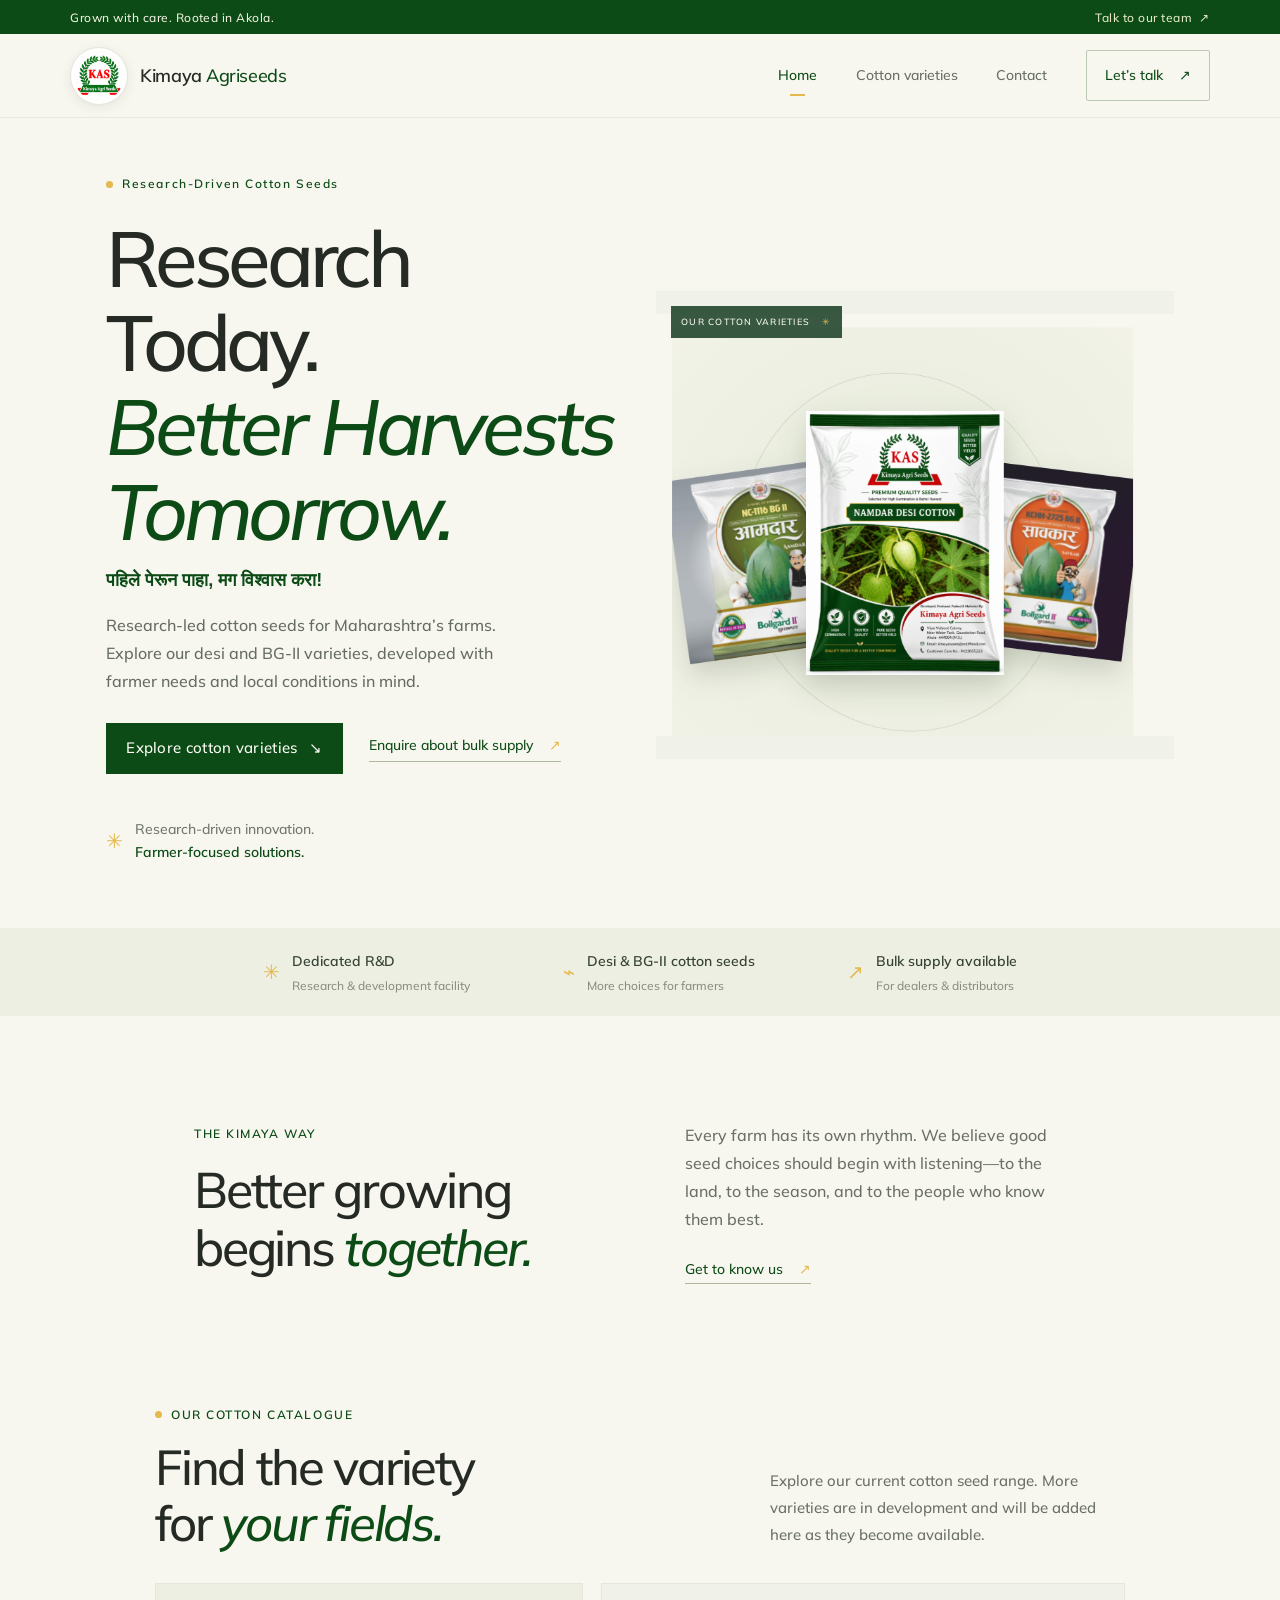
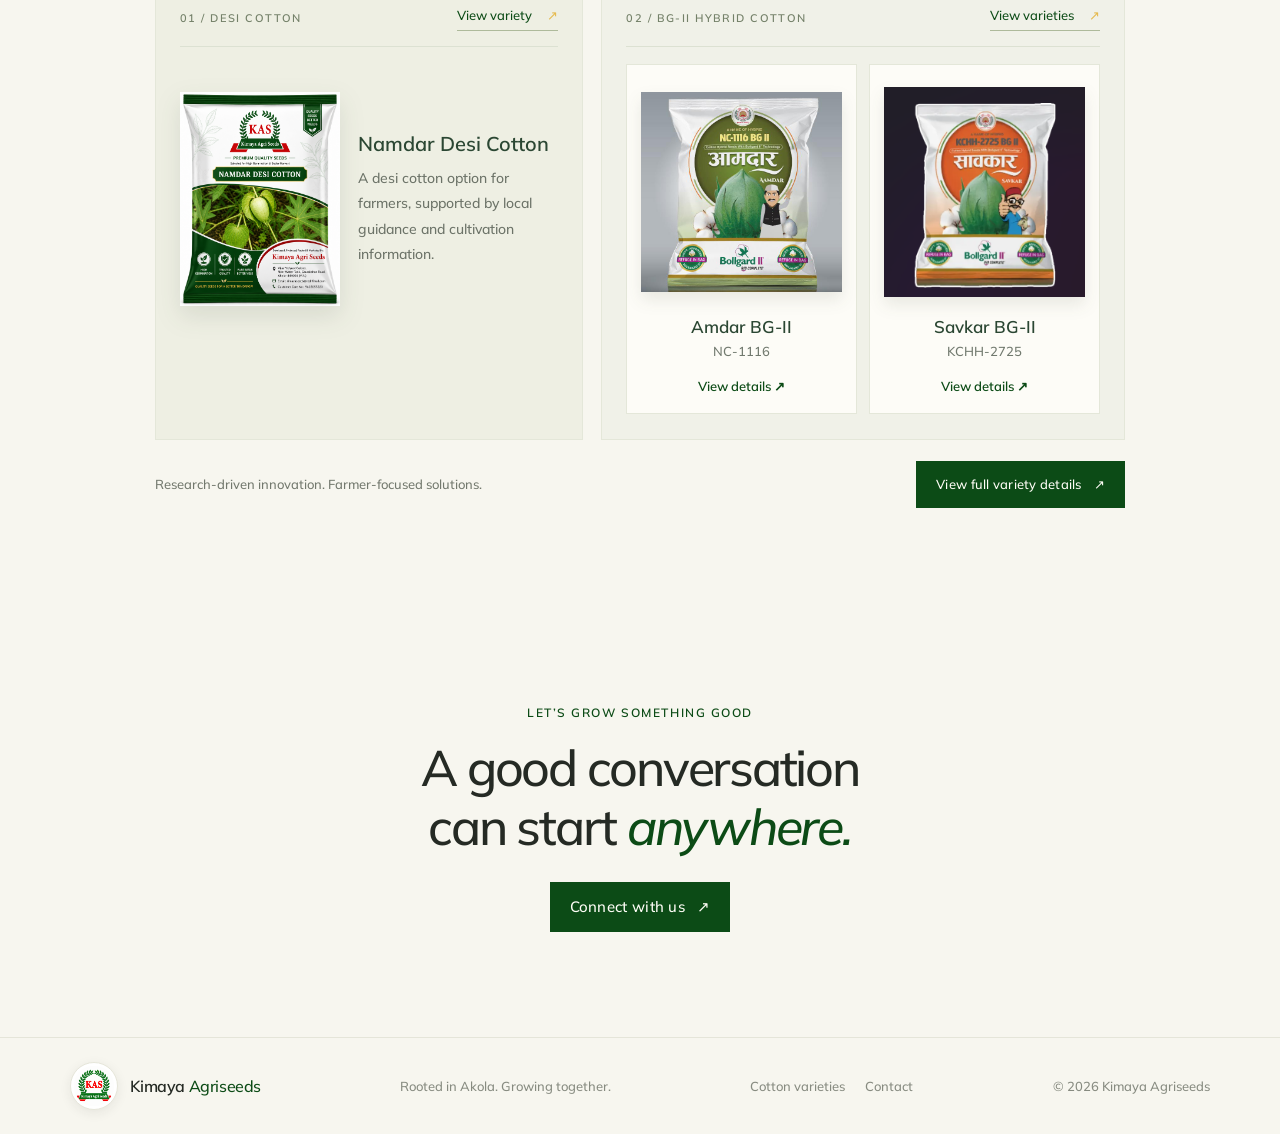
==== index.html @ 0ce2cb68 "Install Vercel Speed Insights Implemented Vercel Speed Insights for vanilla HTML/CSS/JS project  ## " ====
<!doctype html>
<html lang="en">
<head>
  <meta charset="utf-8"><meta name="viewport" content="width=device-width, initial-scale=1">
  <meta name="theme-color" content="#f7f7ef"><meta name="description" content="Kimaya Agriseeds — thoughtful seed solutions, rooted in Akola. Discover our cotton seed varieties and bulk supply enquiries.">
  <title>Kimaya Agriseeds — Rooted in possibility</title><link rel="icon" href="kimaya-emblem.png"><link rel="stylesheet" href="styles.css">
</head>
<body>
<div class="topline"><span>Grown with care. Rooted in Akola.</span><a href="tel:+917498053639">Talk to our team&nbsp; ↗</a></div>
<header class="header"><a class="brand" href="index.html"><img src="kimaya-emblem.png" alt="Kimaya Agri Seeds emblem"><span>Kimaya <b>Agriseeds</b></span></a><button class="menu-toggle" aria-label="Open navigation" aria-expanded="false">☰</button><nav class="nav"><a class="active" href="index.html">Home</a><a href="products.html">Cotton varieties</a><a href="contact.html">Contact</a><a class="nav-cta" href="contact.html">Let’s talk <span>↗</span></a></nav></header>
<main>
<section class="hero"><div class="hero-copy"><p class="eyebrow"><i></i> Research-Driven Cotton Seeds</p><h1>Research Today.<br><em>Better Harvests<br>Tomorrow.</em></h1><p class="marathi-tagline">पहिले पेरून पाहा, मग विश्वास करा!</p><p class="hero-intro">Research-led cotton seeds for Maharashtra’s farms. Explore our desi and BG-II varieties, developed with farmer needs and local conditions in mind.</p><div class="hero-actions"><a class="button button-dark" href="#home-catalogue">Explore cotton varieties <span>↘</span></a><a class="text-link" href="contact.html#bulk-supply">Enquire about bulk supply <span>↗</span></a></div><div class="hero-note"><span class="note-mark">✳</span><span>Research-driven innovation.<br><b>Farmer-focused solutions.</b></span></div></div><div class="hero-field-visual hero-product-visual"><img src="cotton-varieties-hero.png" alt="Kimaya Agriseeds seed packets for Namdar Desi Cotton, Amdar BG-II and Savkar BG-II"><span class="field-visual-tag">OUR COTTON VARIETIES <i>✳</i></span></div></section>
<section class="trust-strip"><div><span class="strip-icon">✳</span><span><b>Dedicated R&amp;D</b><small>Research &amp; development facility</small></span></div><div><span class="strip-icon">⌁</span><span><b>Desi &amp; BG-II cotton seeds</b><small>More choices for farmers</small></span></div><div><span class="strip-icon">↗</span><span><b>Bulk supply available</b><small>For dealers &amp; distributors</small></span></div></section>
<section class="intro section-wrap"><div><p class="eyebrow">THE KIMAYA WAY</p><h2>Better growing<br>begins <em>together.</em></h2></div><div class="intro-copy"><p>Every farm has its own rhythm. We believe good seed choices should begin with listening—to the land, to the season, and to the people who know them best.</p><a class="text-link" href="contact.html">Get to know us <span>↗</span></a></div></section>
<section class="home-catalogue section-wrap" id="home-catalogue"><div class="home-catalogue-heading"><div><p class="eyebrow"><i></i> OUR COTTON CATALOGUE</p><h2>Find the variety<br>for <em>your fields.</em></h2></div><p>Explore our current cotton seed range. More varieties are in development and will be added here as they become available.</p></div><div class="home-catalogue-grid"><article class="home-category-card home-category-desi"><div class="home-category-top"><span class="home-category-kicker">01 / DESI COTTON</span><a class="text-link" href="products.html#namdar-proof">View variety <span>↗</span></a></div><div class="home-category-product"><img src="namdar-desi-cotton-packet.png" alt="Namdar Desi Cotton seed packet"><div><h3>Namdar Desi Cotton</h3><p>A desi cotton option for farmers, supported by local guidance and cultivation information.</p></div></div></article><article class="home-category-card home-category-hybrid"><div class="home-category-top"><span class="home-category-kicker">02 / BG-II HYBRID COTTON</span><a class="text-link" href="products.html#amdar-proof">View varieties <span>↗</span></a></div><div class="home-hybrid-products"><a class="home-hybrid-product" href="products.html#amdar-proof"><img src="amdar-bg2.jpeg" alt="Amdar BG-II NC-1116 seed packet"><h3>Amdar BG-II</h3><span>NC-1116</span><b>View details ↗</b></a><a class="home-hybrid-product" href="products.html#savkar-proof"><img src="savkar-bg2.png" alt="Savkar BG-II KCHH-2725 seed packet"><h3>Savkar BG-II</h3><span>KCHH-2725</span><b>View details ↗</b></a></div></article></div><div class="home-catalogue-foot"><span>Research-driven innovation. Farmer-focused solutions.</span><a class="button button-dark" href="products.html">View full variety details <span>↗</span></a></div></section>
<section class="closing section-wrap"><p class="eyebrow">LET’S GROW SOMETHING GOOD</p><h2>A good conversation<br>can start <em>anywhere.</em></h2><a class="button button-dark" href="contact.html">Connect with us <span>↗</span></a></section>
</main><footer class="footer"><a class="brand footer-brand" href="index.html"><img src="kimaya-emblem.png" alt=""><span>Kimaya <b>Agriseeds</b></span></a><span>Rooted in Akola. Growing together.</span><div><a href="products.html">Cotton varieties</a><a href="contact.html">Contact</a></div><small>© 2026 Kimaya Agriseeds</small></footer><script src="script.js"></script><script>
  window.si = window.si || function () { (window.siq = window.siq || []).push(arguments); };
</script>
<script defer src="/_vercel/speed-insights/script.js"></script></body></html>
---- styles.css ----
@import url('https://fonts.googleapis.com/css2?family=Mulish:wght@400;500;600;700;800&display=swap');
:root{--paper:#F7F6EF;--white:#FDFCF7;--ink:#252A24;--forest:#0C4B16;--moss:#66805E;--lime:#EAF0DF;--rust:#E5B94D;--line:#e5e5d9;--muted:#73796e;--sans:'Mulish',Arial,sans-serif;--serif:var(--sans)}*{box-sizing:border-box}html{scroll-behavior:smooth}body{margin:0;background:var(--paper);color:var(--ink);font-family:var(--sans);-webkit-font-smoothing:antialiased}a{color:inherit;text-decoration:none}.topline{height:34px;padding:0 max(calc((100% - 1160px)/2),5.5%);display:flex;align-items:center;justify-content:space-between;background:var(--forest);color:#f0f1df;font-size:10px;letter-spacing:.08em}.topline a{color:#e4e9c2}.header{height:84px;padding:0 max(calc((100% - 1160px)/2),5.5%);display:flex;align-items:center;justify-content:space-between;border-bottom:1px solid #e9e9df;background:var(--paper);position:relative;z-index:5}.brand{display:inline-flex;align-items:center;gap:10px;font-family:var(--sans);font-size:17px;letter-spacing:-.04em}.brand img{width:47px;height:47px;object-fit:contain;border-radius:50%;mix-blend-mode:multiply}.brand b{font-weight:500;color:var(--forest)}.nav{display:flex;align-items:center;gap:39px;font-size:12px}.nav>a:not(.nav-cta){color:#676e64;transition:color .2s}.nav>a:hover,.nav .active{color:var(--forest)!important}.nav .active:after{content:"";height:2px;width:15px;background:var(--rust);display:block;margin:6px auto -8px}.nav-cta{padding:12px 18px;border:1px solid #bcc8b4;border-radius:2px;color:var(--forest);font-size:11px}.nav-cta span,.button span,.text-link span{margin-left:12px}.menu-toggle{display:none;background:none;border:0;font-size:23px;color:var(--forest)}.hero{min-height:570px;display:grid;grid-template-columns:1fr 1fr;gap:3%;padding:57px max(calc((100% - 1080px)/2),8.3%) 52px;align-items:center;overflow:hidden}.hero-copy{padding-bottom:12px}.eyebrow{font-size:9px;letter-spacing:.17em;font-weight:600;color:var(--forest);margin:0 0 23px;display:flex;align-items:center;gap:9px}.eyebrow i{width:7px;height:7px;background:var(--rust);display:inline-block;border-radius:50%}h1,h2,p{margin-top:0}.hero h1,.page-hero h1,.contact-hero h1{font:500 clamp(53px,6.3vw,78px)/1.08 var(--serif);letter-spacing:-.055em;margin:0 0 23px}.hero h1 em,.page-hero h1 em,.contact-hero h1 em,.intro h2 em,.product-copy h2 em,.closing h2 em,.feature-copy h2 em,.next-season h2 em{font-weight:500;color:var(--forest)}.hero-intro{color:#656c61;max-width:410px;font-size:13px;line-height:1.9;margin:0 0 28px}.hero-actions{display:flex;align-items:center;gap:26px}.button{display:inline-flex;align-items:center;justify-content:center;padding:15px 20px;font-size:11px;letter-spacing:.02em;transition:transform .2s,background .2s}.button:hover{transform:translateY(-2px)}.button-dark{background:var(--forest);color:#fffef7}.button-dark:hover{background:#163c28}.text-link{font-size:11px;color:var(--forest);padding-bottom:5px;border-bottom:1px solid #aeba9b}.text-link span{color:var(--rust)}.hero-note{display:flex;gap:12px;align-items:center;margin-top:44px;color:#72776e;font-size:10px;line-height:1.7}.hero-note b{color:var(--forest);font-weight:600}.note-mark{font-size:20px;color:var(--rust)}.hero-art{height:468px;position:relative;background:radial-gradient(ellipse at 52% 54%,#e4e7cf,#edf0e2 47%,#f3f3e8 75%);overflow:hidden}.hero-art:before{content:"";position:absolute;bottom:-70px;left:-16%;height:155px;width:132%;border-radius:50% 50% 0 0;background:#c9d0ad;transform:rotate(-4deg)}.hero-art:after{content:"";position:absolute;bottom:5px;left:-8%;height:100px;width:120%;border-radius:50% 50% 0 0;background:#dce1c7;transform:rotate(3deg)}.art-sun{position:absolute;top:40px;right:59px;width:91px;height:91px;background:#E5B94D;border-radius:50%;opacity:.7}.plant{position:absolute;bottom:-9px;left:50%;transform:translateX(-50%);height:93%;width:auto;z-index:2}.art-label{position:absolute;top:28px;left:31px;font-size:8px;letter-spacing:.15em;color:#777d64;line-height:1.8;z-index:2}.art-label b{font-size:11px;color:var(--forest);letter-spacing:.22em}.art-caption{position:absolute;right:22px;bottom:27px;font-family:var(--sans);font-size:12px;font-style:italic;color:#506b48;display:flex;align-items:center;gap:8px;z-index:3}.caption-line{width:24px;height:1px;background:var(--rust)}.trust-strip{height:88px;background:#eeefe3;display:flex;justify-content:center;align-items:center;gap:8%;padding:0 5%}.trust-strip>div{display:flex;align-items:center;gap:12px}.strip-icon{font-size:20px;color:var(--rust)}.trust-strip b,.trust-strip small{display:block}.trust-strip b{font-size:10px;font-weight:600;color:#364436}.trust-strip small{font-size:9px;color:#8a8e81;margin-top:4px}.section-wrap{max-width:1020px;margin:0 auto}.intro{display:grid;grid-template-columns:1fr 1fr;align-items:center;padding:105px 5% 112px}.intro .eyebrow{margin-bottom:18px}.intro h2,.closing h2{font:500 clamp(35px,4.2vw,50px)/1.17 var(--serif);letter-spacing:-.045em;margin:0}.intro-copy{padding-left:45px}.intro-copy p{max-width:385px;color:#6a7065;font-size:12px;line-height:1.95;margin:0 0 21px}.product-teaser{display:grid;grid-template-columns:1fr 1fr;min-height:388px;background:#e9ecdd}.seed-visual{background:radial-gradient(ellipse at 49% 52%,#e6ebd4,#dce3ce 60%,#d5ddc7);min-height:388px;display:grid;place-items:center;position:relative;overflow:hidden}.seed-visual:before,.seed-visual:after{content:"";position:absolute;width:175%;height:160px;border:1px solid rgba(64,91,58,.11);border-radius:50%;transform:rotate(-28deg)}.seed-visual:after{transform:rotate(28deg)}.seed-ring{width:207px;height:207px;border:1px solid rgba(48,80,48,.27);border-radius:50%;display:grid;place-items:center;position:relative}.seed-ring:before,.seed-ring:after{content:"";position:absolute;border:1px solid rgba(48,80,48,.17);border-radius:50%;width:250px;height:250px}.seed-ring:after{width:292px;height:292px}.seed-shape{width:62px;height:98px;border-radius:75% 12% 75% 25%;background:linear-gradient(145deg,#a28d5a,#d5c794 48%,#718358);transform:rotate(42deg);box-shadow:14px 16px 28px #44533030}.visual-note{position:absolute;bottom:25px;left:30px;font-size:8px;letter-spacing:.13em;line-height:1.8;color:#68775a}.product-copy{align-self:center;padding:55px 14% 50px}.product-copy .eyebrow{margin-bottom:18px}.product-copy h2,.feature-copy h2,.next-season h2{font:500 clamp(35px,4vw,48px)/1.19 var(--serif);letter-spacing:-.045em;margin:0 0 16px}.product-copy>p:not(.eyebrow):not(.coming-tag),.feature-copy>p:not(.eyebrow){max-width:360px;color:#6d7469;font-size:11px;line-height:1.95;margin:0 0 23px}.button-light{background:#fffef7;color:var(--forest)}.coming-tag{font-size:8px;letter-spacing:.12em;color:#77826c;margin:23px 0 0}.coming-tag span{margin-left:5px;color:var(--rust)}.closing{text-align:center;padding:92px 20px 105px}.closing .eyebrow{justify-content:center;margin-bottom:17px}.closing h2{margin-bottom:26px}.footer{min-height:97px;padding:20px max(calc((100% - 1160px)/2),5.5%);border-top:1px solid var(--line);display:flex;align-items:center;justify-content:space-between;gap:20px}.footer-brand{font-size:14px}.footer-brand img{width:37px;height:37px}.footer>span,.footer small,.footer>div{font-size:9px;color:#878b80}.footer>div{display:flex;gap:20px}.footer>div a:hover{color:var(--forest)}.page-hero{text-align:center;padding:78px 20px 65px;background:#eff0e5}.page-hero .eyebrow{justify-content:center}.page-hero h1{font-size:clamp(48px,6vw,70px);margin-bottom:19px}.page-hero>p:last-child{color:#6f766a;font-size:12px;line-height:1.8;max-width:450px;margin:0 auto}.product-feature{max-width:990px;margin:0 auto;padding:78px 25px 85px;display:grid;grid-template-columns:1fr 1fr;gap:9%;align-items:center}.feature-visual{min-height:375px}.feature-copy{padding:15px 0}.product-index{display:block;color:#B38B2E;letter-spacing:.14em;font-size:8px;margin-bottom:18px}.feature-copy .feature-points{display:flex;flex-direction:column;gap:10px;margin-bottom:25px;color:#58634f;font-size:10px}.feature-points i{color:var(--rust);font-style:normal;margin-right:9px}.next-season{background:#eeefe3;padding:58px max(calc((100% - 920px)/2),8%);display:grid;grid-template-columns:50px 1fr auto;align-items:center;gap:25px}.next-icon{width:40px;height:40px;border-radius:50%;display:grid;place-items:center;background:#dce4ce;color:var(--rust);font-size:20px}.next-season .eyebrow{margin-bottom:10px}.next-season h2{font-size:34px;margin-bottom:12px}.next-season>div>p:last-child{color:#73796e;font-size:11px;line-height:1.8;margin:0;max-width:380px}.next-season>.text-link{align-self:end;margin-bottom:8px}.contact-hero{padding:78px max(calc((100% - 1030px)/2),8%) 70px;display:grid;grid-template-columns:1fr .8fr;align-items:center;min-height:350px;background:#eff0e5}.contact-hero h1{font-size:clamp(56px,6vw,75px);margin-bottom:18px}.contact-hero>div:first-child>p:last-child{max-width:370px;color:#6f766a;font-size:12px;line-height:1.9;margin:0}.contact-orbit{height:230px;position:relative;display:grid;place-items:center}.orbit{position:absolute;border:1px solid #cbd2b8;border-radius:50%;transform:rotate(-25deg)}.orbit-one{height:172px;width:270px}.orbit-two{height:220px;width:325px;transform:rotate(35deg);border-color:#d4dac4}.orbit-center{width:92px;height:92px;border-radius:50%;background:var(--forest);color:#e2e8cc;display:flex;flex-direction:column;align-items:center;justify-content:center;font-size:24px;box-shadow:0 9px 25px #263b2428}.orbit-center span{font-family:var(--sans);font-size:7px;letter-spacing:.17em;line-height:1.8;text-align:center;margin-top:5px}.contact-grid{max-width:1000px;margin:0 auto;padding:70px 25px 80px;display:grid;grid-template-columns:1fr .86fr;gap:9%;align-items:start}.contact-details>.eyebrow{margin-bottom:13px}.contact-card,.address-card{display:flex;gap:15px;align-items:center;padding:21px 0;border-bottom:1px solid var(--line)}.contact-icon{flex:none;width:37px;height:37px;background:#e9edde;color:var(--forest);display:grid;place-items:center;border-radius:50%;font-size:16px}.contact-card>span:nth-child(2),.address-card>span:nth-child(2){display:flex;flex-direction:column;gap:6px;min-width:0}.contact-card small,.address-card small{color:#909384;letter-spacing:.14em;font-size:8px}.contact-card b,.address-card b{font-size:12px;font-weight:500;overflow-wrap:anywhere}.contact-card .card-arrow{margin-left:auto;color:var(--rust)}.address-text{font-size:10px;line-height:1.7;color:#767d72}.visit-card{padding:20px;background:#eeefe5}.visit-top{display:flex;justify-content:space-between;align-items:center}.visit-top .eyebrow{font-size:8px;margin:0}.map-pin{font-size:19px;color:var(--rust)}.map-graphic{height:195px;background:#e4e9d8;position:relative;overflow:hidden;margin-top:14px}.map-grid{position:absolute;inset:0;background-image:linear-gradient(28deg,transparent 48%,#cbd5bd 49%,#cbd5bd 50%,transparent 51%),linear-gradient(130deg,transparent 45%,#cbd5bd 46%,#cbd5bd 47%,transparent 48%),linear-gradient(90deg,transparent 48%,#d5ddca 49%,#d5ddca 50%,transparent 51%);background-size:94px 78px,107px 95px,51px 100%}.map-road{position:absolute;height:8px;background:#f8f7ed;border:1px solid #d5dacb;transform-origin:left center;border-radius:10px}.road-a{width:130%;top:25%;left:-14%;transform:rotate(24deg)}.road-b{width:122%;top:84%;left:-6%;transform:rotate(-24deg)}.road-c{width:100%;top:59%;left:20%;transform:rotate(-73deg);height:6px}.map-pulse{position:absolute;top:43%;left:54%;width:28px;height:28px;border-radius:50%;background:#E5B94D33;display:grid;place-items:center}.map-pulse i{width:11px;height:11px;background:var(--rust);border:2px solid white;border-radius:50%;box-shadow:0 2px 5px #3333}.map-label{position:absolute;top:32%;left:59%;background:#fffef7;padding:5px 7px;font-size:7px;letter-spacing:.12em;color:var(--forest);box-shadow:0 2px 8px #29302012}.map-town{position:absolute;bottom:16px;left:17px;font-size:8px;letter-spacing:.19em;color:#77856d}.visit-card>p{font-size:9px;color:#73796e;line-height:1.7;margin:15px 0 12px}.visit-card>.text-link{font-size:10px}.contact-bottom{border-top:1px solid var(--line);padding:30px max(calc((100% - 950px)/2),7%);display:flex;align-items:center;gap:17px}.contact-bottom>span{color:var(--rust);font-size:20px}.contact-bottom p{font:500 21px var(--serif);margin:0;flex:1}.contact-bottom p em{color:var(--forest)}.contact-bottom .text-link{white-space:nowrap;font-size:10px}
@media(min-width:1400px){.hero{padding-top:68px;padding-bottom:66px}.hero-art{height:505px}}
@media(max-width:760px){.topline{height:31px;padding:0 5%;font-size:8px}.header{height:70px;padding:0 5%}.brand{font-size:15px}.brand img{width:39px;height:39px}.menu-toggle{display:block;cursor:pointer}.nav{display:none;position:absolute;top:69px;left:0;right:0;padding:18px 6% 23px;background:var(--paper);border-bottom:1px solid var(--line);flex-direction:column;align-items:flex-start;gap:22px}.nav.open{display:flex}.nav .active:after{display:none}.nav-cta{margin-top:0}.hero{grid-template-columns:1fr;padding:48px 7% 38px;gap:34px}.hero h1{font-size:clamp(54px,12vw,70px)}.hero-art{height:min(440px,105vw);grid-row:2}.hero-note{margin-top:30px}.trust-strip{height:auto;padding:22px 7%;display:grid;grid-template-columns:1fr;gap:17px;justify-content:stretch}.trust-strip>div{gap:14px}.trust-strip b{font-size:10px}.intro{grid-template-columns:1fr;gap:24px;padding:70px 8%}.intro-copy{padding-left:0}.product-teaser{grid-template-columns:1fr}.seed-visual{min-height:320px}.product-copy{padding:45px 8%}.closing{padding:68px 7% 76px}.footer{padding:20px 6%;display:grid;grid-template-columns:1fr 1fr;gap:14px}.footer>span{display:none}.footer>div{justify-content:flex-end;gap:13px}.footer small{grid-column:1/-1}.page-hero{padding:62px 8% 52px}.page-hero h1{font-size:clamp(47px,11vw,62px)}.product-feature{grid-template-columns:1fr;gap:35px;padding:45px 7% 55px}.feature-visual{min-height:300px}.feature-copy{padding:0}.next-season{padding:42px 7%;grid-template-columns:40px 1fr;gap:17px}.next-season>.text-link{grid-column:2;justify-self:start;margin-top:3px}.contact-hero{padding:60px 8% 45px;grid-template-columns:1fr;gap:5px}.contact-orbit{height:195px}.contact-grid{grid-template-columns:1fr;gap:35px;padding:44px 7% 55px}.contact-bottom{padding:25px 7%;gap:10px;flex-wrap:wrap}.contact-bottom p{font-size:17px}.contact-bottom .text-link{margin-left:36px}}
@media(max-width:380px){.hero-actions{gap:15px}.button{padding:14px 15px}.hero-art{height:350px}.contact-bottom{align-items:flex-start}.contact-bottom p{flex-basis:75%}.contact-bottom .text-link{margin-left:35px}}
.product-gallery{padding:78px max(calc((100% - 990px)/2),6.5%) 74px;background:#f1f1e8}.gallery-heading{display:flex;align-items:end;justify-content:space-between;gap:30px;margin-bottom:28px}.gallery-heading .eyebrow{margin-bottom:14px}.gallery-heading h2{font:500 clamp(34px,4vw,45px)/1.16 var(--serif);letter-spacing:-.045em;margin:0}.gallery-heading h2 em{color:var(--forest);font-weight:500}.gallery-heading>p{font-size:11px;line-height:1.85;color:#72786c;max-width:320px;margin:0 0 4px}.gallery-grid{display:grid;grid-template-columns:1.3fr 1fr 1fr;gap:14px}.gallery-card{margin:0;min-width:0;background:#FDFCF7;box-shadow:0 4px 18px #27372308;transition:transform .25s,box-shadow .25s}.gallery-card:hover{transform:translateY(-4px);box-shadow:0 12px 28px #27372312}.gallery-art{height:clamp(155px,21vw,235px);overflow:hidden;background:#e4e9d8}.gallery-card-large .gallery-art{height:clamp(190px,25vw,278px)}.gallery-art img{display:block;width:100%;height:100%;object-fit:cover;transition:transform .5s}.gallery-card:hover .gallery-art img{transform:scale(1.035)}.gallery-card figcaption{min-height:69px;padding:13px 14px;display:flex;align-items:center;gap:11px}.gallery-card figcaption>span{font:500 17px var(--serif);color:#bc7252}.gallery-card figcaption b,.gallery-card figcaption small{display:block}.gallery-card figcaption b{font:500 14px var(--serif);color:#314430}.gallery-card figcaption small{font-size:9px;color:#858a7c;margin-top:4px}.gallery-note{display:flex;align-items:center;gap:8px;margin:18px 0 0;font-size:9px;line-height:1.65;color:#85897d}.gallery-note span{color:var(--rust);font-size:14px}
@media(max-width:760px){.product-gallery{padding:55px 7% 52px}.gallery-heading{display:block;margin-bottom:21px}.gallery-heading>p{margin-top:15px;max-width:460px}.gallery-grid{grid-template-columns:1fr 1fr;gap:11px}.gallery-card-large{grid-column:1/-1}.gallery-card-large .gallery-art{height:clamp(190px,52vw,290px)}.gallery-art{height:clamp(145px,37vw,210px)}.gallery-card figcaption{padding:11px 10px;gap:8px;min-height:63px}.gallery-card figcaption b{font-size:12px}.gallery-card figcaption small{font-size:8px}.gallery-note{align-items:flex-start}}
@media(max-width:420px){.gallery-grid{grid-template-columns:1fr}.gallery-card-large{grid-column:auto}.gallery-art,.gallery-card-large .gallery-art{height:clamp(185px,62vw,245px)}.gallery-card figcaption b{font-size:14px}.gallery-card figcaption small{font-size:9px}.gallery-card figcaption{padding:13px 14px}}
.feature-visual.has-photo{display:block;position:relative;width:100%;height:auto;min-height:0;aspect-ratio:4/5;background:#e2e8da;box-shadow:0 16px 40px #263b2412}.feature-visual.has-photo:before,.feature-visual.has-photo:after{display:none}.feature-visual.has-photo .product-photo{display:block;width:100%;height:100%;object-fit:contain;object-position:center}.feature-copy h2{font-size:clamp(38px,4.3vw,51px)}
.product-marathi{font-family:'Noto Sans Devanagari','Nirmala UI','Mangal',sans-serif;color:var(--forest);font-size:13px;line-height:1.9}.product-marathi-heading{font-size:14px;font-weight:600;margin:-3px 0 17px}.feature-copy .product-marathi:not(.product-marathi-heading){margin-top:-9px}.home-product-photo{background:#e6eadb}.home-product-photo:before,.home-product-photo:after{display:none}.home-product-photo img{position:absolute;inset:0;width:100%;height:100%;padding:16px;object-fit:contain;z-index:1}
.marathi-tagline{font-family:'Noto Sans Devanagari','Nirmala UI','Mangal',sans-serif;color:var(--forest);font-weight:600;font-size:17px;margin:-11px 0 15px}.hero-product-stack{height:500px;min-height:0;background:radial-gradient(ellipse at 50% 50%,#e5ead9 0,#edf0e2 60%,#f3f3e8 100%)}.hero-product-stack:before,.hero-product-stack:after{display:none}.hero-stack-glow{position:absolute;left:15%;right:15%;top:10%;bottom:8%;border:1px solid #b9c4ad88;border-radius:50%;transform:rotate(-14deg)}.hero-pack{position:absolute;margin:0;filter:drop-shadow(0 15px 15px #2936232e)}.hero-pack img{display:block;width:100%;height:100%;object-fit:contain}.pack-amdar{z-index:1;left:1%;top:17%;width:40%;height:72%;transform:rotate(-8deg)}.pack-savkar{z-index:1;right:0;top:17%;width:38%;height:72%;transform:rotate(7deg)}.pack-namdar{z-index:2;left:29%;top:5%;width:43%;height:88%}.hero-caption{position:absolute;z-index:3;bottom:20px;left:50%;transform:translateX(-50%);font-size:8px;letter-spacing:.15em;color:#59704e;white-space:nowrap}.hero-caption span{color:var(--rust);margin-left:7px}.hybrid-range{max-width:990px;margin:0 auto;padding:67px 25px 65px;display:grid;grid-template-columns:.75fr 1.25fr;gap:7%;align-items:center}.range-heading .eyebrow{margin-bottom:14px}.range-heading h2,.bulk-banner h2,.bulk-contact h2{font:500 clamp(32px,3.8vw,43px)/1.18 var(--serif);letter-spacing:-.04em;margin:0 0 12px}.range-heading h2 em,.bulk-banner h2 em,.bulk-contact h2 em{color:var(--forest);font-weight:500}.range-heading>p:last-child,.bulk-banner>div>p:last-child,.bulk-contact>div>p:last-child{font-size:11px;line-height:1.85;color:#73796e;max-width:360px;margin:0}.hybrid-grid{display:grid;grid-template-columns:1fr 1fr;gap:15px}.hybrid-card{background:#FDFCF7;box-shadow:0 5px 20px #263b2410;min-width:0}.hybrid-image{height:235px;background:#e9ecdd;display:grid;place-items:center;padding:13px}.hybrid-image img{display:block;height:100%;width:100%;object-fit:contain}.hybrid-info{padding:17px 17px 19px}.hybrid-info>span{font-size:8px;letter-spacing:.13em;color:#B38B2E}.hybrid-info h3{font:500 23px var(--serif);margin:8px 0 13px;color:#30442e}.hybrid-info .text-link{font-size:10px}.bulk-banner{background:#eeefe3;padding:46px max(calc((100% - 940px)/2),8%);display:flex;align-items:center;justify-content:space-between;gap:28px}.bulk-banner .eyebrow{margin-bottom:12px}.bulk-banner h2{font-size:35px;margin-bottom:10px}.bulk-banner .button{white-space:nowrap}.bulk-contact{scroll-margin-top:25px;background:#eeefe3;padding:48px max(calc((100% - 940px)/2),8%);display:flex;align-items:center;justify-content:space-between;gap:28px}.bulk-contact .eyebrow{margin-bottom:12px}.bulk-contact h2{font-size:35px;margin-bottom:10px}.bulk-contact .button{white-space:nowrap}
@media(max-width:760px){.hero{min-height:0}.hero-copy{max-width:600px}.hero h1{font-size:clamp(46px,10.3vw,66px);line-height:1.07}.marathi-tagline{font-size:15px}.hero-product-stack{height:min(445px,105vw);min-height:320px}.pack-amdar{left:0;width:43%;height:70%;top:15%}.pack-savkar{right:0;width:41%;height:70%;top:15%}.pack-namdar{left:29%;width:43%;height:87%;top:4%}.hybrid-range{grid-template-columns:1fr;gap:25px;padding:47px 7%}.hybrid-grid{gap:11px}.hybrid-image{height:clamp(160px,46vw,235px)}.hybrid-info{padding:14px 12px}.hybrid-info h3{font-size:21px}.bulk-banner,.bulk-contact{padding:40px 7%;align-items:flex-start;flex-direction:column;gap:20px}.bulk-banner h2,.bulk-contact h2{font-size:32px}}
@media(max-width:420px){.hero-product-stack{height:370px;min-height:0}.hero-pack{filter:drop-shadow(0 9px 10px #29362324)}.pack-amdar{left:-3%;width:45%}.pack-savkar{right:-3%;width:44%}.pack-namdar{left:28%;width:46%}.hybrid-grid{grid-template-columns:1fr}.hybrid-image{height:225px}.hybrid-info h3{font-size:23px}}
/* Readable everyday type sizes across desktop and mobile. */
body{font-size:16px;line-height:1.65}
.topline{font-size:12px}
.nav{font-size:14px}
.nav-cta{font-size:13px}
.button{font-size:14px}
.text-link{font-size:13px}
.eyebrow{font-size:11px}
.hero-intro,.intro-copy p{font-size:15px}
.hero-note{font-size:13px}
.trust-strip b{font-size:13px}
.trust-strip small{font-size:12px}
.product-copy>p:not(.eyebrow):not(.coming-tag),.feature-copy>p:not(.eyebrow){font-size:14px}
.coming-tag{font-size:10px}
.footer>span,.footer small,.footer>div{font-size:12px}
.page-hero>p:last-child{font-size:15px}
.product-index{font-size:10px}
.gallery-heading>p,.range-heading>p:last-child,.bulk-banner>div>p:last-child,.bulk-contact>div>p:last-child{font-size:14px}
.gallery-card figcaption b{font-size:16px}
.gallery-card figcaption small{font-size:12px}
.gallery-note{font-size:12px}
.hybrid-info>span{font-size:10px}
.hybrid-info .text-link{font-size:13px}
.contact-hero>div:first-child>p:last-child{font-size:15px}
.contact-card small,.address-card small{font-size:10px}
.contact-card b,.address-card b{font-size:15px}
.address-text{font-size:13px}
.visit-top .eyebrow{font-size:10px}
.map-label{font-size:9px}
.map-town{font-size:10px}
.visit-card>p{font-size:12px}
.visit-card>.text-link{font-size:13px}
.contact-bottom .text-link{font-size:13px}
@media(max-width:760px){.hero-actions{flex-wrap:wrap;gap:14px 22px}.topline{font-size:10px}.footer>div{font-size:11px}}
.variety-proof{background:#f0f1e7;padding:72px max(calc((100% - 990px)/2),6.5%)}.proof-intro{display:grid;grid-template-columns:1fr 1fr;column-gap:35px;align-items:end;margin-bottom:27px}.proof-intro .eyebrow{grid-column:1/-1;margin-bottom:12px}.proof-intro h2{font:500 clamp(34px,4vw,44px)/1.15 var(--serif);letter-spacing:-.04em;margin:0}.proof-intro h2 em{font-weight:500;color:var(--forest)}.proof-intro>p:last-child{font-size:14px;line-height:1.8;color:#73796e;max-width:375px;margin:0}.proof-groups{display:grid;gap:13px}.proof-group{display:grid;grid-template-columns:.75fr 1.25fr;gap:23px;align-items:center;padding:20px;background:#FDFCF7;border:1px solid #e6e8db}.proof-group-heading{display:flex;align-items:center;gap:13px}.proof-number{font:500 22px var(--serif);color:#E5B94D}.proof-group-heading h3{font:500 20px var(--serif);color:#30442e;margin:0 0 4px}.proof-group-heading p{font-size:12px;color:#818779;margin:0}.proof-slots{display:grid;grid-template-columns:1fr 1fr;gap:11px}.proof-slot{margin:0;min-width:0;border:1px solid #e7e8df;background:#fff}.proof-art{height:123px;position:relative;overflow:hidden;background:radial-gradient(ellipse at 50% 100%,#d5dec8 0,#e6eadc 52%,#eef0e6 100%);display:flex;flex-direction:column;align-items:center;justify-content:center;color:#718263}.proof-art:before,.proof-art:after{content:"";position:absolute;width:135%;height:70px;border:1px solid #87977530;border-radius:50%;transform:rotate(-17deg);bottom:-36px}.proof-art:after{transform:rotate(17deg);bottom:-47px}.proof-art-alt{background:radial-gradient(ellipse at 50% 100%,#dedac2 0,#e8e8d7 54%,#f0efe5 100%)}.proof-art>span{position:absolute;top:10px;left:11px;font-size:9px;letter-spacing:.14em;color:#64755a}.proof-icon{font-size:27px;line-height:1;color:#7d926c;z-index:1}.proof-art small{z-index:1;font-size:11px;margin-top:6px;color:#526747}.proof-slot figcaption{padding:9px 11px}.proof-slot figcaption b,.proof-slot figcaption small{display:block}.proof-slot figcaption b{font-size:13px;color:#354733}.proof-slot figcaption small{font-size:11px;color:#85897c;margin-top:3px}.proof-note{font-size:12px;color:#787e72;margin:18px 0 0;line-height:1.7}
@media(max-width:760px){.variety-proof{padding:52px 7%}.proof-intro{grid-template-columns:1fr;gap:12px}.proof-intro .eyebrow{grid-column:auto}.proof-group{grid-template-columns:1fr;gap:14px;padding:16px}.proof-slots{gap:9px}.proof-art{height:112px}}
@media(max-width:420px){.proof-slots{grid-template-columns:1fr}.proof-art{height:145px}.proof-group-heading h3{font-size:19px}}
.three-photo-slots{grid-template-columns:repeat(3,minmax(0,1fr))}.proof-photo-art{padding:7px;text-decoration:none}.proof-photo-art:before,.proof-photo-art:after{display:none}.proof-photo-art img{display:block;width:100%;height:100%;object-fit:contain}.proof-photo-art{background:#e9ede3}
@media(max-width:760px){#namdar-proof .proof-slots,#amdar-proof .proof-slots,#savkar-proof .proof-slots{grid-template-columns:repeat(2,minmax(0,1fr))}}
@media(max-width:420px){#namdar-proof .proof-slots,#amdar-proof .proof-slots,#savkar-proof .proof-slots{grid-template-columns:1fr}}
.hero-pack{animation:packet-drift 5.6s ease-in-out infinite}.pack-amdar{animation-delay:-1.9s}.pack-savkar{animation-delay:-3.8s}.pack-namdar{animation-delay:-.5s}@keyframes packet-drift{0%,100%{translate:0 0}50%{translate:0 -8px}}.orbit-one{animation:orbit-breathe 8s ease-in-out infinite alternate}.orbit-two{animation:orbit-breathe 9s ease-in-out infinite alternate-reverse}@keyframes orbit-breathe{from{scale:1}to{scale:1.045}}.proof-photo-art img{transition:transform .35s ease}.proof-photo-art:hover img{transform:scale(1.035)}.motion-ready .reveal{opacity:0;translate:0 18px;transition:opacity .65s ease,translate .65s cubic-bezier(.2,.7,.2,1);transition-delay:var(--reveal-delay,0ms)}.motion-ready .reveal.is-visible{opacity:1;translate:0 0}
@media(prefers-reduced-motion:reduce){html{scroll-behavior:auto}*,*::before,*::after{animation-duration:.01ms!important;animation-iteration-count:1!important;transition-duration:.01ms!important;scroll-behavior:auto!important}.motion-ready .reveal{opacity:1;translate:none}}
.contact-hero-actions{display:flex;align-items:center;flex-wrap:wrap;gap:18px 23px;margin-top:25px}.contact-hero-actions .button{min-height:48px}.contact-card{margin:0 -12px;padding:20px 12px;border-radius:3px;transition:background .2s ease,box-shadow .2s ease,transform .2s ease}.contact-card:hover{background:#FDFCF7;box-shadow:0 7px 20px #263b240b;transform:translateX(3px)}.contact-card:hover .card-arrow{transform:translate(2px,-2px)}.contact-card .card-arrow{transition:transform .2s ease}.contact-card:focus-visible,.contact-hero-actions a:focus-visible,.visit-card a:focus-visible,.bulk-contact a:focus-visible,.bulk-banner a:focus-visible{outline:3px solid #bc7252;outline-offset:4px}.visit-card{box-shadow:0 8px 28px #263b2408}.contact-icon{transition:transform .22s ease,background .22s ease}.contact-card:hover .contact-icon{transform:scale(1.06);background:#dce5ce}
@media(max-width:760px){.contact-hero-actions{gap:14px 18px;margin-top:21px}.contact-hero-actions .button{min-height:46px}.contact-card{margin:0 -8px;padding-inline:8px}}
.contact-form-section{max-width:1000px;margin:0 auto;padding:58px 28px 64px;display:grid;grid-template-columns:.78fr 1.22fr;gap:8%;align-items:start;background:#FDFCF7}.form-intro .eyebrow{margin-bottom:15px}.form-intro h2{font:500 clamp(34px,4vw,46px)/1.15 var(--serif);letter-spacing:-.04em;margin:0 0 14px}.form-intro h2 em{color:var(--forest);font-weight:500}.form-intro>p:not(.eyebrow){font-size:14px;line-height:1.8;color:#73796e;margin:0;max-width:330px}.form-direct{display:flex;flex-direction:column;gap:7px;margin-top:23px}.form-direct span{font-size:11px;color:#898d81}.form-direct a{font-size:13px;color:var(--forest);width:fit-content;border-bottom:1px solid #b9c8af;padding-bottom:3px}.form-direct a b{color:var(--rust);margin-left:8px}.contact-form{display:grid;gap:15px}.form-row{display:grid;grid-template-columns:1fr 1fr;gap:14px}.contact-form label{display:flex;flex-direction:column;gap:7px;font-size:13px;font-weight:600;color:#394a37}.contact-form label>span{font-size:11px;font-weight:400;color:#858a7e}.contact-form input,.contact-form select,.contact-form textarea{width:100%;border:1px solid #dfe3d7;border-radius:2px;background:#fcfcf8;padding:12px 13px;font:400 15px/1.5 var(--sans);color:var(--ink);transition:border-color .2s,box-shadow .2s}.contact-form input,.contact-form select{min-height:48px}.contact-form textarea{min-height:130px;resize:vertical}.contact-form input::placeholder,.contact-form textarea::placeholder{color:#a0a395}.contact-form input:focus,.contact-form select:focus,.contact-form textarea:focus{outline:none;border-color:#6c8963;box-shadow:0 0 0 3px #6c896320}.form-submit-row{display:flex;align-items:center;flex-wrap:wrap;gap:13px 17px}.form-submit-row button{border:0;cursor:pointer;min-height:48px}.form-note{font-size:12px;line-height:1.5;color:#777e71;margin:0;max-width:290px}
@media(max-width:760px){.contact-form-section{margin:0 7%;padding:35px 0 42px;grid-template-columns:1fr;gap:26px}.form-intro>p:not(.eyebrow){max-width:480px}.form-direct{margin-top:15px}}
@media(max-width:480px){.form-row{grid-template-columns:1fr;gap:15px}.contact-form input,.contact-form select,.contact-form textarea{font-size:16px}.form-submit-row{align-items:flex-start;flex-direction:column}}
.hp-field{position:absolute!important;left:-10000px!important;top:auto!important;width:1px!important;height:1px!important;overflow:hidden!important}.form-status{padding:13px 15px;border:1px solid #cdddc3;background:#f0f5e9;color:#315a36;font-size:14px;line-height:1.6}.form-status.is-error{border-color:#e5c6b8;background:#fbf1eb;color:#0C4B16}.contact-form button:disabled{opacity:.68;cursor:wait;transform:none}


.savkar-proof-art{height:180px;padding:0}.savkar-proof-art img{object-fit:cover}
@media(max-width:760px){.savkar-proof-art{height:150px}}
@media(max-width:420px){.savkar-proof-art{height:190px}}

.standing-photo{display:block}.standing-photo img{object-fit:cover}

/* Shared, readable type scale across the home, varieties, and contact pages. */
body{font-family:var(--sans);font-size:16px;line-height:1.65}
main p{font-size:16px;line-height:1.75}
.topline{font-size:12px;letter-spacing:.04em}
.nav{font-size:14px;gap:clamp(18px,3vw,39px)}
.nav-cta{font-size:14px}
.button{font-size:15px;line-height:1.35}
.text-link{font-size:14px;line-height:1.5}
.eyebrow{font:600 12px/1.5 var(--sans);letter-spacing:.13em}
.hero-intro,.intro-copy p,.product-copy>p:not(.eyebrow):not(.coming-tag),.feature-copy>p:not(.eyebrow),.page-hero>p:last-child,.contact-hero>div:first-child>p:last-child,.range-heading>p:last-child,.bulk-banner>div>p:last-child,.bulk-contact>div>p:last-child,.next-season>div>p:last-child,.form-intro>p:not(.eyebrow){font-size:16px;line-height:1.75}
.product-marathi{font-size:16px;line-height:1.8}
.marathi-tagline{font-size:18px;line-height:1.75}
.product-index{font-size:11px;line-height:1.5}
.feature-copy .feature-points{font-size:14px;line-height:1.65}
.hero-note{font-size:14px;line-height:1.65}
.trust-strip b{font-size:14px}
.trust-strip small,.coming-tag,.product-copy .coming-tag{font-size:12px;line-height:1.5}
.footer>span,.footer small,.footer>div{font-size:13px;line-height:1.5}
.gallery-heading>p,.proof-intro>p:last-child{font-size:15px;line-height:1.75}
.gallery-card figcaption b{font-size:16px;line-height:1.4}
.gallery-card figcaption small{font-size:13px;line-height:1.45}
.gallery-note,.proof-note{font-size:13px;line-height:1.65}
.hybrid-info>span{font-size:12px;line-height:1.5}
.hybrid-info h3{font-size:25px;line-height:1.25}
.hybrid-info .text-link{font-size:14px}
.proof-group-heading h3{font-size:22px;line-height:1.3}
.proof-group-heading p{font-size:14px;line-height:1.5}
.proof-slot figcaption b{font-size:15px;line-height:1.4}
.proof-slot figcaption small,.proof-art small{font-size:13px;line-height:1.45}
.contact-card small,.address-card small{font-size:12px;line-height:1.45;letter-spacing:.1em}
.contact-card b,.address-card b{font-size:16px;line-height:1.45}
.address-text{font-size:14px;line-height:1.7}
.visit-top .eyebrow{font-size:11px}
.visit-card>p{font-size:14px;line-height:1.7}
.visit-card>.text-link,.contact-bottom .text-link{font-size:14px}
.map-label,.map-town{font-size:11px;line-height:1.4}
.form-direct span{font-size:13px}
.form-direct a{font-size:15px}
.contact-form label{font-size:15px;line-height:1.5}
.contact-form label>span{font-size:13px}
.contact-form input,.contact-form select,.contact-form textarea{font-size:16px;line-height:1.55}
.form-note{font-size:13px;line-height:1.6}
.form-status{font-size:15px;line-height:1.6}
@media(max-width:760px){.topline{font-size:11px}.nav{font-size:16px}.nav-cta{font-size:15px}.button{font-size:15px}.text-link{font-size:14px}.trust-strip small{font-size:13px}.gallery-heading>p{font-size:15px}.gallery-card figcaption b{font-size:15px}.gallery-card figcaption small{font-size:12px}.proof-group-heading h3{font-size:21px}.contact-bottom p{font-size:19px}}
@media(max-width:420px){body{font-size:15px}main p,.hero-intro,.page-hero>p:last-child,.contact-hero>div:first-child>p:last-child{font-size:15px}.gallery-card figcaption b{font-size:15px}.gallery-card figcaption small{font-size:13px}.nav{gap:18px}}

/* Scroll polish: persistent navigation, reading progress, and a quiet return-to-top control. */
.header{position:sticky;top:0;transition:box-shadow .25s ease,background-color .25s ease,backdrop-filter .25s ease}
.header.is-scrolled{background:rgba(247,247,239,.94);backdrop-filter:blur(12px);box-shadow:0 8px 24px #1d342010}
.scroll-progress{position:fixed;inset:0 0 auto;height:3px;z-index:1001;pointer-events:none;background:linear-gradient(90deg,var(--rust),#D4A93F 48%,var(--forest));transform:scaleX(0);transform-origin:left center;will-change:transform}
.back-to-top{position:fixed;right:24px;bottom:24px;z-index:20;width:48px;height:48px;border:1px solid #cbd4c1;border-radius:50%;display:grid;place-items:center;background:rgba(255,254,249,.96);color:var(--forest);box-shadow:0 8px 24px #1d342018;font:500 23px/1 var(--sans);opacity:0;visibility:hidden;translate:0 10px;pointer-events:none;transition:opacity .22s ease,translate .22s ease,visibility .22s ease,background-color .22s ease,box-shadow .22s ease}
.back-to-top.is-visible{opacity:1;visibility:visible;translate:0 0;pointer-events:auto}
.back-to-top:hover{background:#fff;box-shadow:0 12px 28px #1d342024}
.back-to-top:focus-visible{outline:3px solid #E5B94D80;outline-offset:3px}
section[id]{scroll-margin-top:104px}
.motion-ready .reveal{opacity:0;translate:0 22px;filter:blur(4px);transition:opacity .7s ease,translate .7s cubic-bezier(.2,.7,.2,1),filter .7s ease;transition-delay:var(--reveal-delay,0ms)}
.motion-ready .reveal.is-visible{opacity:1;translate:0 0;filter:blur(0)}
@media(max-width:760px){.back-to-top{right:16px;bottom:16px;width:45px;height:45px}.header.is-scrolled{box-shadow:0 6px 18px #1d342012}}
@media(prefers-reduced-motion:reduce){.motion-ready .reveal{opacity:1;translate:none;filter:none}.scroll-progress{transition:none}.header,.back-to-top{transition:none}}

/* Put every current variety in view at a glance on the home hero. */
.hero-product-stack.hero-catalogue{height:500px;min-height:0;padding:53px 16px 49px;display:flex;flex-direction:column;justify-content:center;gap:13px}
.hero-catalogue .hero-stack-glow{left:8%;right:8%;top:11%;bottom:11%}
.hero-catalogue-label{position:relative;z-index:1;margin:0;text-align:center;color:#59704e;font-size:11px;font-weight:600;letter-spacing:.17em}
.hero-catalogue-grid{position:relative;z-index:1;display:grid;grid-template-columns:repeat(3,minmax(0,1fr));align-items:stretch;gap:8px;width:100%}
.hero-catalogue-card{min-width:0;min-height:0;padding:12px 7px 14px;display:flex;flex-direction:column;align-items:center;justify-content:flex-end;text-align:center;background:rgba(255,254,249,.78);border:1px solid #dfe5d4;border-radius:3px;box-shadow:0 8px 24px #263b2410;transition:transform .25s ease,background-color .25s ease,box-shadow .25s ease}
.hero-catalogue-card:hover{transform:translateY(-5px);background:#FDFCF7;box-shadow:0 14px 30px #263b241c}
.hero-catalogue-card:focus-visible{outline:3px solid #bc7252;outline-offset:3px}
.hero-catalogue-card img{display:block;width:100%;height:235px;object-fit:contain;filter:drop-shadow(0 7px 7px #25342322)}
.hero-catalogue-card strong{display:block;margin-top:7px;color:#2d4732;font:600 14px/1.3 var(--sans)}
.hero-catalogue-card small{display:block;margin-top:3px;color:#73796e;font:500 12px/1.4 var(--sans)}
.hero-catalogue .hero-caption{bottom:16px;font-size:10px;letter-spacing:.14em}
@media(max-width:760px){.hero-product-stack.hero-catalogue{height:min(445px,105vw);min-height:320px;padding:48px 12px 42px;gap:10px}.hero-catalogue-grid{gap:6px}.hero-catalogue-card{padding:10px 5px 12px}.hero-catalogue-card img{height:clamp(145px,34vw,195px)}.hero-catalogue-card strong{font-size:clamp(11px,2.8vw,13px)}.hero-catalogue-card small{font-size:11px}.hero-catalogue .hero-caption{bottom:13px;font-size:9px}}
@media(max-width:420px){.hero-product-stack.hero-catalogue{height:370px;min-height:0;padding:44px 9px 39px;gap:8px}.hero-catalogue-grid{gap:5px}.hero-catalogue-card{padding:8px 3px 10px}.hero-catalogue-card img{height:156px}.hero-catalogue-card strong{font-size:11px}.hero-catalogue-card small{font-size:10px}.hero-catalogue-label{font-size:10px}.hero-catalogue .hero-caption{font-size:8px;letter-spacing:.1em}}
.hero-product-stack.hero-catalogue{gap:11px;padding:51px 16px 48px}
.hero-category-grid{position:relative;z-index:1;flex:1;min-height:0;width:100%;display:grid;grid-template-columns:.88fr 1.12fr;gap:10px}
.hero-category-card{min-width:0;display:flex;flex-direction:column;align-items:center;justify-content:flex-end;padding:13px 9px 15px;text-align:center;background:rgba(255,254,249,.82);border:1px solid #dfe5d4;border-radius:3px;box-shadow:0 8px 24px #263b2410}
a.hero-category-card,.hero-bg-product{transition:transform .24s ease,background-color .24s ease,box-shadow .24s ease}
a.hero-category-card:hover,.hero-bg-product:hover{transform:translateY(-4px);background:#FDFCF7;box-shadow:0 12px 26px #263b241a}
a.hero-category-card:focus-visible,.hero-bg-product:focus-visible{outline:3px solid #bc7252;outline-offset:3px}
.hero-category-label{display:block;margin:0 0 7px;color:#617653;font:600 10px/1.35 var(--sans);letter-spacing:.12em}
.hero-category-namdar img{display:block;width:100%;height:clamp(165px,20vw,225px);object-fit:contain;filter:drop-shadow(0 7px 7px #25342322)}
.hero-category-card strong,.hero-bg-product strong{display:block;color:#2d4732;font:600 13px/1.3 var(--sans)}
.hero-category-card>small,.hero-bg-product small{display:block;margin-top:3px;color:#73796e;font:500 11px/1.35 var(--sans)}
.hero-category-bg{justify-content:flex-start;padding:13px 8px 11px}
.hero-bg-products{display:grid;grid-template-columns:1fr 1fr;align-items:stretch;gap:5px;width:100%;flex:1}
.hero-bg-product{min-width:0;display:flex;flex-direction:column;align-items:center;justify-content:flex-end;padding:6px 3px 8px;border:1px solid #e8eadf;border-radius:2px;background:#FDFCF7}
.hero-bg-product img{display:block;width:100%;height:clamp(145px,17vw,195px);object-fit:contain;filter:drop-shadow(0 6px 6px #25342320)}
.hero-bg-product strong{font-size:11px;overflow-wrap:anywhere}
.hero-bg-product small{font-size:10px}
.hero-catalogue .hero-caption{font-size:9px}
@media(max-width:760px){.hero-product-stack.hero-catalogue{gap:8px;padding:45px 11px 41px}.hero-category-grid{gap:7px}.hero-category-namdar img{height:clamp(155px,32vw,195px)}.hero-bg-product img{height:clamp(132px,29vw,175px)}.hero-category-card{padding:10px 6px 11px}.hero-category-label{font-size:9px}.hero-category-card strong{font-size:12px}.hero-category-card>small{font-size:10px}.hero-category-bg{padding:10px 5px 8px}.hero-bg-products{gap:4px}.hero-bg-product{padding:5px 2px 7px}.hero-bg-product strong{font-size:10px}.hero-bg-product small{font-size:9px}}
@media(max-width:420px){.hero-product-stack.hero-catalogue{height:370px;min-height:0;padding:42px 8px 37px}.hero-category-grid{grid-template-columns:.86fr 1.14fr;gap:5px}.hero-category-namdar img{height:148px}.hero-bg-product img{height:138px}.hero-category-card{padding:8px 4px 9px}.hero-category-label{font-size:8px;letter-spacing:.09em}.hero-category-card strong{font-size:11px}.hero-category-bg{padding:8px 4px 7px}.hero-bg-product strong{font-size:9px}.hero-bg-product small{font-size:9px}.hero-catalogue .hero-caption{font-size:8px;letter-spacing:.08em}}

/* Homepage: field-led hero and the catalogue below the introduction. */
.hero-field-visual{height:468px;min-width:0;position:relative;overflow:hidden;background:#dce5d1;box-shadow:0 22px 55px #223b2414}
.hero-field-visual:after{content:"";position:absolute;inset:30% 0 0;background:linear-gradient(180deg,transparent 4%,rgba(14,39,21,.68) 100%)}
.hero-field-visual img{width:100%;height:100%;display:block;object-fit:cover;object-position:center 57%;transition:transform .8s cubic-bezier(.2,.7,.2,1)}
.hero-field-visual:hover img{transform:scale(1.035)}
.field-visual-tag,.field-visual-caption{position:absolute;z-index:1;color:#fffef7}
.field-visual-tag{top:23px;left:24px;padding:9px 12px;background:rgba(30,67,43,.88);font-size:10px;letter-spacing:.14em}
.field-visual-tag i{margin-left:9px;color:#E5B94D;font-style:normal}
.field-visual-caption{left:28px;bottom:25px;font:500 clamp(21px,2.4vw,29px)/1.25 var(--serif);letter-spacing:-.02em}
.hero-product-visual{background:#f0f1e8;box-shadow:none}
.hero-product-visual:after{display:none}
.hero-product-visual img{object-fit:contain;object-position:center;transition:transform .7s ease}
.hero-product-visual:hover img{transform:scale(1.015)}
.hero-product-visual .field-visual-tag{top:15px;left:15px;font-size:9px;padding:8px 10px}
.home-catalogue{padding:12px 25px 104px;scroll-margin-top:105px}
.home-catalogue-heading{display:flex;justify-content:space-between;align-items:end;gap:40px;margin-bottom:31px}
.home-catalogue-heading .eyebrow{margin-bottom:15px}
.home-catalogue-heading h2{font:500 clamp(35px,4.1vw,49px)/1.15 var(--serif);letter-spacing:-.045em;margin:0}
.home-catalogue-heading h2 em{font-weight:500;color:var(--forest)}
.home-catalogue-heading>p{max-width:355px;color:#6a7065;font-size:15px;line-height:1.8;margin:0 0 4px}
.home-catalogue-grid{display:grid;grid-template-columns:.9fr 1.1fr;gap:18px}
.home-category-card{padding:22px 24px 25px;background:#eeefe3;border:1px solid #e4e7d9;min-width:0}
.home-category-hybrid{background:#f0f1e8}
.home-category-top{display:flex;justify-content:space-between;align-items:center;gap:10px;padding-bottom:15px;border-bottom:1px solid #dce1d2}
.home-category-kicker{color:#748169;font-size:11px;font-weight:600;letter-spacing:.13em}
.home-category-top .text-link{font-size:13px;white-space:nowrap}
.home-category-product{display:grid;grid-template-columns:minmax(140px,.8fr) 1fr;align-items:center;gap:18px;padding-top:17px}
.home-category-product img{width:100%;height:270px;object-fit:contain;filter:drop-shadow(0 10px 12px #2634231c)}
.home-category-product h3,.home-hybrid-product h3{font:600 20px/1.3 var(--sans);color:#2b4733;margin:0 0 9px}
.home-category-product p{font-size:14px;line-height:1.8;color:#6c7368;margin:0}
.home-hybrid-products{display:grid;grid-template-columns:1fr 1fr;gap:12px;padding-top:17px}
.home-hybrid-product{min-width:0;padding:13px 14px 15px;display:flex;flex-direction:column;align-items:center;text-align:center;background:#FDFCF7;border:1px solid #e4e7d9;transition:transform .24s ease,box-shadow .24s ease}
.home-hybrid-product:hover{transform:translateY(-4px);box-shadow:0 12px 28px #223b2412}
.home-hybrid-product:focus-visible{outline:3px solid #bc7252;outline-offset:3px}
.home-hybrid-product img{height:228px;width:100%;object-fit:contain;filter:drop-shadow(0 8px 8px #26342318)}
.home-hybrid-product h3{font-size:17px;margin:10px 0 2px}
.home-hybrid-product>span{font-size:13px;color:#71796e}
.home-hybrid-product>b{margin-top:12px;color:var(--forest);font-size:13px;font-weight:600}
.home-catalogue-foot{display:flex;justify-content:space-between;align-items:center;padding-top:21px;color:#73796e;font-size:13px}
.home-catalogue-foot .button{font-size:13px}
@media(max-width:760px){.hero-field-visual{height:clamp(320px,78vw,440px)}.hero-field-visual img{object-position:center 52%}.home-catalogue{padding:0 20px 75px}.home-catalogue-heading{display:block;margin-bottom:22px}.home-catalogue-heading>p{margin-top:15px;max-width:520px}.home-catalogue-grid{grid-template-columns:1fr}.home-category-card{padding:18px}.home-category-product img{height:245px}.home-hybrid-product img{height:210px}.home-catalogue-foot{gap:15px;align-items:flex-start;flex-direction:column}}
@media(max-width:420px){.field-visual-tag{top:15px;left:15px;font-size:9px}.field-visual-caption{left:18px;bottom:18px}.home-category-product{grid-template-columns:.78fr 1fr;gap:10px}.home-category-product img{height:205px}.home-category-product h3{font-size:17px}.home-category-product p{font-size:13px}.home-hybrid-products{gap:7px}.home-hybrid-product{padding:9px 6px 12px}.home-hybrid-product img{height:165px}.home-hybrid-product h3{font-size:15px}.home-category-kicker{font-size:9px}.home-category-top .text-link{font-size:12px}}


/* Mulish type scale tuned to the site layouts. */
body{font-family:var(--sans);font-size:16px;font-weight:500;line-height:1.75}

/* Keep the company emblem crisp and recognizable in every page header and footer. */
.brand{gap:12px;font-size:18px;font-weight:600;letter-spacing:-.025em}
.brand img{width:58px;height:58px;padding:3px;background:#fff;border:1px solid #e5e5d9;border-radius:50%;mix-blend-mode:normal;box-shadow:0 3px 12px #252A2414}
.footer-brand{font-size:16px}
.footer-brand img{width:48px;height:48px}
@media(max-width:760px){.brand{gap:10px;font-size:16px}.brand img{width:49px;height:49px;padding:2px}.footer-brand{font-size:15px}.footer-brand img{width:43px;height:43px}}

/* Refined hover motion: soft lift, responsive feedback, and gentle image focus. */
:root{--motion-ease:cubic-bezier(.2,.75,.25,1)}
.nav>a:not(.nav-cta){transition:color .25s var(--motion-ease),transform .25s var(--motion-ease)}
.nav>a:not(.nav-cta):hover{transform:translateY(-2px)}
.nav-cta{transition:color .25s var(--motion-ease),background-color .25s var(--motion-ease),border-color .25s var(--motion-ease),transform .25s var(--motion-ease),box-shadow .25s var(--motion-ease)}
.nav-cta:hover{background:var(--forest);border-color:var(--forest);color:var(--white);transform:translateY(-2px);box-shadow:0 7px 16px #0C4B161f}
.brand img{transition:transform .45s var(--motion-ease),box-shadow .3s var(--motion-ease)}
.brand:hover img{transform:rotate(-4deg) scale(1.045);box-shadow:0 7px 18px #252A2420}
.button{position:relative;overflow:hidden;transition:transform .28s var(--motion-ease),background-color .28s var(--motion-ease),box-shadow .28s var(--motion-ease)}
.button span{display:inline-block;transition:transform .28s var(--motion-ease)}
.button:hover{transform:translateY(-3px);box-shadow:0 9px 20px #0C4B161c}
.button:hover span{transform:translate(3px,-1px)}
.text-link{transition:color .25s var(--motion-ease),border-color .25s var(--motion-ease)}
.text-link span{display:inline-block;transition:transform .25s var(--motion-ease),color .25s var(--motion-ease)}
.text-link:hover{color:#08360f;border-color:var(--rust)}
.text-link:hover span{transform:translate(3px,-1px);color:#a77c1f}
.hybrid-card,.proof-slot,.visit-card{transition:transform .35s var(--motion-ease),box-shadow .35s var(--motion-ease),border-color .35s var(--motion-ease)}
.hybrid-card:hover,.proof-slot:hover,.visit-card:hover{transform:translateY(-5px);box-shadow:0 14px 32px #252A2418;border-color:#d6c17b}
.gallery-card{transition:transform .38s var(--motion-ease),box-shadow .38s var(--motion-ease)}
.gallery-card img,.proof-photo-art img,.hybrid-image img{transition:transform .65s var(--motion-ease),filter .45s var(--motion-ease)}
.gallery-card:hover img,.proof-slot:hover .proof-photo-art img,.hybrid-card:hover .hybrid-image img{transform:scale(1.045)}
.home-category-card{transition:transform .35s var(--motion-ease),box-shadow .35s var(--motion-ease),border-color .35s var(--motion-ease)}
.home-category-card:hover{transform:translateY(-4px);box-shadow:0 14px 30px #252A2414;border-color:#d6c17b}
.home-category-product img,.home-hybrid-product img{transition:transform .55s var(--motion-ease),filter .45s var(--motion-ease)}
.home-category-card:hover .home-category-product img,.home-hybrid-product:hover img{transform:scale(1.035);filter:drop-shadow(0 12px 11px #252A2428)}
.contact-card,.address-card{transition:color .25s var(--motion-ease),background-color .3s var(--motion-ease),box-shadow .3s var(--motion-ease),transform .3s var(--motion-ease)}
.address-card:hover{background:#FDFCF7;box-shadow:0 7px 20px #252A2410;transform:translateX(3px)}
.back-to-top{transition:opacity .25s ease,translate .3s var(--motion-ease),visibility .25s ease,background-color .25s ease,box-shadow .25s ease,transform .25s var(--motion-ease)}
@media(hover:hover){.proof-art:hover img{transform:scale(1.045)}}
@media(prefers-reduced-motion:reduce){.nav>a:not(.nav-cta),.nav-cta,.brand img,.button,.button span,.text-link,.text-link span,.hybrid-card,.proof-slot,.visit-card,.gallery-card,.gallery-card img,.proof-photo-art img,.hybrid-image img,.home-category-card,.home-category-product img,.home-hybrid-product img,.contact-card,.address-card{transition:none!important}.nav>a:not(.nav-cta):hover,.nav-cta:hover,.brand:hover img,.button:hover,.hybrid-card:hover,.proof-slot:hover,.visit-card:hover,.home-category-card:hover,.address-card:hover{transform:none}.gallery-card:hover img,.proof-slot:hover .proof-photo-art img,.hybrid-card:hover .hybrid-image img,.home-category-card:hover .home-category-product img,.home-hybrid-product:hover img{transform:none}}

/* Make the Akola location badge and its label legible in the contact hero. */
.orbit-center{width:132px;height:132px;font-size:34px;line-height:1;color:var(--rust);background:var(--forest);box-shadow:0 14px 34px #0C4B162e}
.orbit-center span{font-size:11px;font-weight:700;line-height:1.65;letter-spacing:.14em;color:var(--white);margin-top:9px}
@media(max-width:760px){.orbit-center{width:122px;height:122px;font-size:31px}.orbit-center span{font-size:10px}}
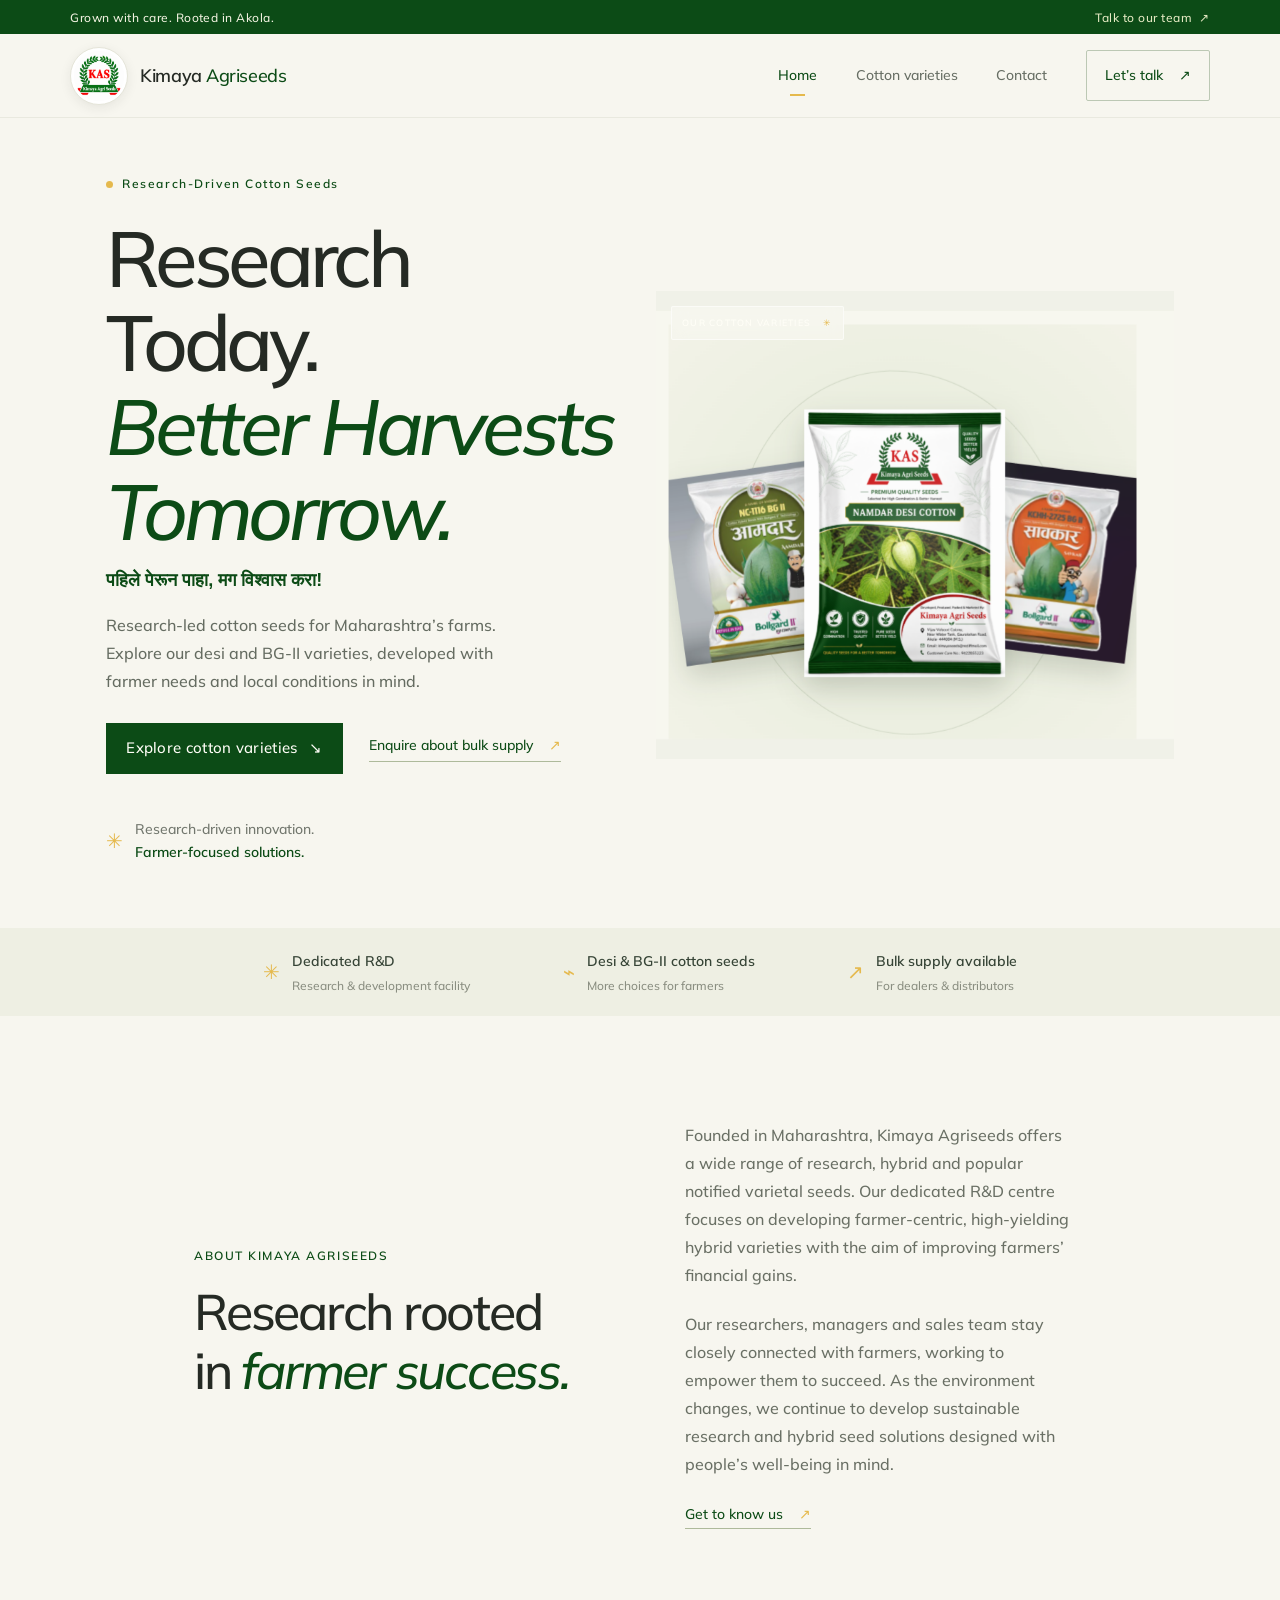
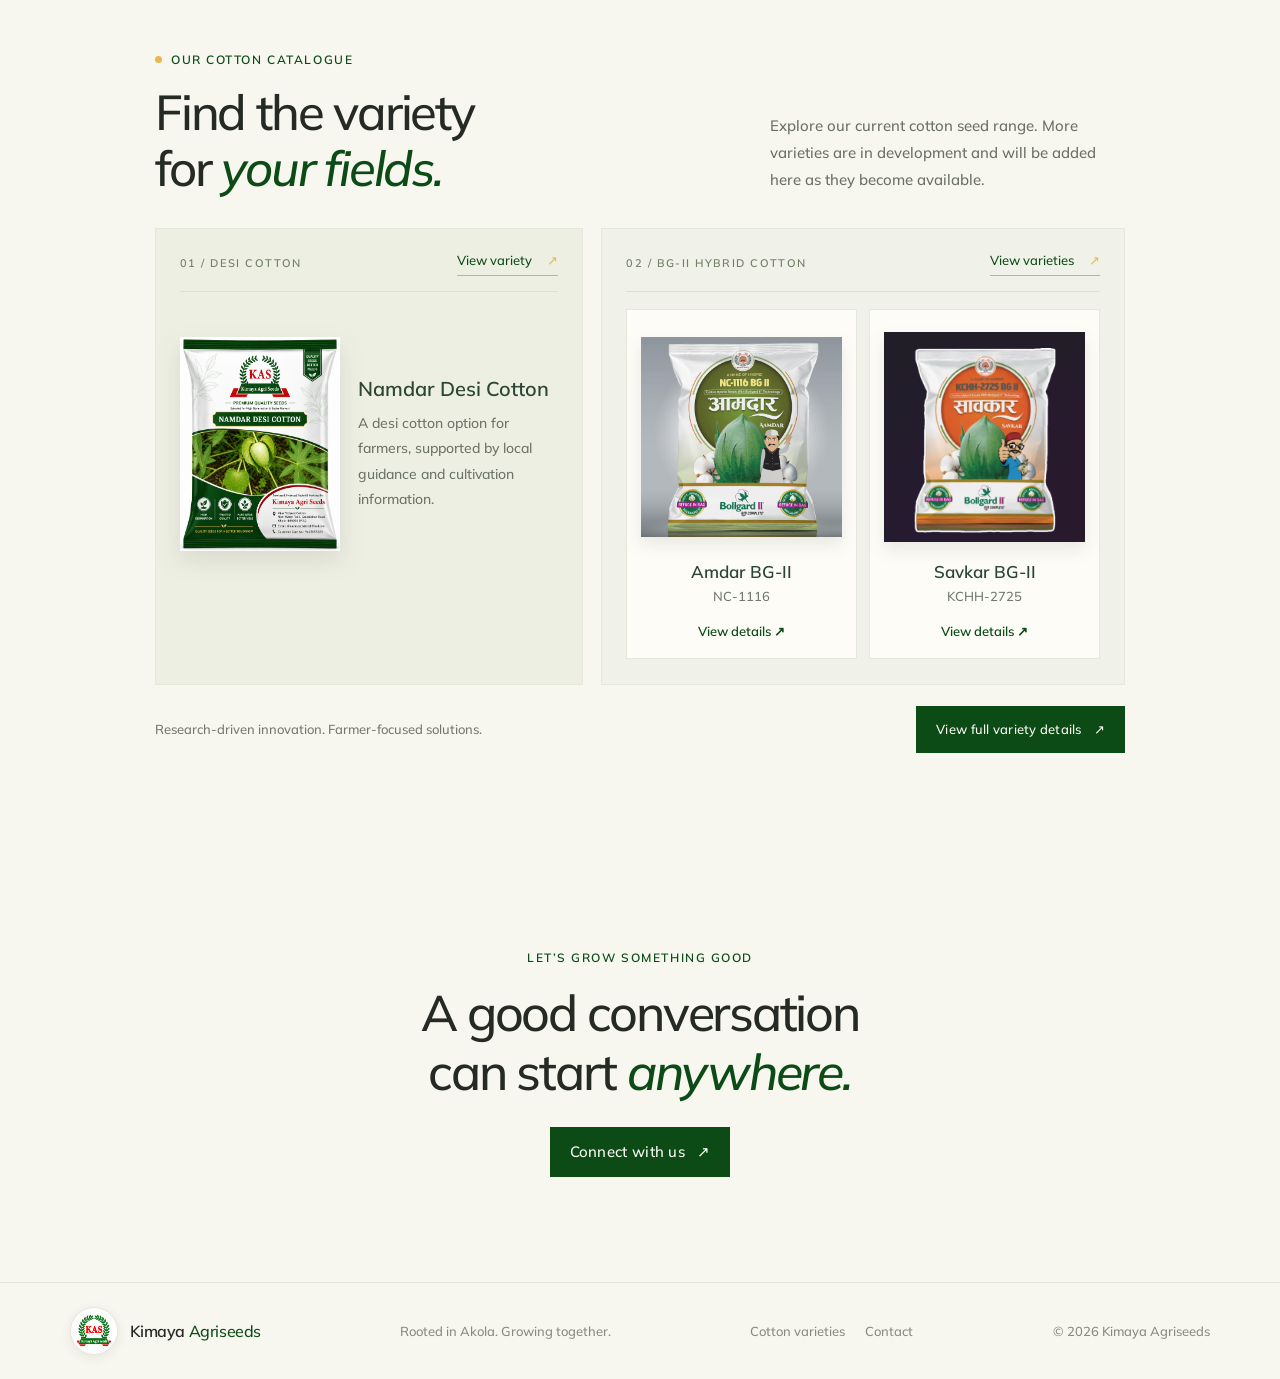
==== commit fd53fbc9: "Add company background to About section" ====
--- a/index.html
+++ b/index.html
@@ -11,7 +11,7 @@
 <main>
 <section class="hero"><div class="hero-copy"><p class="eyebrow"><i></i> Research-Driven Cotton Seeds</p><h1>Research Today.<br><em>Better Harvests<br>Tomorrow.</em></h1><p class="marathi-tagline">पहिले पेरून पाहा, मग विश्वास करा!</p><p class="hero-intro">Research-led cotton seeds for Maharashtra’s farms. Explore our desi and BG-II varieties, developed with farmer needs and local conditions in mind.</p><div class="hero-actions"><a class="button button-dark" href="#home-catalogue">Explore cotton varieties <span>↘</span></a><a class="text-link" href="contact.html#bulk-supply">Enquire about bulk supply <span>↗</span></a></div><div class="hero-note"><span class="note-mark">✳</span><span>Research-driven innovation.<br><b>Farmer-focused solutions.</b></span></div></div><div class="hero-field-visual hero-product-visual"><img src="cotton-varieties-hero.png" alt="Kimaya Agriseeds seed packets for Namdar Desi Cotton, Amdar BG-II and Savkar BG-II"><span class="field-visual-tag">OUR COTTON VARIETIES <i>✳</i></span></div></section>
 <section class="trust-strip"><div><span class="strip-icon">✳</span><span><b>Dedicated R&amp;D</b><small>Research &amp; development facility</small></span></div><div><span class="strip-icon">⌁</span><span><b>Desi &amp; BG-II cotton seeds</b><small>More choices for farmers</small></span></div><div><span class="strip-icon">↗</span><span><b>Bulk supply available</b><small>For dealers &amp; distributors</small></span></div></section>
-<section class="intro section-wrap"><div><p class="eyebrow">THE KIMAYA WAY</p><h2>Better growing<br>begins <em>together.</em></h2></div><div class="intro-copy"><p>Every farm has its own rhythm. We believe good seed choices should begin with listening—to the land, to the season, and to the people who know them best.</p><a class="text-link" href="contact.html">Get to know us <span>↗</span></a></div></section>
+<section class="intro section-wrap" id="about-us"><div><p class="eyebrow">ABOUT KIMAYA AGRISEEDS</p><h2>Research rooted<br>in <em>farmer success.</em></h2></div><div class="intro-copy"><p>Founded in Maharashtra, Kimaya Agriseeds offers a wide range of research, hybrid and popular notified varietal seeds. Our dedicated R&amp;D centre focuses on developing farmer-centric, high-yielding hybrid varieties with the aim of improving farmers’ financial gains.</p><p>Our researchers, managers and sales team stay closely connected with farmers, working to empower them to succeed. As the environment changes, we continue to develop sustainable research and hybrid seed solutions designed with people’s well-being in mind.</p><a class="text-link" href="contact.html">Get to know us <span>↗</span></a></div></section>
 <section class="home-catalogue section-wrap" id="home-catalogue"><div class="home-catalogue-heading"><div><p class="eyebrow"><i></i> OUR COTTON CATALOGUE</p><h2>Find the variety<br>for <em>your fields.</em></h2></div><p>Explore our current cotton seed range. More varieties are in development and will be added here as they become available.</p></div><div class="home-catalogue-grid"><article class="home-category-card home-category-desi"><div class="home-category-top"><span class="home-category-kicker">01 / DESI COTTON</span><a class="text-link" href="products.html#namdar-proof">View variety <span>↗</span></a></div><div class="home-category-product"><img src="namdar-desi-cotton-packet.png" alt="Namdar Desi Cotton seed packet"><div><h3>Namdar Desi Cotton</h3><p>A desi cotton option for farmers, supported by local guidance and cultivation information.</p></div></div></article><article class="home-category-card home-category-hybrid"><div class="home-category-top"><span class="home-category-kicker">02 / BG-II HYBRID COTTON</span><a class="text-link" href="products.html#amdar-proof">View varieties <span>↗</span></a></div><div class="home-hybrid-products"><a class="home-hybrid-product" href="products.html#amdar-proof"><img src="amdar-bg2.jpeg" alt="Amdar BG-II NC-1116 seed packet"><h3>Amdar BG-II</h3><span>NC-1116</span><b>View details ↗</b></a><a class="home-hybrid-product" href="products.html#savkar-proof"><img src="savkar-bg2.png" alt="Savkar BG-II KCHH-2725 seed packet"><h3>Savkar BG-II</h3><span>KCHH-2725</span><b>View details ↗</b></a></div></article></div><div class="home-catalogue-foot"><span>Research-driven innovation. Farmer-focused solutions.</span><a class="button button-dark" href="products.html">View full variety details <span>↗</span></a></div></section>
 <section class="closing section-wrap"><p class="eyebrow">LET’S GROW SOMETHING GOOD</p><h2>A good conversation<br>can start <em>anywhere.</em></h2><a class="button button-dark" href="contact.html">Connect with us <span>↗</span></a></section>
 </main><footer class="footer"><a class="brand footer-brand" href="index.html"><img src="kimaya-emblem.png" alt=""><span>Kimaya <b>Agriseeds</b></span></a><span>Rooted in Akola. Growing together.</span><div><a href="products.html">Cotton varieties</a><a href="contact.html">Contact</a></div><small>© 2026 Kimaya Agriseeds</small></footer><script src="script.js"></script><script>
--- a/styles.css
+++ b/styles.css
@@ -250,3 +250,22 @@
 .orbit-center{width:132px;height:132px;font-size:34px;line-height:1;color:var(--rust);background:var(--forest);box-shadow:0 14px 34px #0C4B162e}
 .orbit-center span{font-size:11px;font-weight:700;line-height:1.65;letter-spacing:.14em;color:var(--white);margin-top:9px}
 @media(max-width:760px){.orbit-center{width:122px;height:122px;font-size:31px}.orbit-center span{font-size:10px}}
+
+
+/* Field-inspired depth and pointer lighting. Kept deliberately subtle for a calm, editorial feel. */
+.hero-product-visual{isolation:isolate;transform:translateZ(0);--pointer-x:50%;--pointer-y:50%;transition:box-shadow .5s ease,transform .7s cubic-bezier(.2,.75,.25,1)}
+.hero-product-visual:before{content:"";position:absolute;z-index:1;inset:0;pointer-events:none;background:radial-gradient(circle at var(--pointer-x) var(--pointer-y),#fff8 0,transparent 34%);opacity:.48;mix-blend-mode:screen;transition:opacity .4s ease}
+.hero-product-visual img{transform:scale(1.015) translate3d(var(--depth-x,0),var(--depth-y,0),0);transition:transform .8s cubic-bezier(.2,.75,.25,1),filter .55s ease;will-change:transform}
+.hero-product-visual:hover{box-shadow:0 24px 58px #19371a20}
+.hero-product-visual:hover img{filter:saturate(1.045) contrast(1.015)}
+.home-category-card,.home-hybrid-product,.gallery-card,.proof-slot,.contact-card,.visit-card{position:relative;isolation:isolate;overflow:hidden}
+.home-category-card:after,.home-hybrid-product:after,.gallery-card:after,.proof-slot:after,.contact-card:after,.visit-card:after{content:"";position:absolute;z-index:-1;inset:0;pointer-events:none;opacity:0;background:radial-gradient(280px circle at var(--pointer-x,50%) var(--pointer-y,50%),#fff9,transparent 65%);transition:opacity .35s ease}
+.home-category-card:hover:after,.home-hybrid-product:hover:after,.gallery-card:hover:after,.proof-slot:hover:after,.contact-card:hover:after,.visit-card:hover:after{opacity:.42}
+.button-dark{position:relative;overflow:hidden;isolation:isolate;transition:transform .28s cubic-bezier(.2,.75,.25,1),background-color .28s ease,box-shadow .28s ease}
+.button-dark:before{content:"";position:absolute;inset:-20% auto -20% -45%;width:35%;z-index:-1;background:linear-gradient(90deg,transparent,#ffffff35,transparent);transform:skewX(-22deg);transition:left .55s ease}
+.button-dark:hover{box-shadow:0 9px 22px #0c4b1630}
+.button-dark:hover:before{left:120%}
+.field-visual-tag{backdrop-filter:blur(8px);background:#f7f6efc9;border:1px solid #ffffff8c;padding:10px 13px;border-radius:2px}
+@media(max-width:760px){.hero-product-visual img{transform:scale(1.01)}.hero-product-visual:hover{box-shadow:none}}
+@media(hover:none),(pointer:coarse){.hero-product-visual:before,.home-category-card:after,.home-hybrid-product:after,.gallery-card:after,.proof-slot:after,.contact-card:after,.visit-card:after{display:none}.hero-product-visual img{transform:none}}
+@media(prefers-reduced-motion:reduce){.hero-product-visual,.hero-product-visual img,.hero-product-visual:before,.home-category-card:after,.home-hybrid-product:after,.gallery-card:after,.proof-slot:after,.contact-card:after,.visit-card:after,.button-dark,.button-dark:before{transition:none!important;transform:none!important}}
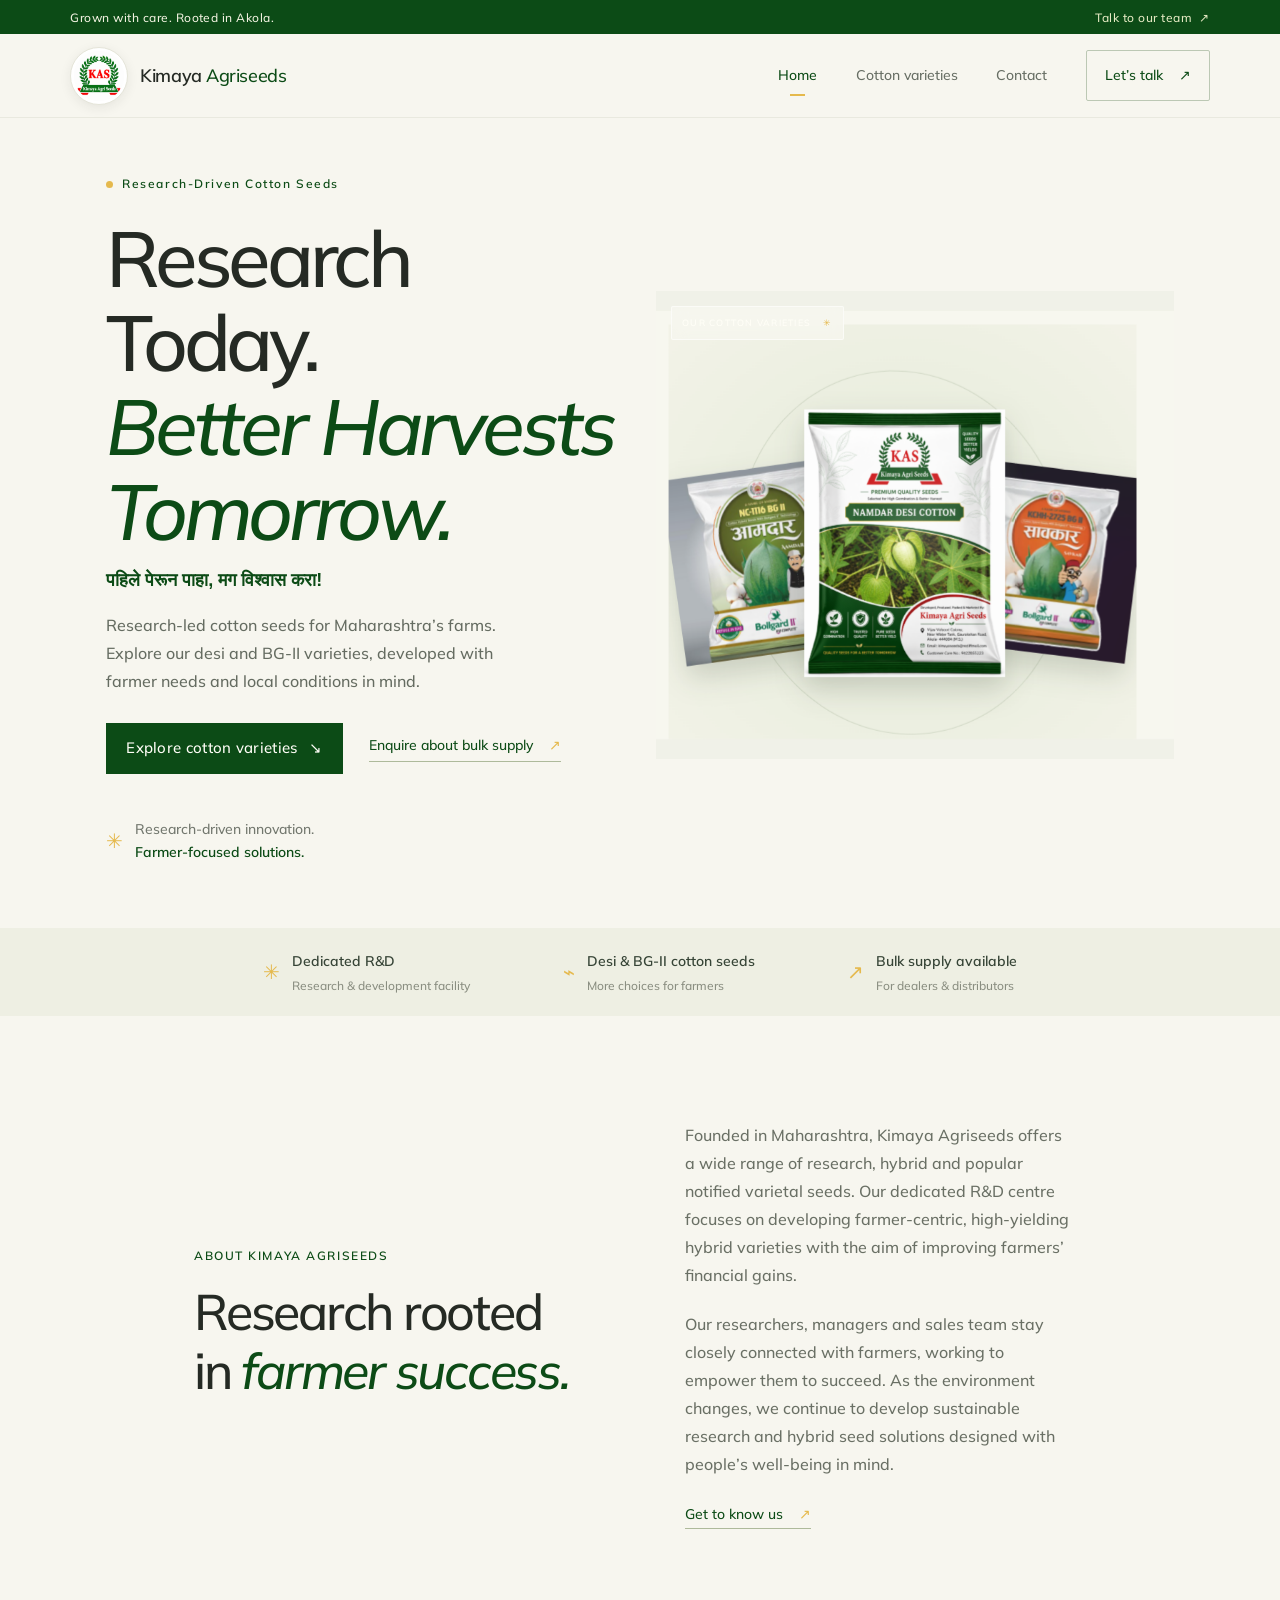
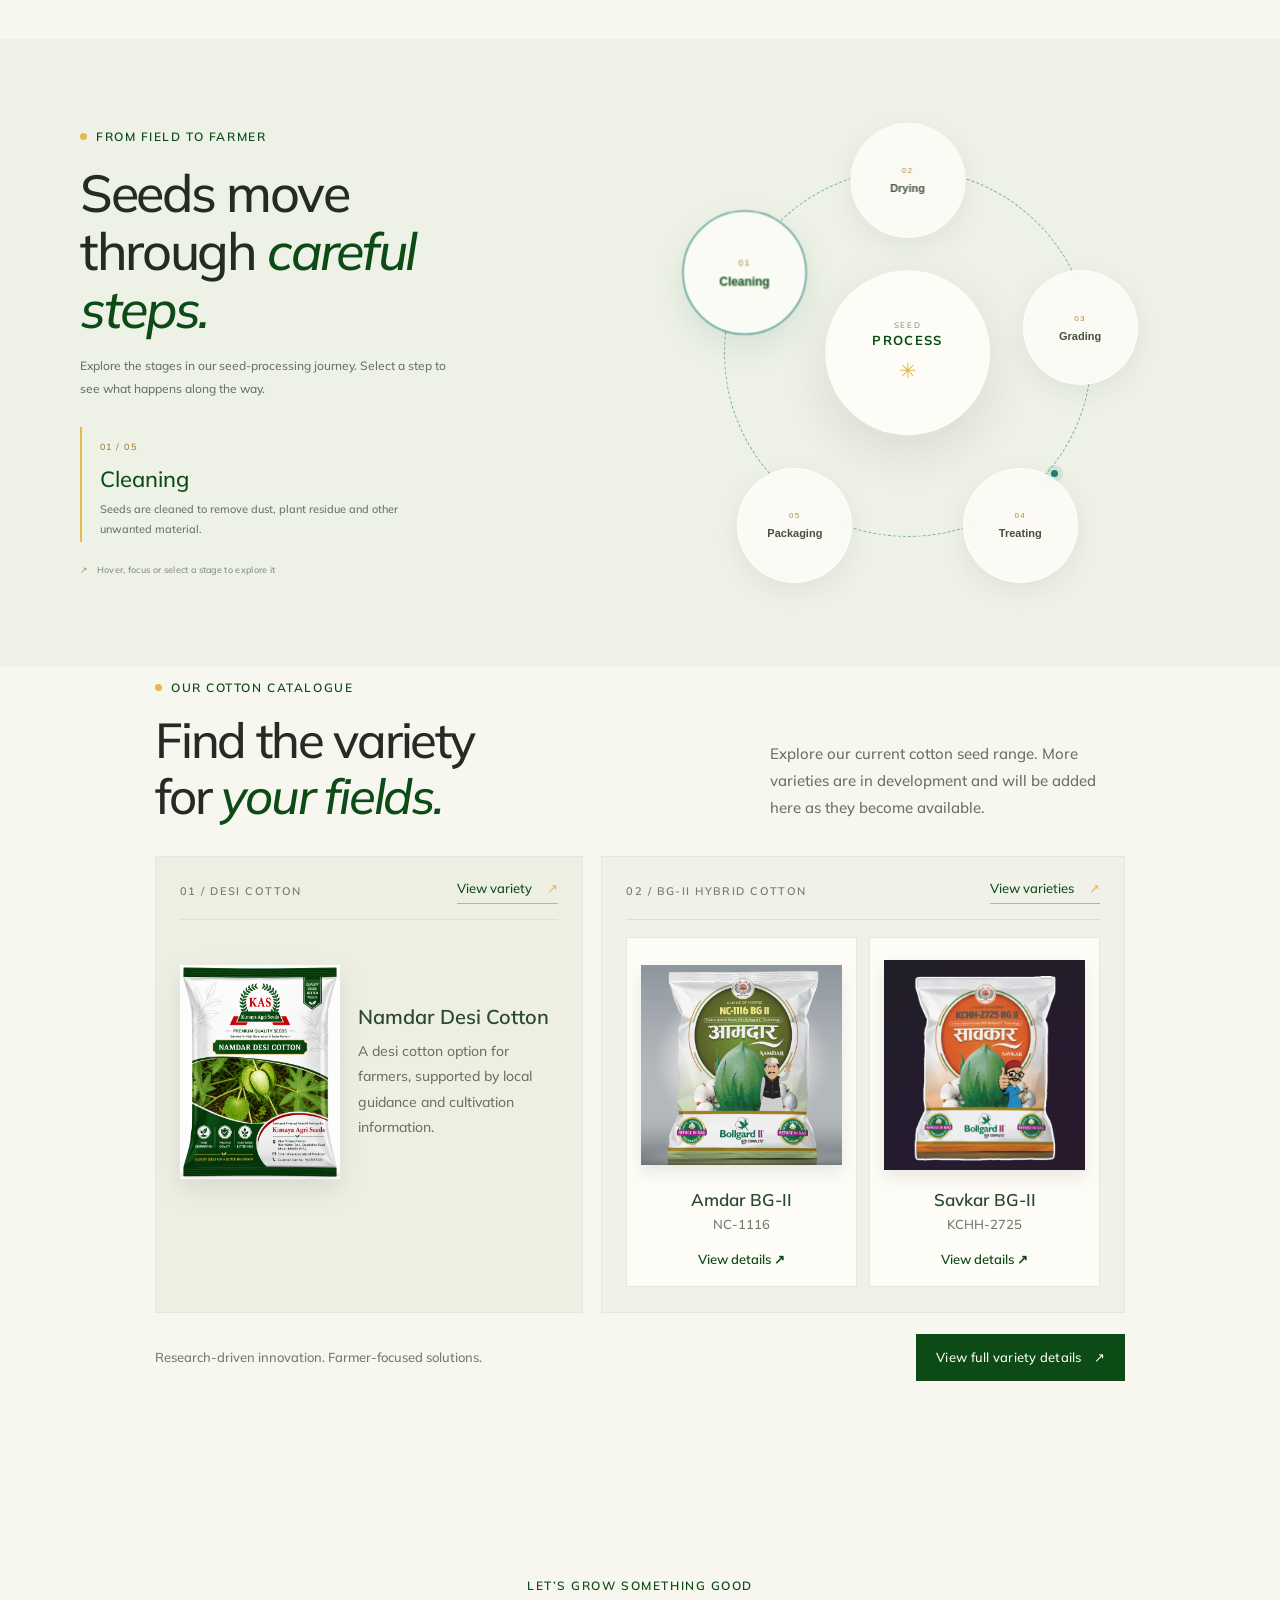
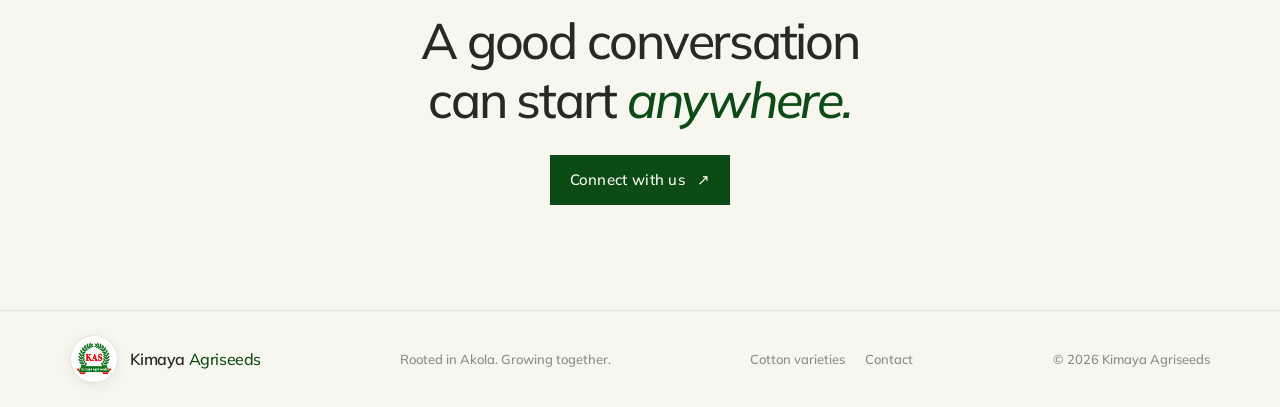
==== commit 3cf19cc2: "Add interactive seed process and refine product cards" ====
--- a/index.html
+++ b/index.html
@@ -12,6 +12,30 @@
 <section class="hero"><div class="hero-copy"><p class="eyebrow"><i></i> Research-Driven Cotton Seeds</p><h1>Research Today.<br><em>Better Harvests<br>Tomorrow.</em></h1><p class="marathi-tagline">पहिले पेरून पाहा, मग विश्वास करा!</p><p class="hero-intro">Research-led cotton seeds for Maharashtra’s farms. Explore our desi and BG-II varieties, developed with farmer needs and local conditions in mind.</p><div class="hero-actions"><a class="button button-dark" href="#home-catalogue">Explore cotton varieties <span>↘</span></a><a class="text-link" href="contact.html#bulk-supply">Enquire about bulk supply <span>↗</span></a></div><div class="hero-note"><span class="note-mark">✳</span><span>Research-driven innovation.<br><b>Farmer-focused solutions.</b></span></div></div><div class="hero-field-visual hero-product-visual"><img src="cotton-varieties-hero.png" alt="Kimaya Agriseeds seed packets for Namdar Desi Cotton, Amdar BG-II and Savkar BG-II"><span class="field-visual-tag">OUR COTTON VARIETIES <i>✳</i></span></div></section>
 <section class="trust-strip"><div><span class="strip-icon">✳</span><span><b>Dedicated R&amp;D</b><small>Research &amp; development facility</small></span></div><div><span class="strip-icon">⌁</span><span><b>Desi &amp; BG-II cotton seeds</b><small>More choices for farmers</small></span></div><div><span class="strip-icon">↗</span><span><b>Bulk supply available</b><small>For dealers &amp; distributors</small></span></div></section>
 <section class="intro section-wrap" id="about-us"><div><p class="eyebrow">ABOUT KIMAYA AGRISEEDS</p><h2>Research rooted<br>in <em>farmer success.</em></h2></div><div class="intro-copy"><p>Founded in Maharashtra, Kimaya Agriseeds offers a wide range of research, hybrid and popular notified varietal seeds. Our dedicated R&amp;D centre focuses on developing farmer-centric, high-yielding hybrid varieties with the aim of improving farmers’ financial gains.</p><p>Our researchers, managers and sales team stay closely connected with farmers, working to empower them to succeed. As the environment changes, we continue to develop sustainable research and hybrid seed solutions designed with people’s well-being in mind.</p><a class="text-link" href="contact.html">Get to know us <span>↗</span></a></div></section>
+<section class="seed-process-section" id="seed-process">
+  <div class="seed-process-inner">
+    <div class="seed-process-copy">
+      <p class="eyebrow"><i></i> FROM FIELD TO FARMER</p>
+      <h2>Seeds move<br>through <em>careful steps.</em></h2>
+      <p class="seed-process-intro">Explore the stages in our seed-processing journey. Select a step to see what happens along the way.</p>
+      <div class="process-detail" id="process-detail" aria-live="polite">
+        <span class="process-count" id="process-count">01 / 05</span>
+        <h3 id="process-title">Cleaning</h3>
+        <p id="process-description">Seeds are cleaned to remove dust, plant residue and other unwanted material.</p>
+      </div>
+      <p class="process-hint"><span aria-hidden="true">↗</span> Hover, focus or select a stage to explore it</p>
+    </div>
+    <div class="process-wheel" role="group" aria-label="Five seed-processing stages">
+      <div class="process-orbit" aria-hidden="true"></div>
+      <div class="process-wheel-center" aria-hidden="true"><span>SEED</span><b>PROCESS</b><i>✳</i></div>
+      <button class="process-step process-step-cleaning is-active" type="button" data-step="01" data-title="Cleaning" data-description="Seeds are cleaned to remove dust, plant residue and other unwanted material." aria-pressed="true"><span>01</span><b>Cleaning</b></button>
+      <button class="process-step process-step-drying" type="button" data-step="02" data-title="Drying" data-description="Seed moisture is brought to a suitable level for careful handling and storage." aria-pressed="false"><span>02</span><b>Drying</b></button>
+      <button class="process-step process-step-grading" type="button" data-step="03" data-title="Grading" data-description="Seeds are sorted into grades to support consistency across the product." aria-pressed="false"><span>03</span><b>Grading</b></button>
+      <button class="process-step process-step-treating" type="button" data-step="04" data-title="Treating" data-description="Seeds are coated with protective material as part of the treatment stage." aria-pressed="false"><span>04</span><b>Treating</b></button>
+      <button class="process-step process-step-packaging" type="button" data-step="05" data-title="Packaging" data-description="Processed seeds are packed for storage and distribution." aria-pressed="false"><span>05</span><b>Packaging</b></button>
+    </div>
+  </div>
+</section>
 <section class="home-catalogue section-wrap" id="home-catalogue"><div class="home-catalogue-heading"><div><p class="eyebrow"><i></i> OUR COTTON CATALOGUE</p><h2>Find the variety<br>for <em>your fields.</em></h2></div><p>Explore our current cotton seed range. More varieties are in development and will be added here as they become available.</p></div><div class="home-catalogue-grid"><article class="home-category-card home-category-desi"><div class="home-category-top"><span class="home-category-kicker">01 / DESI COTTON</span><a class="text-link" href="products.html#namdar-proof">View variety <span>↗</span></a></div><div class="home-category-product"><img src="namdar-desi-cotton-packet.png" alt="Namdar Desi Cotton seed packet"><div><h3>Namdar Desi Cotton</h3><p>A desi cotton option for farmers, supported by local guidance and cultivation information.</p></div></div></article><article class="home-category-card home-category-hybrid"><div class="home-category-top"><span class="home-category-kicker">02 / BG-II HYBRID COTTON</span><a class="text-link" href="products.html#amdar-proof">View varieties <span>↗</span></a></div><div class="home-hybrid-products"><a class="home-hybrid-product" href="products.html#amdar-proof"><img src="amdar-bg2.jpeg" alt="Amdar BG-II NC-1116 seed packet"><h3>Amdar BG-II</h3><span>NC-1116</span><b>View details ↗</b></a><a class="home-hybrid-product" href="products.html#savkar-proof"><img src="savkar-bg2.png" alt="Savkar BG-II KCHH-2725 seed packet"><h3>Savkar BG-II</h3><span>KCHH-2725</span><b>View details ↗</b></a></div></article></div><div class="home-catalogue-foot"><span>Research-driven innovation. Farmer-focused solutions.</span><a class="button button-dark" href="products.html">View full variety details <span>↗</span></a></div></section>
 <section class="closing section-wrap"><p class="eyebrow">LET’S GROW SOMETHING GOOD</p><h2>A good conversation<br>can start <em>anywhere.</em></h2><a class="button button-dark" href="contact.html">Connect with us <span>↗</span></a></section>
 </main><footer class="footer"><a class="brand footer-brand" href="index.html"><img src="kimaya-emblem.png" alt=""><span>Kimaya <b>Agriseeds</b></span></a><span>Rooted in Akola. Growing together.</span><div><a href="products.html">Cotton varieties</a><a href="contact.html">Contact</a></div><small>© 2026 Kimaya Agriseeds</small></footer><script src="script.js"></script><script>
--- a/styles.css
+++ b/styles.css
@@ -269,3 +269,56 @@
 @media(max-width:760px){.hero-product-visual img{transform:scale(1.01)}.hero-product-visual:hover{box-shadow:none}}
 @media(hover:none),(pointer:coarse){.hero-product-visual:before,.home-category-card:after,.home-hybrid-product:after,.gallery-card:after,.proof-slot:after,.contact-card:after,.visit-card:after{display:none}.hero-product-visual img{transform:none}}
 @media(prefers-reduced-motion:reduce){.hero-product-visual,.hero-product-visual img,.hero-product-visual:before,.home-category-card:after,.home-hybrid-product:after,.gallery-card:after,.proof-slot:after,.contact-card:after,.visit-card:after,.button-dark,.button-dark:before{transition:none!important;transform:none!important}}
+
+
+/* Seed-processing journey */
+.seed-process-section{background:#eef1e6;padding:84px 5.5%;overflow:hidden}
+.seed-process-inner{max-width:1120px;margin:0 auto;display:grid;grid-template-columns:.8fr 1fr;gap:6%;align-items:center}
+.seed-process-copy{max-width:430px}
+.seed-process-copy .eyebrow{margin-bottom:18px}
+.seed-process-copy h2{font:500 clamp(38px,4.3vw,52px)/1.12 var(--serif);letter-spacing:-.045em;margin:0 0 17px}
+.seed-process-copy h2 em{font-weight:500;color:var(--forest)}
+.seed-process-intro{font-size:12px;line-height:1.9;color:#697166;max-width:375px;margin:0 0 26px}
+.process-detail{border-left:2px solid var(--rust);padding:3px 0 3px 18px;min-height:115px}
+.process-count{font-size:9px;letter-spacing:.16em;color:#9a7b2b}
+.process-detail h3{font:500 22px var(--serif);color:var(--forest);margin:7px 0}
+.process-detail p{font-size:11px;line-height:1.8;color:#687064;margin:0;max-width:340px}
+.process-hint{font-size:9px;color:#848a7d;letter-spacing:.035em;margin:20px 0 0}
+.process-hint span{color:#bd9332;margin-right:6px}
+.process-wheel{position:relative;width:min(100%,460px);aspect-ratio:1;margin:0 auto;isolation:isolate}
+.process-orbit{position:absolute;inset:10%;border:1px dashed #25827899;border-radius:50%;animation:process-orbit-drift 36s linear infinite}
+.process-orbit:before,.process-orbit:after{content:"";position:absolute;width:7px;height:7px;border-radius:50%;background:#b99a4c;box-shadow:0 0 0 5px #b99a4c1f}
+.process-orbit:before{top:13%;left:10%}
+.process-orbit:after{right:9%;bottom:16%;background:#1e8176;box-shadow:0 0 0 5px #1e81761f}
+.process-wheel-center{position:absolute;left:50%;top:50%;transform:translate(-50%,-50%);width:36%;aspect-ratio:1;border-radius:50%;background:#fdfcf7;box-shadow:0 18px 46px #273c241b;display:flex;flex-direction:column;align-items:center;justify-content:center;color:var(--forest);line-height:1.5}
+.process-wheel-center span{font-size:8px;letter-spacing:.2em;color:#89917f}
+.process-wheel-center b{font-size:13px;letter-spacing:.1em}
+.process-wheel-center i{font-style:normal;color:var(--rust);font-size:21px;margin-top:5px}
+.process-step{position:absolute;z-index:1;width:25%;aspect-ratio:1;border-radius:50%;border:1px solid #ffffffc9;background:#fdfcf7d9;color:#43513d;display:flex;flex-direction:column;align-items:center;justify-content:center;gap:7px;cursor:pointer;box-shadow:0 8px 25px #2e432012;backdrop-filter:blur(5px);transition:transform .3s cubic-bezier(.2,.75,.25,1),background-color .3s ease,border-color .3s ease,box-shadow .3s ease,color .3s ease}
+.process-step span{font-size:8px;letter-spacing:.16em;color:#ac8c3c}
+.process-step b{font-size:11px;font-weight:700}
+.process-step:hover,.process-step:focus-visible,.process-step.is-active{transform:scale(1.08);border-color:#258278;background:#f9fbf4;box-shadow:0 12px 30px #1b65531e;color:var(--forest)}
+.process-step:focus-visible{outline:3px solid #e5b94d;outline-offset:4px}
+.process-step-cleaning{top:20%;left:2%}
+.process-step-drying{top:0;left:50%;transform:translateX(-50%)}
+.process-step-drying:hover,.process-step-drying:focus-visible,.process-step-drying.is-active{transform:translateX(-50%) scale(1.08)}
+.process-step-grading{top:32%;right:0}
+.process-step-treating{right:13%;bottom:0}
+.process-step-packaging{left:13%;bottom:0}
+@keyframes process-orbit-drift{to{rotate:360deg}}
+@media(max-width:850px){.seed-process-inner{grid-template-columns:1fr;gap:28px}.seed-process-copy{max-width:650px}.process-wheel{width:min(100%,420px)}}
+@media(max-width:760px){.seed-process-section{padding:62px 7%}.seed-process-copy h2{font-size:clamp(36px,9vw,47px)}.process-wheel{width:min(100%,390px)}.process-step{width:27%;gap:5px}.process-step b{font-size:10px}.process-step-cleaning{left:0}.process-step-grading{right:0}.process-step-treating{right:9%;bottom:1%}.process-step-packaging{left:9%;bottom:1%}}
+@media(max-width:400px){.process-step{width:29%}.process-step b{font-size:9px}.process-step span{font-size:7px}.process-wheel-center b{font-size:11px}}
+@keyframes process-orbit-drift{to{transform:rotate(360deg)}}
+
+/* Give each variety card a defined image inset and a calmer gap before its copy. */
+.hybrid-card{padding:14px 14px 0}
+.hybrid-image{height:226px;padding:15px;margin:0;border-radius:2px;background:#e9ecdd}
+.hybrid-image img{width:100%;height:100%;object-fit:contain}
+.hybrid-info{padding:20px 8px 23px}
+.hybrid-info>span{display:block;margin-bottom:4px}
+.hybrid-info h3{margin:8px 0 14px}
+.hybrid-info>p{margin:11px 0 0}
+@media(max-width:760px){.hybrid-card{padding:11px 11px 0}.hybrid-image{height:clamp(165px,43vw,220px);padding:12px}.hybrid-info{padding:18px 5px 20px}.hybrid-info h3{margin:7px 0 12px}}
+@media(max-width:430px){.hybrid-card{padding:9px 9px 0}.hybrid-image{height:205px}.hybrid-info{padding:16px 4px 19px}}
+@media(prefers-reduced-motion:reduce){.process-orbit{animation:none}.process-step{transition:none}}
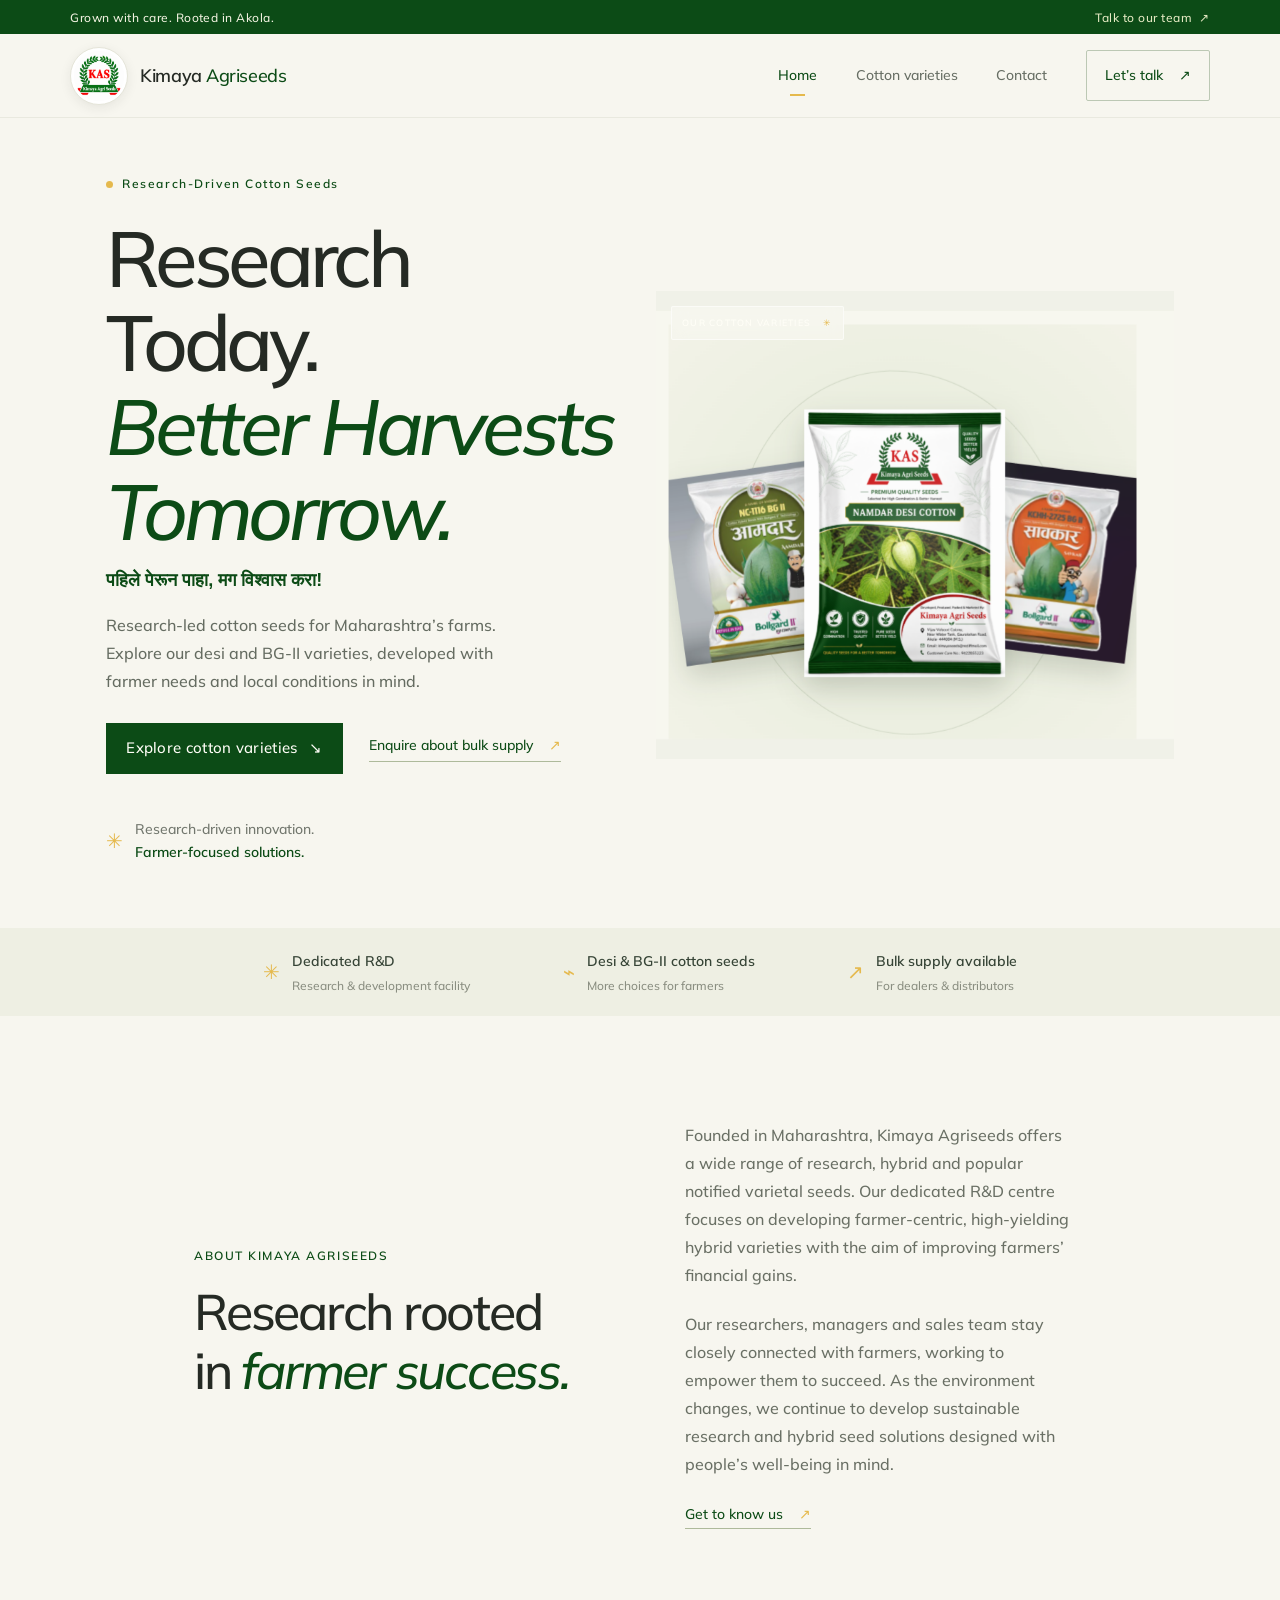
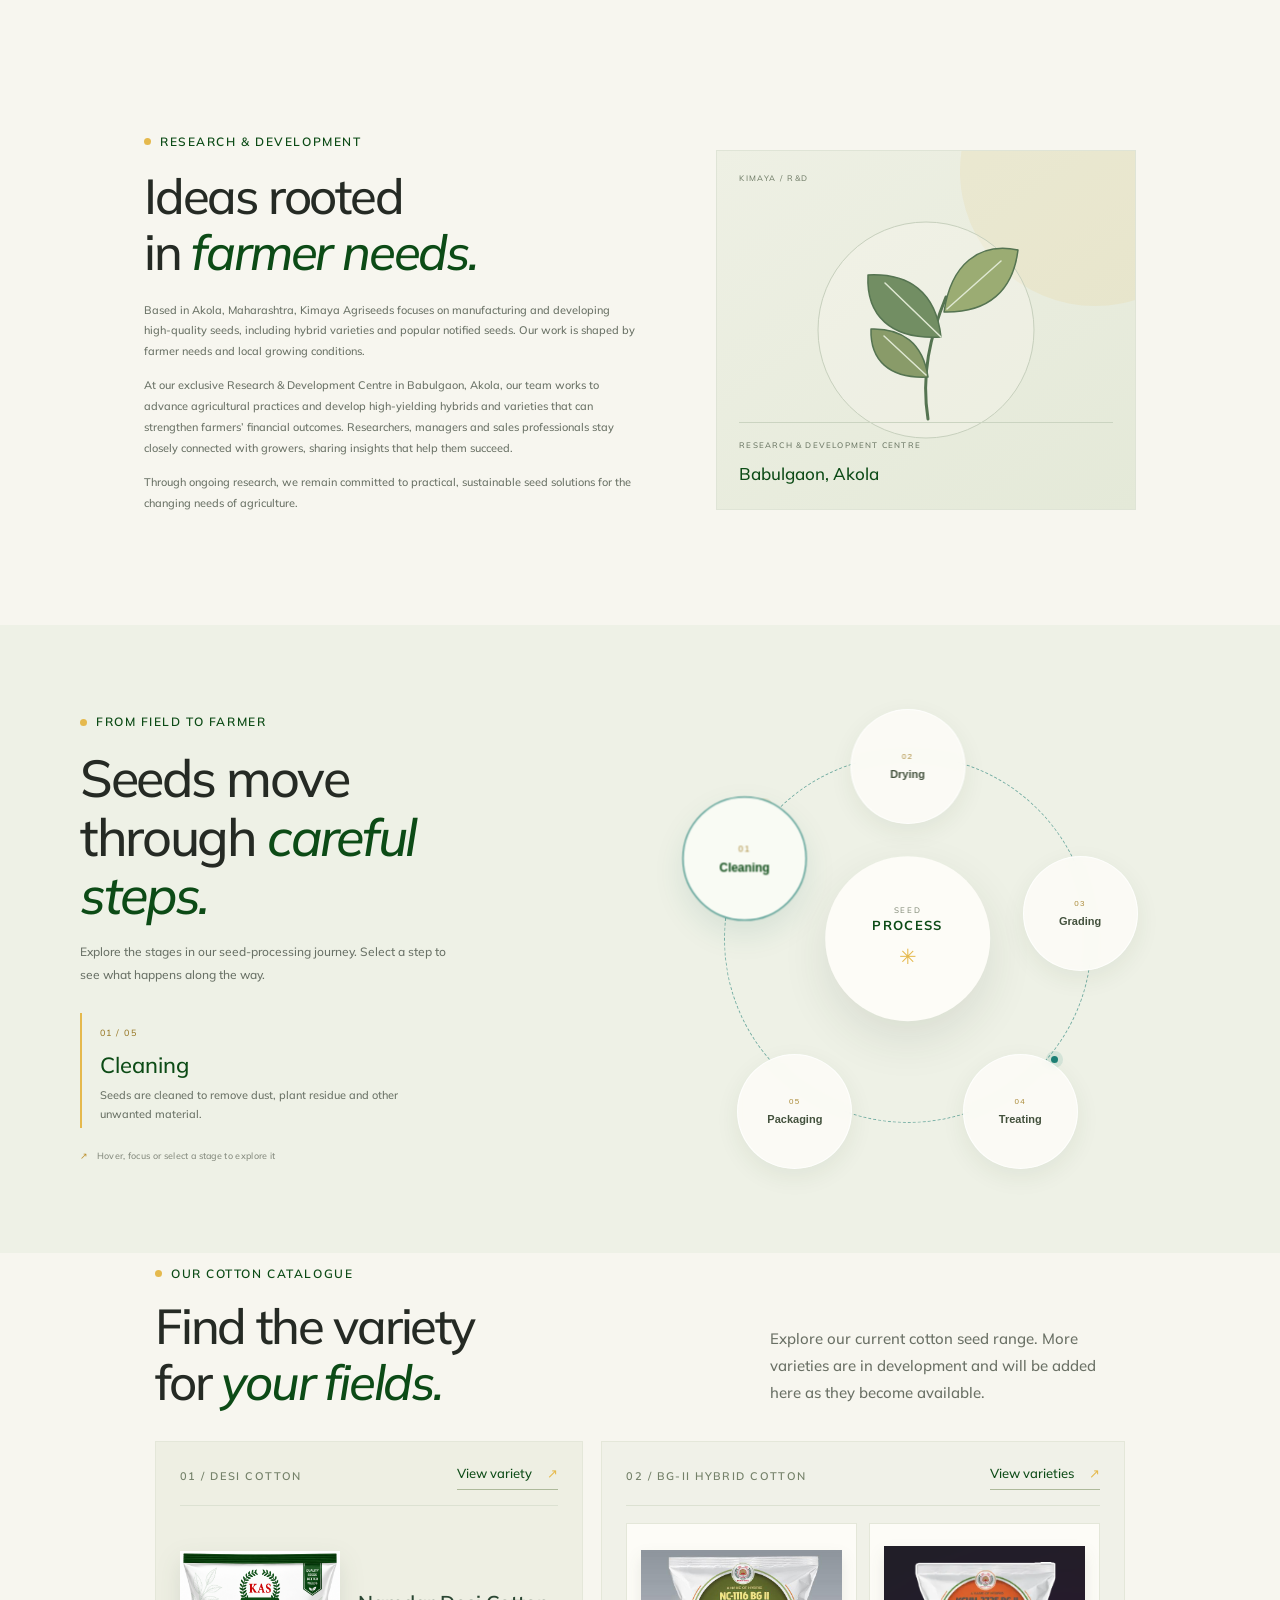
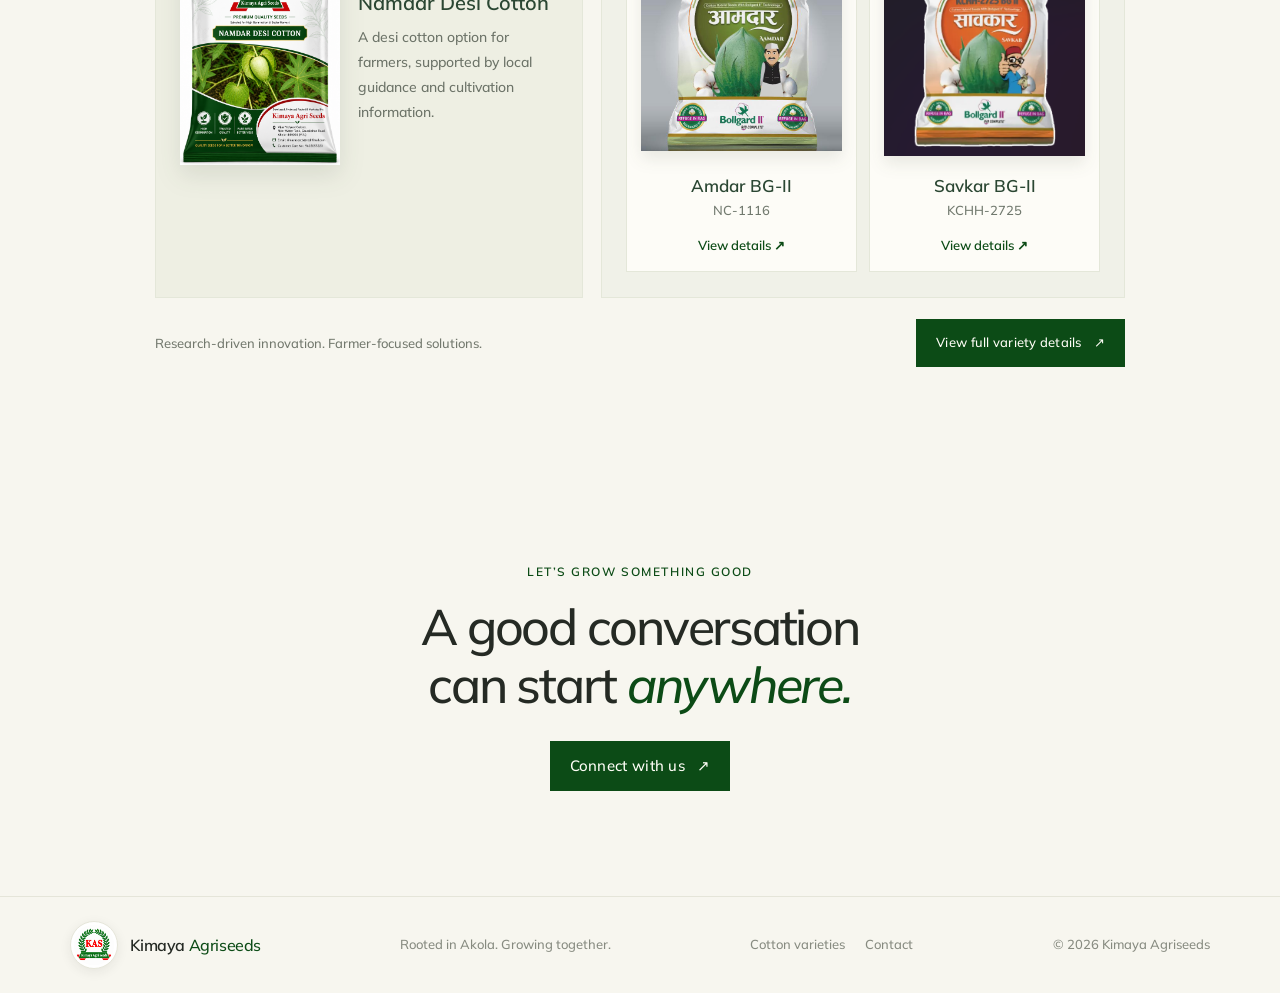
==== commit 1d72229c: "Add Research and Development section" ====
--- a/index.html
+++ b/index.html
@@ -12,6 +12,31 @@
 <section class="hero"><div class="hero-copy"><p class="eyebrow"><i></i> Research-Driven Cotton Seeds</p><h1>Research Today.<br><em>Better Harvests<br>Tomorrow.</em></h1><p class="marathi-tagline">पहिले पेरून पाहा, मग विश्वास करा!</p><p class="hero-intro">Research-led cotton seeds for Maharashtra’s farms. Explore our desi and BG-II varieties, developed with farmer needs and local conditions in mind.</p><div class="hero-actions"><a class="button button-dark" href="#home-catalogue">Explore cotton varieties <span>↘</span></a><a class="text-link" href="contact.html#bulk-supply">Enquire about bulk supply <span>↗</span></a></div><div class="hero-note"><span class="note-mark">✳</span><span>Research-driven innovation.<br><b>Farmer-focused solutions.</b></span></div></div><div class="hero-field-visual hero-product-visual"><img src="cotton-varieties-hero.png" alt="Kimaya Agriseeds seed packets for Namdar Desi Cotton, Amdar BG-II and Savkar BG-II"><span class="field-visual-tag">OUR COTTON VARIETIES <i>✳</i></span></div></section>
 <section class="trust-strip"><div><span class="strip-icon">✳</span><span><b>Dedicated R&amp;D</b><small>Research &amp; development facility</small></span></div><div><span class="strip-icon">⌁</span><span><b>Desi &amp; BG-II cotton seeds</b><small>More choices for farmers</small></span></div><div><span class="strip-icon">↗</span><span><b>Bulk supply available</b><small>For dealers &amp; distributors</small></span></div></section>
 <section class="intro section-wrap" id="about-us"><div><p class="eyebrow">ABOUT KIMAYA AGRISEEDS</p><h2>Research rooted<br>in <em>farmer success.</em></h2></div><div class="intro-copy"><p>Founded in Maharashtra, Kimaya Agriseeds offers a wide range of research, hybrid and popular notified varietal seeds. Our dedicated R&amp;D centre focuses on developing farmer-centric, high-yielding hybrid varieties with the aim of improving farmers’ financial gains.</p><p>Our researchers, managers and sales team stay closely connected with farmers, working to empower them to succeed. As the environment changes, we continue to develop sustainable research and hybrid seed solutions designed with people’s well-being in mind.</p><a class="text-link" href="contact.html">Get to know us <span>↗</span></a></div></section>
+<section class="rd-section section-wrap" id="research-development">
+  <div class="rd-copy">
+    <p class="eyebrow"><i></i> RESEARCH &amp; DEVELOPMENT</p>
+    <h2>Ideas rooted<br>in <em>farmer needs.</em></h2>
+    <p>Based in Akola, Maharashtra, Kimaya Agriseeds focuses on manufacturing and developing high-quality seeds, including hybrid varieties and popular notified seeds. Our work is shaped by farmer needs and local growing conditions.</p>
+    <p>At our exclusive Research &amp; Development Centre in Babulgaon, Akola, our team works to advance agricultural practices and develop high-yielding hybrids and varieties that can strengthen farmers’ financial outcomes. Researchers, managers and sales professionals stay closely connected with growers, sharing insights that help them succeed.</p>
+    <p>Through ongoing research, we remain committed to practical, sustainable seed solutions for the changing needs of agriculture.</p>
+  </div>
+  <aside class="rd-feature" aria-label="Kimaya Agriseeds Research and Development Centre in Babulgaon, Akola">
+    <span class="rd-feature-index">KIMAYA / R&amp;D</span>
+    <div class="rd-botanical" aria-hidden="true">
+      <svg viewBox="0 0 260 260" role="presentation">
+        <circle cx="130" cy="130" r="108"></circle>
+        <path class="rd-stem" d="M132 219c-7-44 2-83 18-122"></path>
+        <path class="rd-leaf" d="M145 137c-51 3-75-22-73-62 41-2 68 17 73 62Z"></path>
+        <path class="rd-vein" d="M145 137 89 83"></path>
+        <path class="rd-leaf rd-leaf-two" d="M148 112c7-48 35-70 74-62-5 40-29 63-74 62Z"></path>
+        <path class="rd-vein" d="m151 109 54-48"></path>
+        <path class="rd-leaf rd-leaf-three" d="M132 177c-39 2-58-17-57-48 31-1 52 14 57 48Z"></path>
+        <path class="rd-vein" d="m130 175-42-39"></path>
+      </svg>
+    </div>
+    <div class="rd-feature-caption"><span>RESEARCH &amp; DEVELOPMENT CENTRE</span><b>Babulgaon, Akola</b></div>
+  </aside>
+</section>
 <section class="seed-process-section" id="seed-process">
   <div class="seed-process-inner">
     <div class="seed-process-copy">
--- a/styles.css
+++ b/styles.css
@@ -322,3 +322,38 @@
 @media(max-width:760px){.hybrid-card{padding:11px 11px 0}.hybrid-image{height:clamp(165px,43vw,220px);padding:12px}.hybrid-info{padding:18px 5px 20px}.hybrid-info h3{margin:7px 0 12px}}
 @media(max-width:430px){.hybrid-card{padding:9px 9px 0}.hybrid-image{height:205px}.hybrid-info{padding:16px 4px 19px}}
 @media(prefers-reduced-motion:reduce){.process-orbit{animation:none}.process-step{transition:none}}
+
+
+/* Warm, consistent photo treatment for the real growing-season story. */
+.journey-gallery .gallery-card{overflow:hidden;border-radius:4px;box-shadow:0 8px 26px #243b2010;transition:transform .35s cubic-bezier(.2,.75,.25,1),box-shadow .35s ease}
+.journey-gallery .gallery-card:hover{transform:translateY(-5px);box-shadow:0 16px 34px #243b2018}
+.journey-gallery .gallery-art{position:relative;background:#e2e7d8}
+.journey-gallery .gallery-art:after{content:"";position:absolute;inset:40% 0 0;pointer-events:none;background:linear-gradient(180deg,transparent,#1627191c);opacity:.55;transition:opacity .35s ease}
+.journey-gallery .gallery-art img{filter:saturate(.92) contrast(.98);transform:scale(1.015);transition:transform .7s cubic-bezier(.2,.75,.25,1),filter .5s ease}
+.journey-gallery .gallery-card:hover .gallery-art img{filter:saturate(1.04) contrast(1.01);transform:scale(1.055)}
+.journey-gallery .gallery-card:hover .gallery-art:after{opacity:.24}
+.journey-gallery .gallery-card figcaption{background:#fdfcf7}
+@media(prefers-reduced-motion:reduce){.journey-gallery .gallery-card,.journey-gallery .gallery-art:after,.journey-gallery .gallery-art img{transition:none!important}.journey-gallery .gallery-card:hover,.journey-gallery .gallery-card:hover .gallery-art img{transform:none}}
+
+
+/* R&D feature: calm botanical illustration, ready for the photo gallery to come later. */
+.rd-section{max-width:1120px;display:grid;grid-template-columns:1.08fr .92fr;gap:8%;align-items:center;padding:94px 5% 98px;scroll-margin-top:30px}
+.rd-copy .eyebrow{margin-bottom:17px}
+.rd-copy h2{font:500 clamp(36px,4.1vw,49px)/1.14 var(--serif);letter-spacing:-.045em;margin:0 0 20px}
+.rd-copy h2 em{font-weight:500;color:var(--forest)}
+.rd-copy>p:not(.eyebrow){color:#687064;font-size:11px;line-height:1.9;max-width:510px;margin:0 0 13px}
+.rd-feature{position:relative;min-height:360px;background:linear-gradient(145deg,#eef0e4,#e4e9d8);border:1px solid #dfe4d6;display:flex;flex-direction:column;justify-content:space-between;padding:20px 22px;overflow:hidden}
+.rd-feature:before{content:"";position:absolute;width:270px;height:270px;right:-95px;top:-115px;border-radius:50%;background:#e4b94d1c}
+.rd-feature-index{position:relative;z-index:1;font-size:8px;letter-spacing:.18em;color:#75816c}
+.rd-botanical{position:absolute;inset:34px 13% 34px;display:grid;place-items:center}
+.rd-botanical svg{width:min(100%,260px);height:auto;overflow:visible}
+.rd-botanical circle{fill:#f7f6ef50;stroke:#c7d0bd;stroke-width:1}
+.rd-stem,.rd-leaf,.rd-vein{fill:none;stroke:#557451;stroke-width:3;stroke-linecap:round;stroke-linejoin:round}
+.rd-leaf{fill:#728e63;stroke:#557451;stroke-width:1.5}
+.rd-leaf-two{fill:#9bac73}
+.rd-leaf-three{fill:#899b69}
+.rd-vein{stroke:#dfe8d2;stroke-width:1.5}
+.rd-feature-caption{position:relative;z-index:1;padding-top:15px;border-top:1px solid #cbd4c1;display:flex;flex-direction:column;gap:7px}
+.rd-feature-caption span{font-size:8px;letter-spacing:.15em;color:#6c7865}
+.rd-feature-caption b{font-size:17px;font-weight:500;color:var(--forest)}
+@media(max-width:760px){.rd-section{grid-template-columns:1fr;gap:26px;padding:65px 7%}.rd-copy h2{font-size:clamp(36px,9vw,46px)}.rd-feature{min-height:300px}.rd-botanical{inset:28px 15%}}
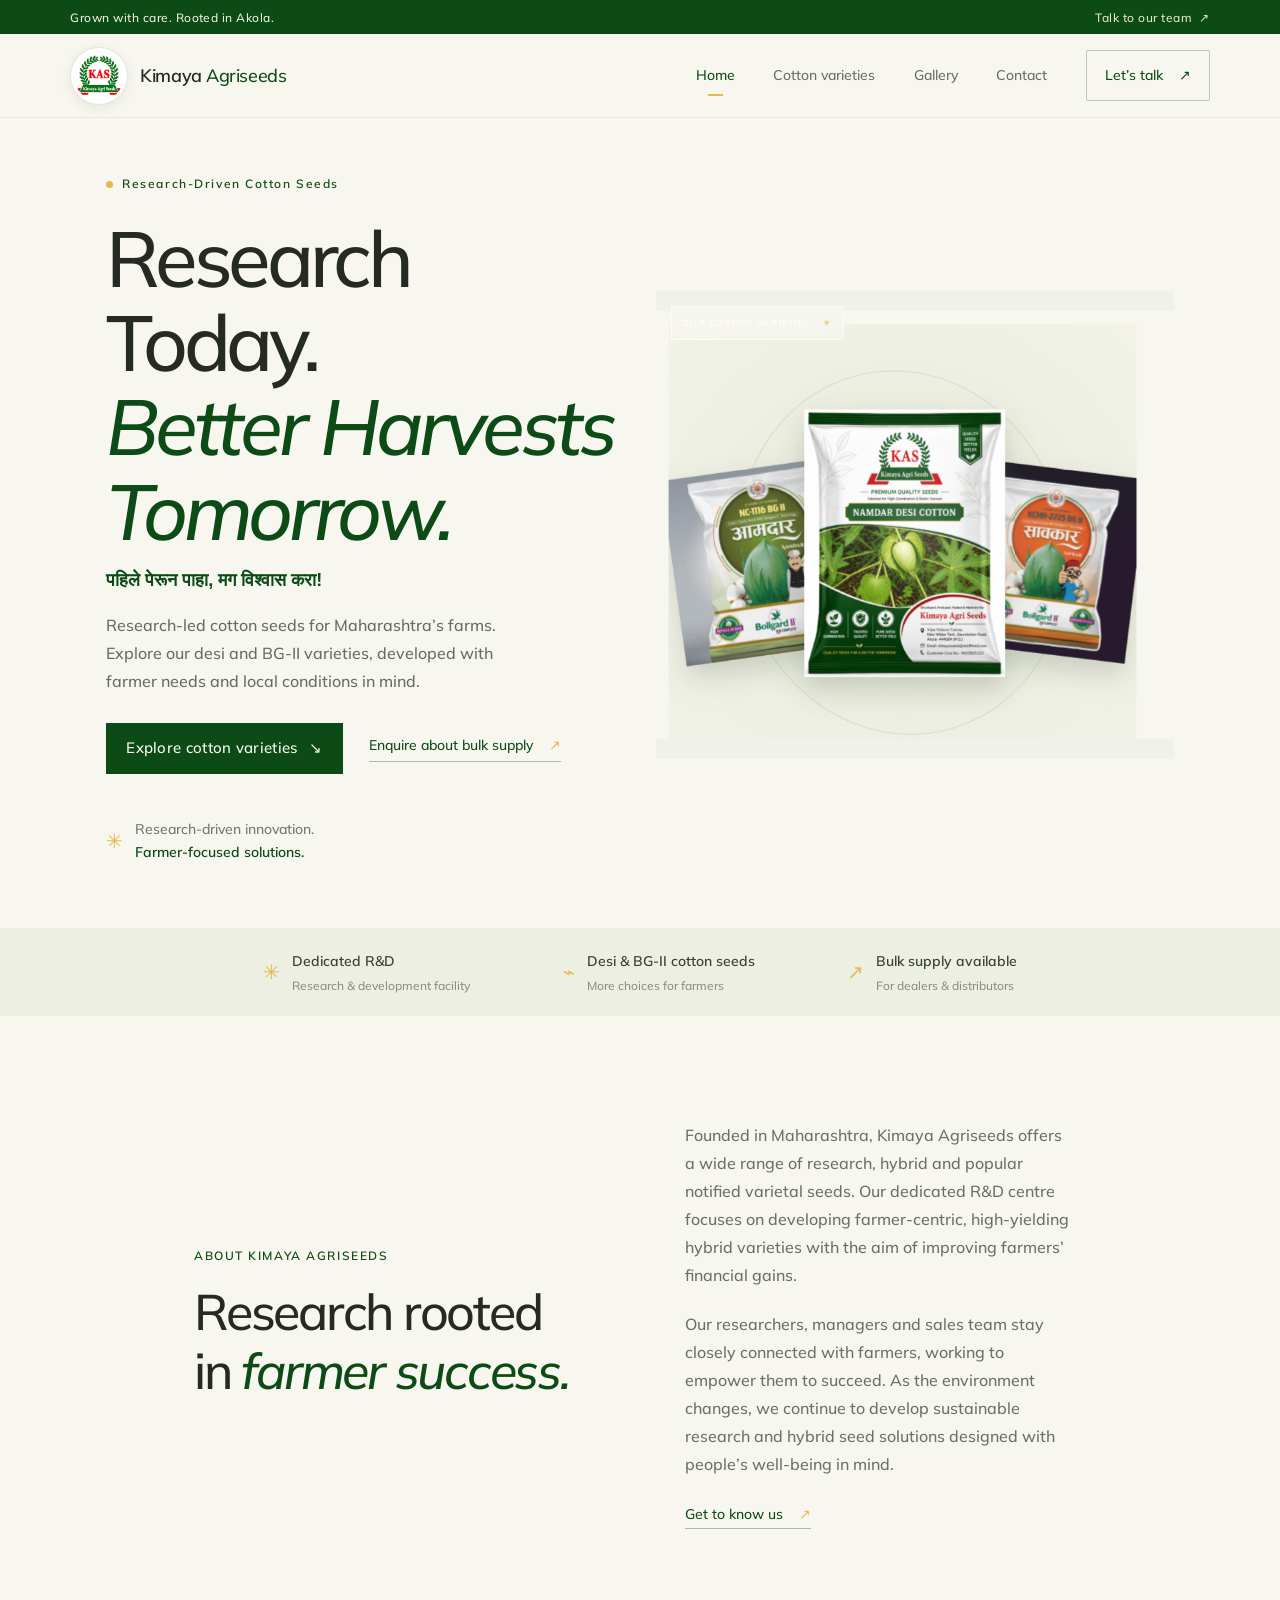
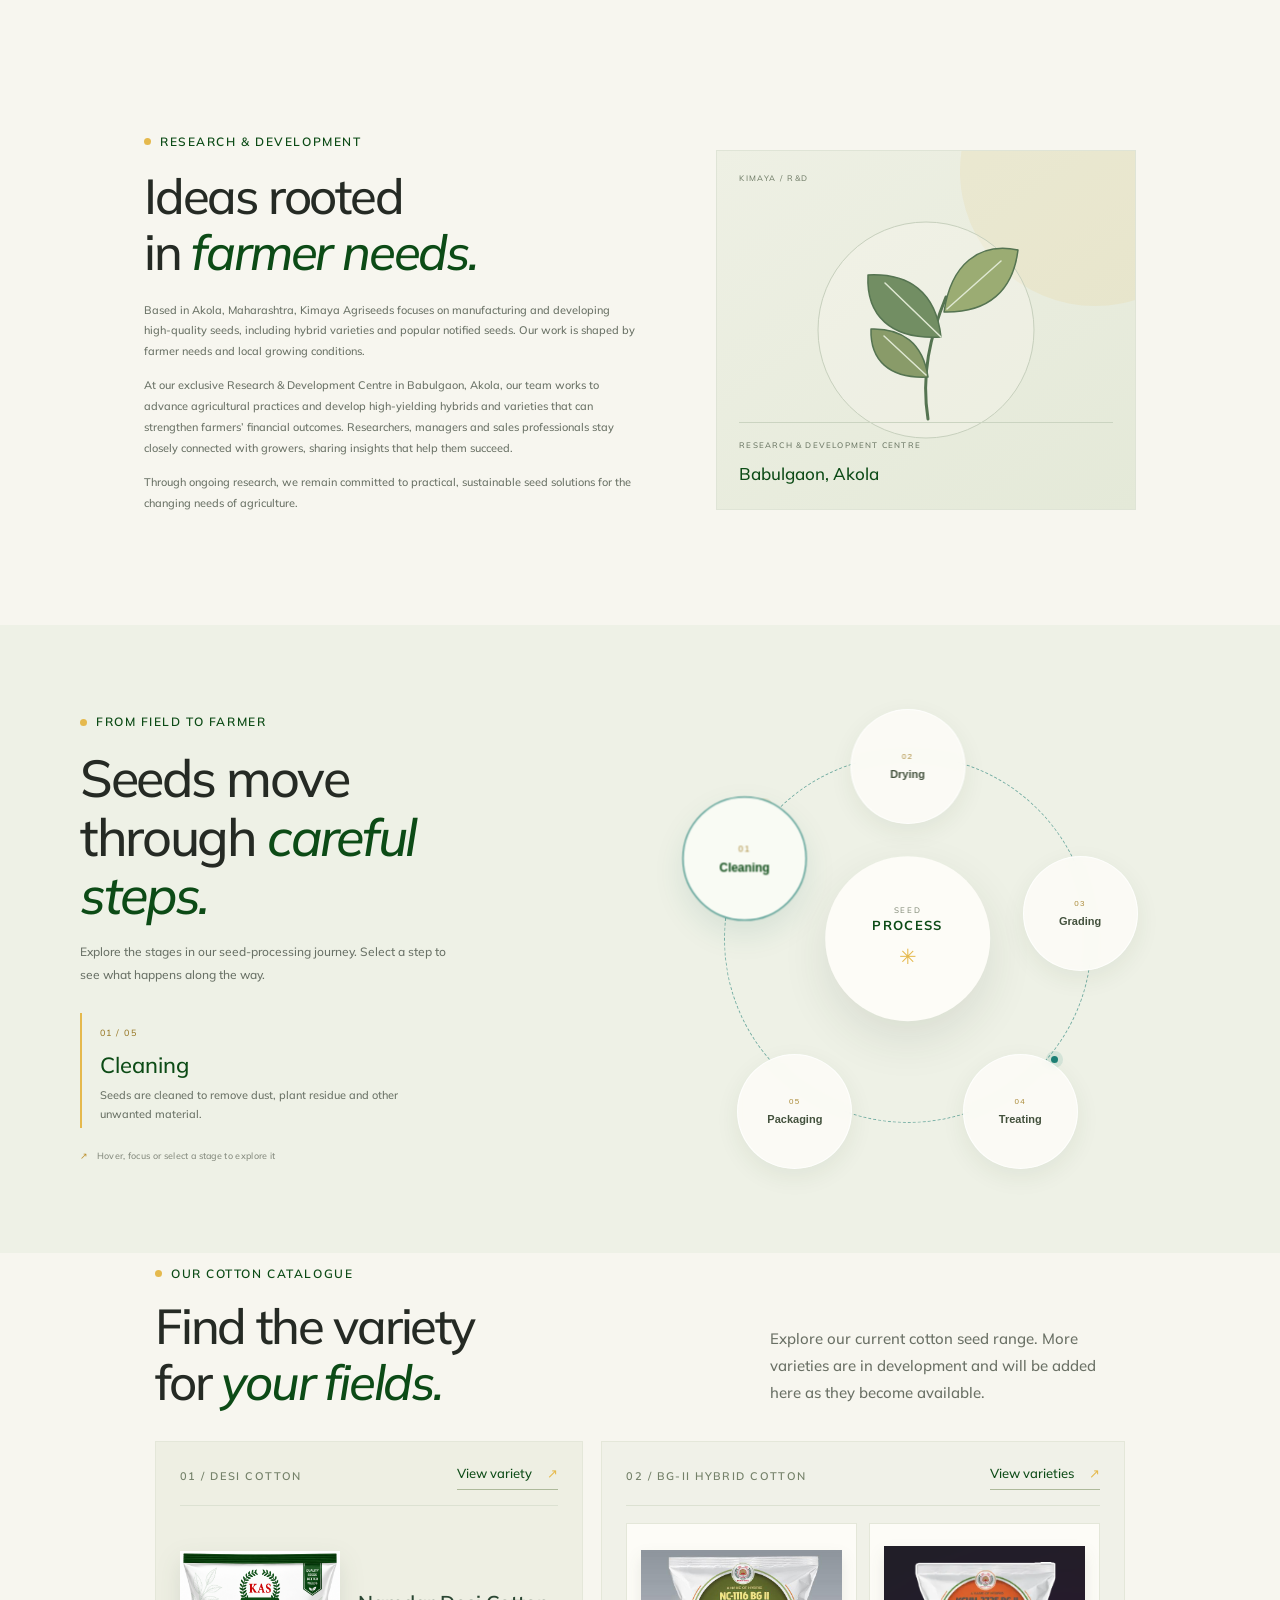
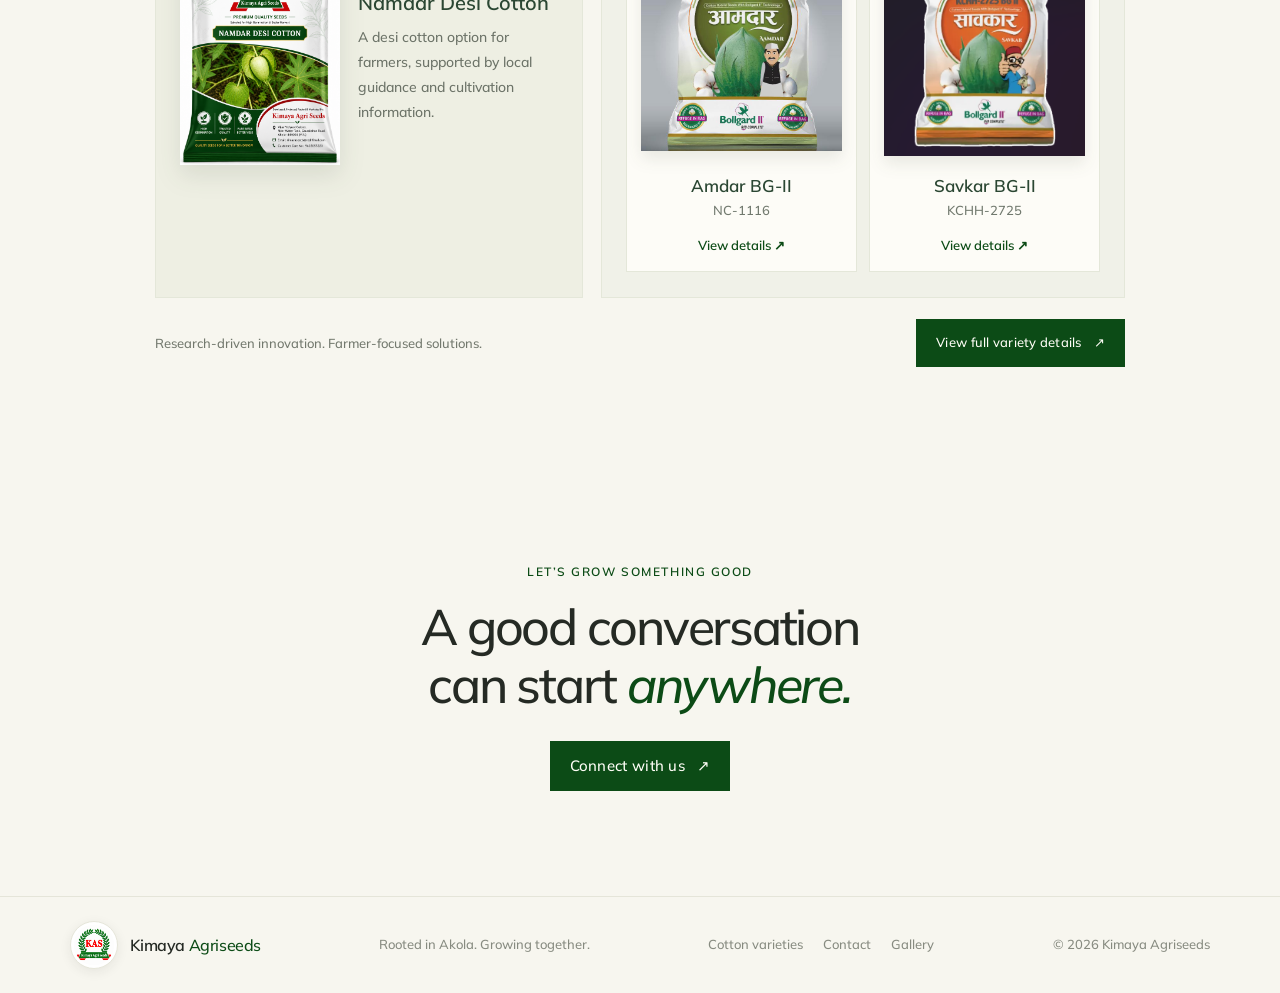
==== commit d3583178: "Add photo gallery with field and community stories" ====
--- a/index.html
+++ b/index.html
@@ -7,7 +7,7 @@
 </head>
 <body>
 <div class="topline"><span>Grown with care. Rooted in Akola.</span><a href="tel:+917498053639">Talk to our team&nbsp; ↗</a></div>
-<header class="header"><a class="brand" href="index.html"><img src="kimaya-emblem.png" alt="Kimaya Agri Seeds emblem"><span>Kimaya <b>Agriseeds</b></span></a><button class="menu-toggle" aria-label="Open navigation" aria-expanded="false">☰</button><nav class="nav"><a class="active" href="index.html">Home</a><a href="products.html">Cotton varieties</a><a href="contact.html">Contact</a><a class="nav-cta" href="contact.html">Let’s talk <span>↗</span></a></nav></header>
+<header class="header"><a class="brand" href="index.html"><img src="kimaya-emblem.png" alt="Kimaya Agri Seeds emblem"><span>Kimaya <b>Agriseeds</b></span></a><button class="menu-toggle" aria-label="Open navigation" aria-expanded="false">☰</button><nav class="nav"><a class="active" href="index.html">Home</a><a href="products.html">Cotton varieties</a><a href="gallery.html">Gallery</a><a href="contact.html">Contact</a><a class="nav-cta" href="contact.html">Let’s talk <span>↗</span></a></nav></header>
 <main>
 <section class="hero"><div class="hero-copy"><p class="eyebrow"><i></i> Research-Driven Cotton Seeds</p><h1>Research Today.<br><em>Better Harvests<br>Tomorrow.</em></h1><p class="marathi-tagline">पहिले पेरून पाहा, मग विश्वास करा!</p><p class="hero-intro">Research-led cotton seeds for Maharashtra’s farms. Explore our desi and BG-II varieties, developed with farmer needs and local conditions in mind.</p><div class="hero-actions"><a class="button button-dark" href="#home-catalogue">Explore cotton varieties <span>↘</span></a><a class="text-link" href="contact.html#bulk-supply">Enquire about bulk supply <span>↗</span></a></div><div class="hero-note"><span class="note-mark">✳</span><span>Research-driven innovation.<br><b>Farmer-focused solutions.</b></span></div></div><div class="hero-field-visual hero-product-visual"><img src="cotton-varieties-hero.png" alt="Kimaya Agriseeds seed packets for Namdar Desi Cotton, Amdar BG-II and Savkar BG-II"><span class="field-visual-tag">OUR COTTON VARIETIES <i>✳</i></span></div></section>
 <section class="trust-strip"><div><span class="strip-icon">✳</span><span><b>Dedicated R&amp;D</b><small>Research &amp; development facility</small></span></div><div><span class="strip-icon">⌁</span><span><b>Desi &amp; BG-II cotton seeds</b><small>More choices for farmers</small></span></div><div><span class="strip-icon">↗</span><span><b>Bulk supply available</b><small>For dealers &amp; distributors</small></span></div></section>
@@ -63,7 +63,7 @@
 </section>
 <section class="home-catalogue section-wrap" id="home-catalogue"><div class="home-catalogue-heading"><div><p class="eyebrow"><i></i> OUR COTTON CATALOGUE</p><h2>Find the variety<br>for <em>your fields.</em></h2></div><p>Explore our current cotton seed range. More varieties are in development and will be added here as they become available.</p></div><div class="home-catalogue-grid"><article class="home-category-card home-category-desi"><div class="home-category-top"><span class="home-category-kicker">01 / DESI COTTON</span><a class="text-link" href="products.html#namdar-proof">View variety <span>↗</span></a></div><div class="home-category-product"><img src="namdar-desi-cotton-packet.png" alt="Namdar Desi Cotton seed packet"><div><h3>Namdar Desi Cotton</h3><p>A desi cotton option for farmers, supported by local guidance and cultivation information.</p></div></div></article><article class="home-category-card home-category-hybrid"><div class="home-category-top"><span class="home-category-kicker">02 / BG-II HYBRID COTTON</span><a class="text-link" href="products.html#amdar-proof">View varieties <span>↗</span></a></div><div class="home-hybrid-products"><a class="home-hybrid-product" href="products.html#amdar-proof"><img src="amdar-bg2.jpeg" alt="Amdar BG-II NC-1116 seed packet"><h3>Amdar BG-II</h3><span>NC-1116</span><b>View details ↗</b></a><a class="home-hybrid-product" href="products.html#savkar-proof"><img src="savkar-bg2.png" alt="Savkar BG-II KCHH-2725 seed packet"><h3>Savkar BG-II</h3><span>KCHH-2725</span><b>View details ↗</b></a></div></article></div><div class="home-catalogue-foot"><span>Research-driven innovation. Farmer-focused solutions.</span><a class="button button-dark" href="products.html">View full variety details <span>↗</span></a></div></section>
 <section class="closing section-wrap"><p class="eyebrow">LET’S GROW SOMETHING GOOD</p><h2>A good conversation<br>can start <em>anywhere.</em></h2><a class="button button-dark" href="contact.html">Connect with us <span>↗</span></a></section>
-</main><footer class="footer"><a class="brand footer-brand" href="index.html"><img src="kimaya-emblem.png" alt=""><span>Kimaya <b>Agriseeds</b></span></a><span>Rooted in Akola. Growing together.</span><div><a href="products.html">Cotton varieties</a><a href="contact.html">Contact</a></div><small>© 2026 Kimaya Agriseeds</small></footer><script src="script.js"></script><script>
+</main><footer class="footer"><a class="brand footer-brand" href="index.html"><img src="kimaya-emblem.png" alt=""><span>Kimaya <b>Agriseeds</b></span></a><span>Rooted in Akola. Growing together.</span><div><a href="products.html">Cotton varieties</a><a href="contact.html">Contact</a><a href="gallery.html">Gallery</a></div><small>© 2026 Kimaya Agriseeds</small></footer><script src="script.js"></script><script>
   window.si = window.si || function () { (window.siq = window.siq || []).push(arguments); };
 </script>
 <script defer src="/_vercel/speed-insights/script.js"></script></body></html>
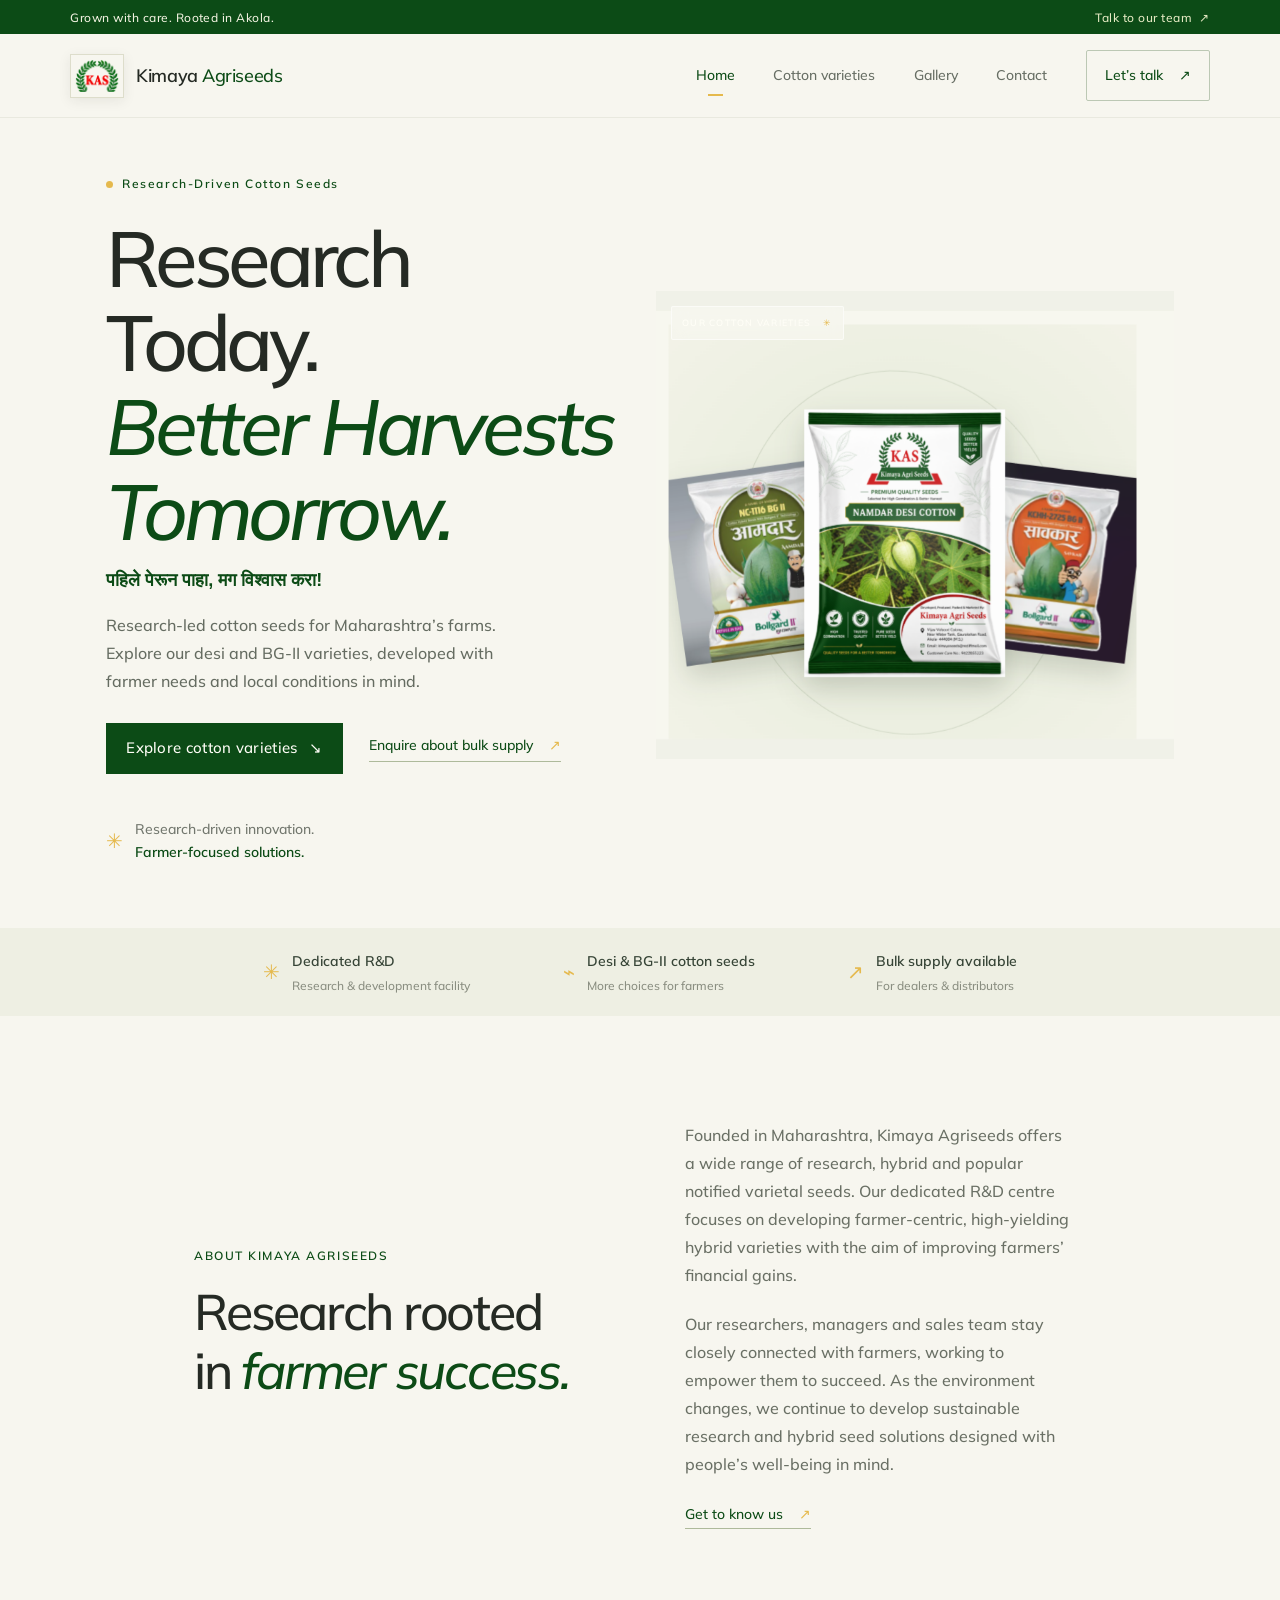
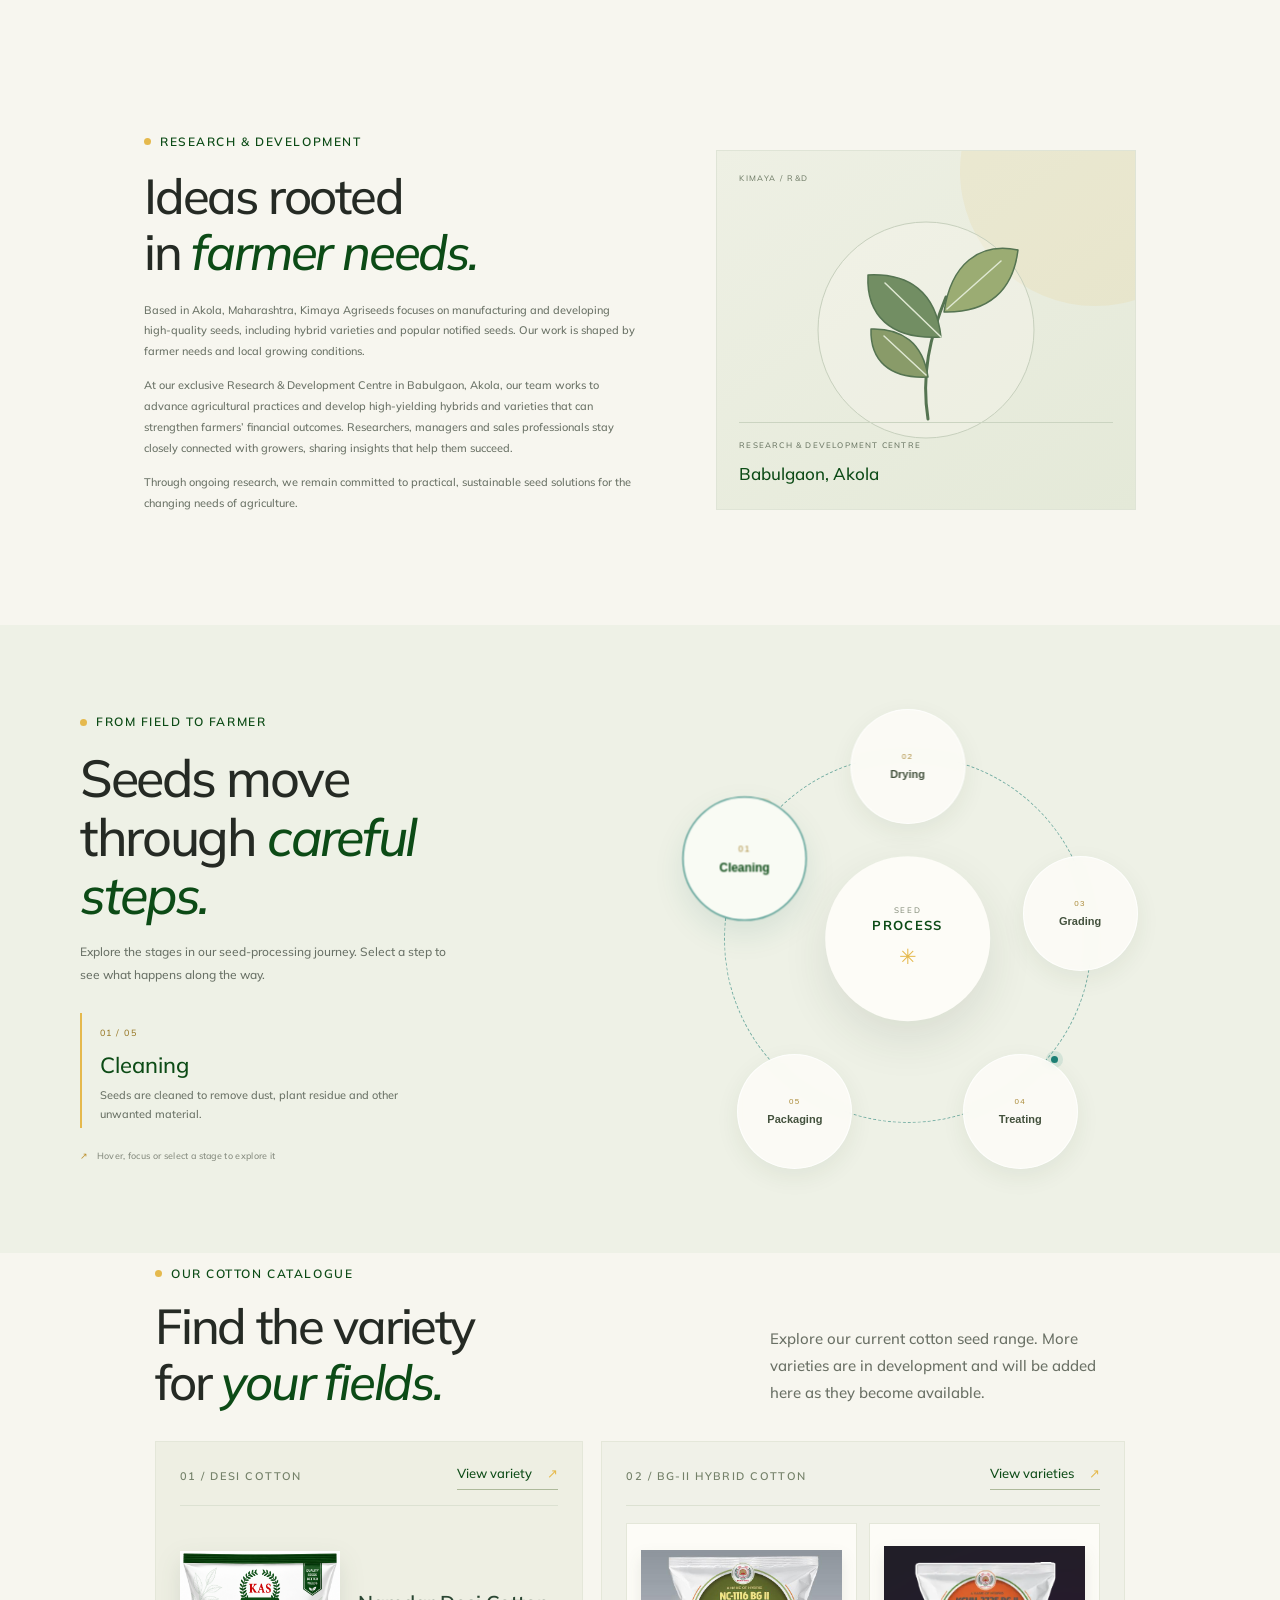
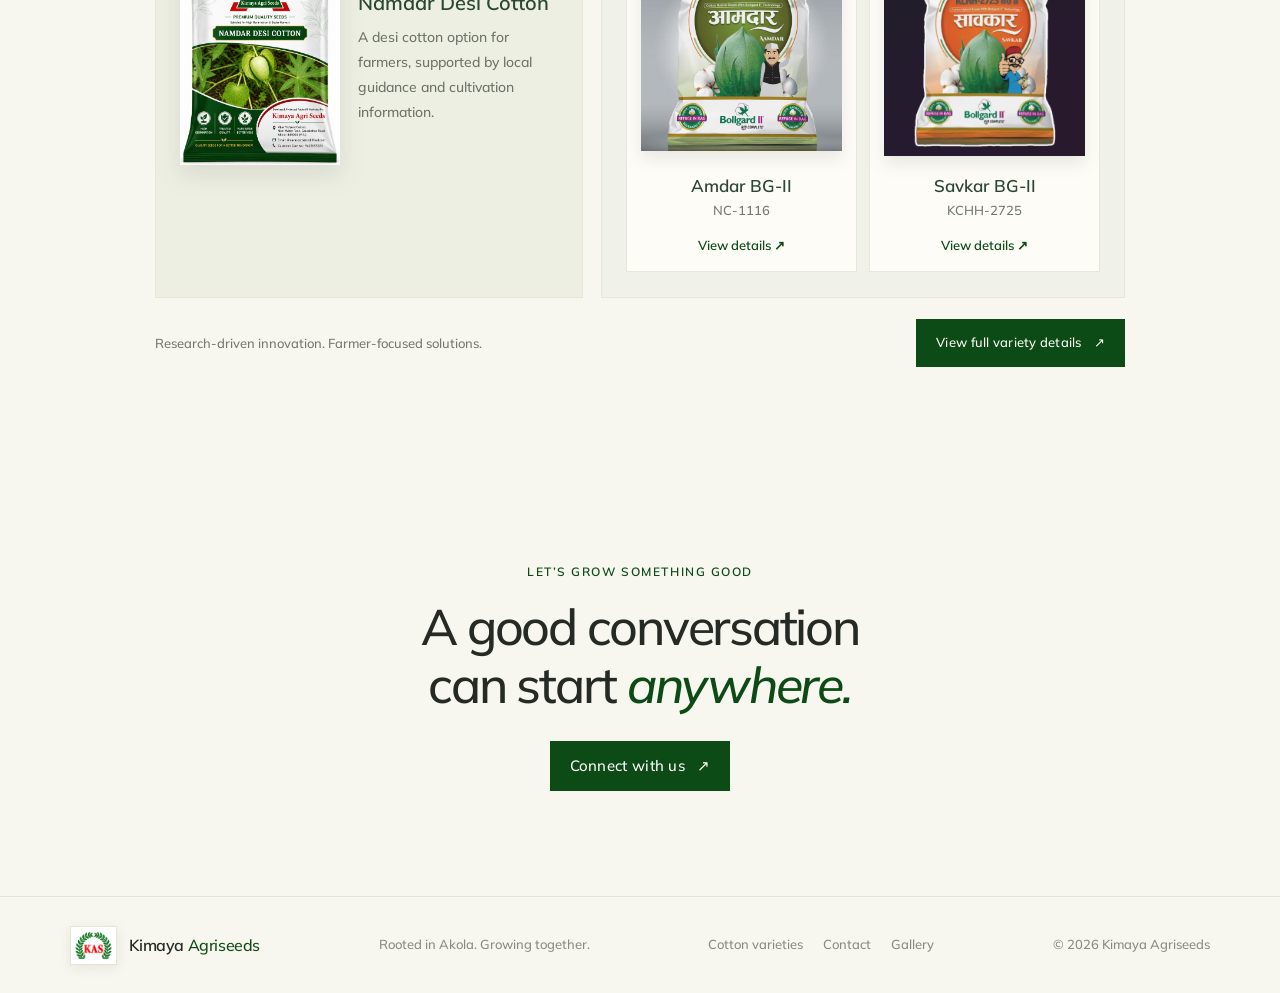
==== commit 855e335c: "Use the company KAS emblem across the website" ====
--- a/index.html
+++ b/index.html
@@ -3,11 +3,11 @@
 <head>
   <meta charset="utf-8"><meta name="viewport" content="width=device-width, initial-scale=1">
   <meta name="theme-color" content="#f7f7ef"><meta name="description" content="Kimaya Agriseeds — thoughtful seed solutions, rooted in Akola. Discover our cotton seed varieties and bulk supply enquiries.">
-  <title>Kimaya Agriseeds — Rooted in possibility</title><link rel="icon" href="kimaya-emblem.png"><link rel="stylesheet" href="styles.css">
+  <title>Kimaya Agriseeds — Rooted in possibility</title><link rel="icon" href="kimaya-kas-mark.png"><link rel="stylesheet" href="styles.css">
 </head>
 <body>
 <div class="topline"><span>Grown with care. Rooted in Akola.</span><a href="tel:+917498053639">Talk to our team&nbsp; ↗</a></div>
-<header class="header"><a class="brand" href="index.html"><img src="kimaya-emblem.png" alt="Kimaya Agri Seeds emblem"><span>Kimaya <b>Agriseeds</b></span></a><button class="menu-toggle" aria-label="Open navigation" aria-expanded="false">☰</button><nav class="nav"><a class="active" href="index.html">Home</a><a href="products.html">Cotton varieties</a><a href="gallery.html">Gallery</a><a href="contact.html">Contact</a><a class="nav-cta" href="contact.html">Let’s talk <span>↗</span></a></nav></header>
+<header class="header"><a class="brand" href="index.html"><img src="kimaya-kas-mark.png" alt="Kimaya Agri Seeds emblem"><span>Kimaya <b>Agriseeds</b></span></a><button class="menu-toggle" aria-label="Open navigation" aria-expanded="false">☰</button><nav class="nav"><a class="active" href="index.html">Home</a><a href="products.html">Cotton varieties</a><a href="gallery.html">Gallery</a><a href="contact.html">Contact</a><a class="nav-cta" href="contact.html">Let’s talk <span>↗</span></a></nav></header>
 <main>
 <section class="hero"><div class="hero-copy"><p class="eyebrow"><i></i> Research-Driven Cotton Seeds</p><h1>Research Today.<br><em>Better Harvests<br>Tomorrow.</em></h1><p class="marathi-tagline">पहिले पेरून पाहा, मग विश्वास करा!</p><p class="hero-intro">Research-led cotton seeds for Maharashtra’s farms. Explore our desi and BG-II varieties, developed with farmer needs and local conditions in mind.</p><div class="hero-actions"><a class="button button-dark" href="#home-catalogue">Explore cotton varieties <span>↘</span></a><a class="text-link" href="contact.html#bulk-supply">Enquire about bulk supply <span>↗</span></a></div><div class="hero-note"><span class="note-mark">✳</span><span>Research-driven innovation.<br><b>Farmer-focused solutions.</b></span></div></div><div class="hero-field-visual hero-product-visual"><img src="cotton-varieties-hero.png" alt="Kimaya Agriseeds seed packets for Namdar Desi Cotton, Amdar BG-II and Savkar BG-II"><span class="field-visual-tag">OUR COTTON VARIETIES <i>✳</i></span></div></section>
 <section class="trust-strip"><div><span class="strip-icon">✳</span><span><b>Dedicated R&amp;D</b><small>Research &amp; development facility</small></span></div><div><span class="strip-icon">⌁</span><span><b>Desi &amp; BG-II cotton seeds</b><small>More choices for farmers</small></span></div><div><span class="strip-icon">↗</span><span><b>Bulk supply available</b><small>For dealers &amp; distributors</small></span></div></section>
@@ -63,7 +63,7 @@
 </section>
 <section class="home-catalogue section-wrap" id="home-catalogue"><div class="home-catalogue-heading"><div><p class="eyebrow"><i></i> OUR COTTON CATALOGUE</p><h2>Find the variety<br>for <em>your fields.</em></h2></div><p>Explore our current cotton seed range. More varieties are in development and will be added here as they become available.</p></div><div class="home-catalogue-grid"><article class="home-category-card home-category-desi"><div class="home-category-top"><span class="home-category-kicker">01 / DESI COTTON</span><a class="text-link" href="products.html#namdar-proof">View variety <span>↗</span></a></div><div class="home-category-product"><img src="namdar-desi-cotton-packet.png" alt="Namdar Desi Cotton seed packet"><div><h3>Namdar Desi Cotton</h3><p>A desi cotton option for farmers, supported by local guidance and cultivation information.</p></div></div></article><article class="home-category-card home-category-hybrid"><div class="home-category-top"><span class="home-category-kicker">02 / BG-II HYBRID COTTON</span><a class="text-link" href="products.html#amdar-proof">View varieties <span>↗</span></a></div><div class="home-hybrid-products"><a class="home-hybrid-product" href="products.html#amdar-proof"><img src="amdar-bg2.jpeg" alt="Amdar BG-II NC-1116 seed packet"><h3>Amdar BG-II</h3><span>NC-1116</span><b>View details ↗</b></a><a class="home-hybrid-product" href="products.html#savkar-proof"><img src="savkar-bg2.png" alt="Savkar BG-II KCHH-2725 seed packet"><h3>Savkar BG-II</h3><span>KCHH-2725</span><b>View details ↗</b></a></div></article></div><div class="home-catalogue-foot"><span>Research-driven innovation. Farmer-focused solutions.</span><a class="button button-dark" href="products.html">View full variety details <span>↗</span></a></div></section>
 <section class="closing section-wrap"><p class="eyebrow">LET’S GROW SOMETHING GOOD</p><h2>A good conversation<br>can start <em>anywhere.</em></h2><a class="button button-dark" href="contact.html">Connect with us <span>↗</span></a></section>
-</main><footer class="footer"><a class="brand footer-brand" href="index.html"><img src="kimaya-emblem.png" alt=""><span>Kimaya <b>Agriseeds</b></span></a><span>Rooted in Akola. Growing together.</span><div><a href="products.html">Cotton varieties</a><a href="contact.html">Contact</a><a href="gallery.html">Gallery</a></div><small>© 2026 Kimaya Agriseeds</small></footer><script src="script.js"></script><script>
+</main><footer class="footer"><a class="brand footer-brand" href="index.html"><img src="kimaya-kas-mark.png" alt=""><span>Kimaya <b>Agriseeds</b></span></a><span>Rooted in Akola. Growing together.</span><div><a href="products.html">Cotton varieties</a><a href="contact.html">Contact</a><a href="gallery.html">Gallery</a></div><small>© 2026 Kimaya Agriseeds</small></footer><script src="script.js"></script><script>
   window.si = window.si || function () { (window.siq = window.siq || []).push(arguments); };
 </script>
 <script defer src="/_vercel/speed-insights/script.js"></script></body></html>
--- a/styles.css
+++ b/styles.css
@@ -357,3 +357,8 @@
 .rd-feature-caption span{font-size:8px;letter-spacing:.15em;color:#6c7865}
 .rd-feature-caption b{font-size:17px;font-weight:500;color:var(--forest)}
 @media(max-width:760px){.rd-section{grid-template-columns:1fr;gap:26px;padding:65px 7%}.rd-copy h2{font-size:clamp(36px,9vw,46px)}.rd-feature{min-height:300px}.rd-botanical{inset:28px 15%}}
+
+/* Use the supplied KAS crest with the readable wordmark in site navigation. */
+.brand img{width:54px;height:44px;object-fit:contain;border-radius:0;mix-blend-mode:multiply}
+.footer-brand img{width:47px;height:39px}
+@media(max-width:760px){.brand img{width:48px;height:40px}.footer-brand img{width:42px;height:35px}}
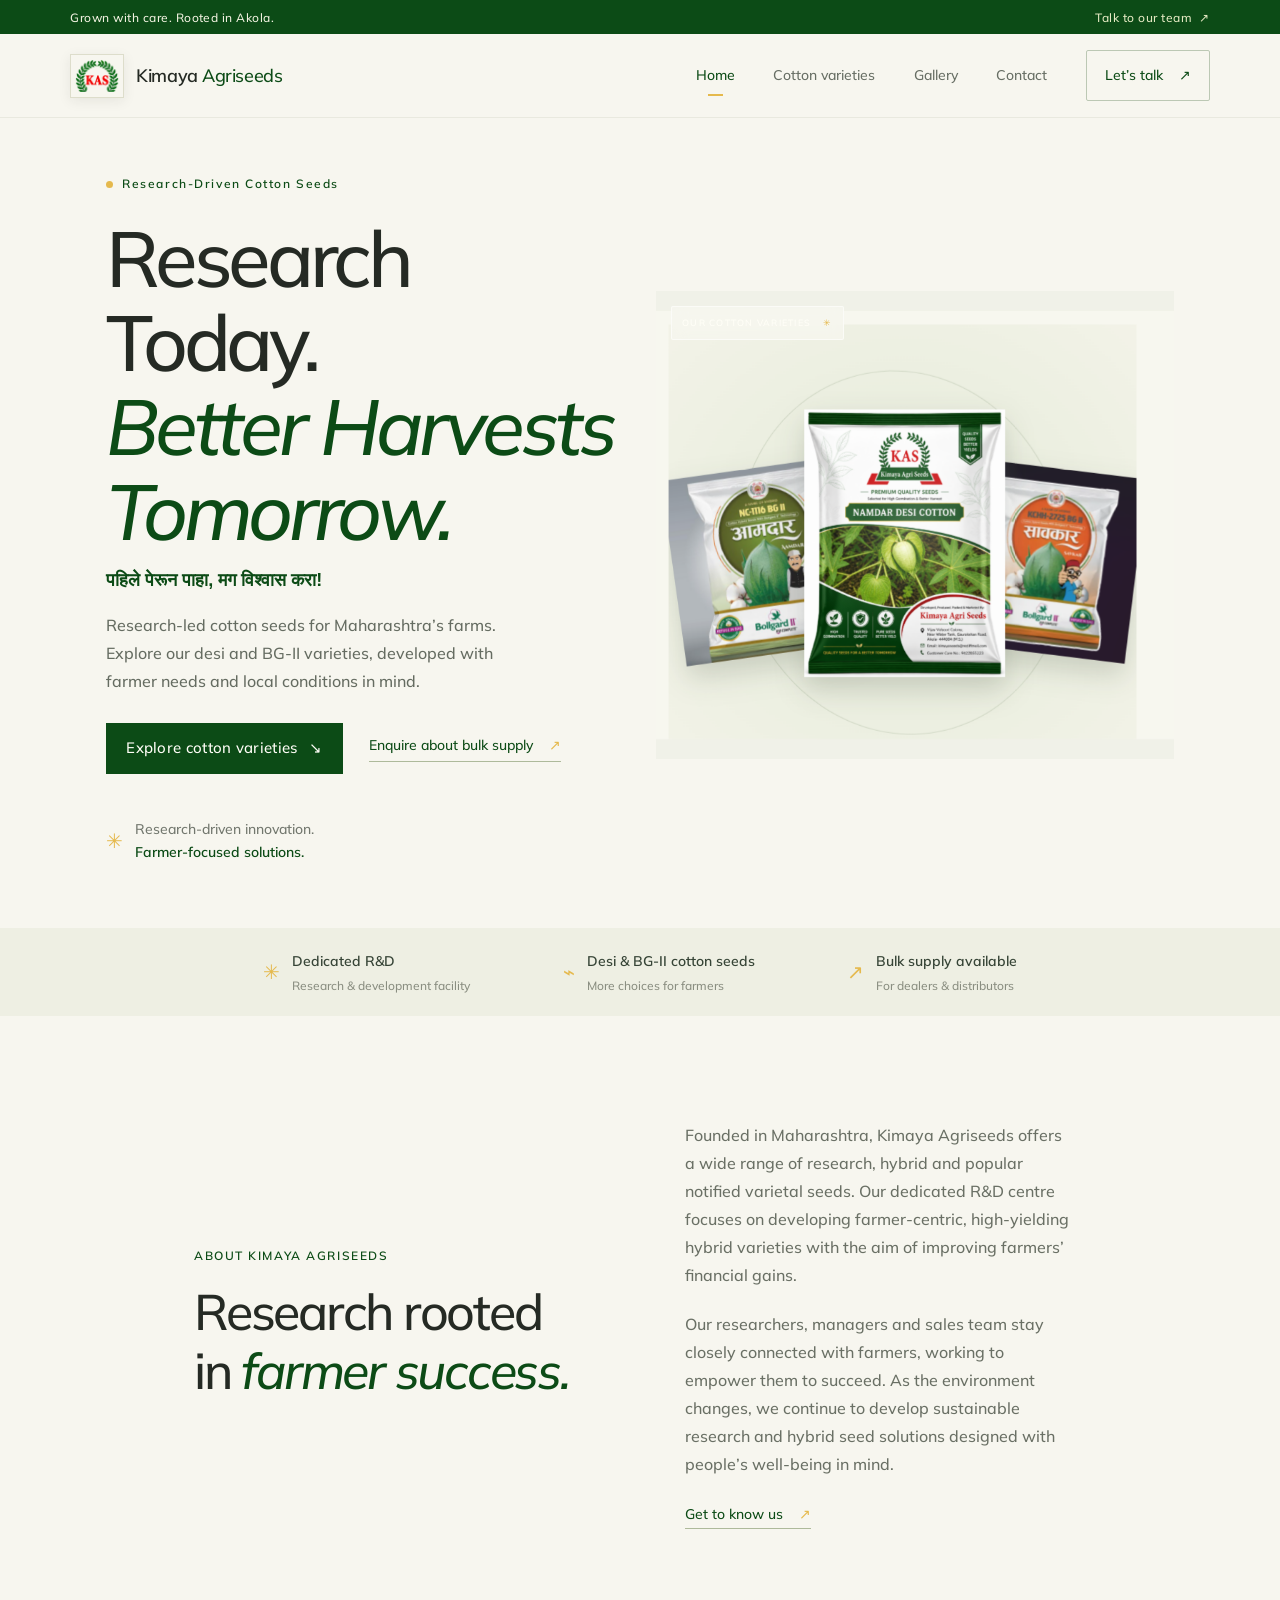
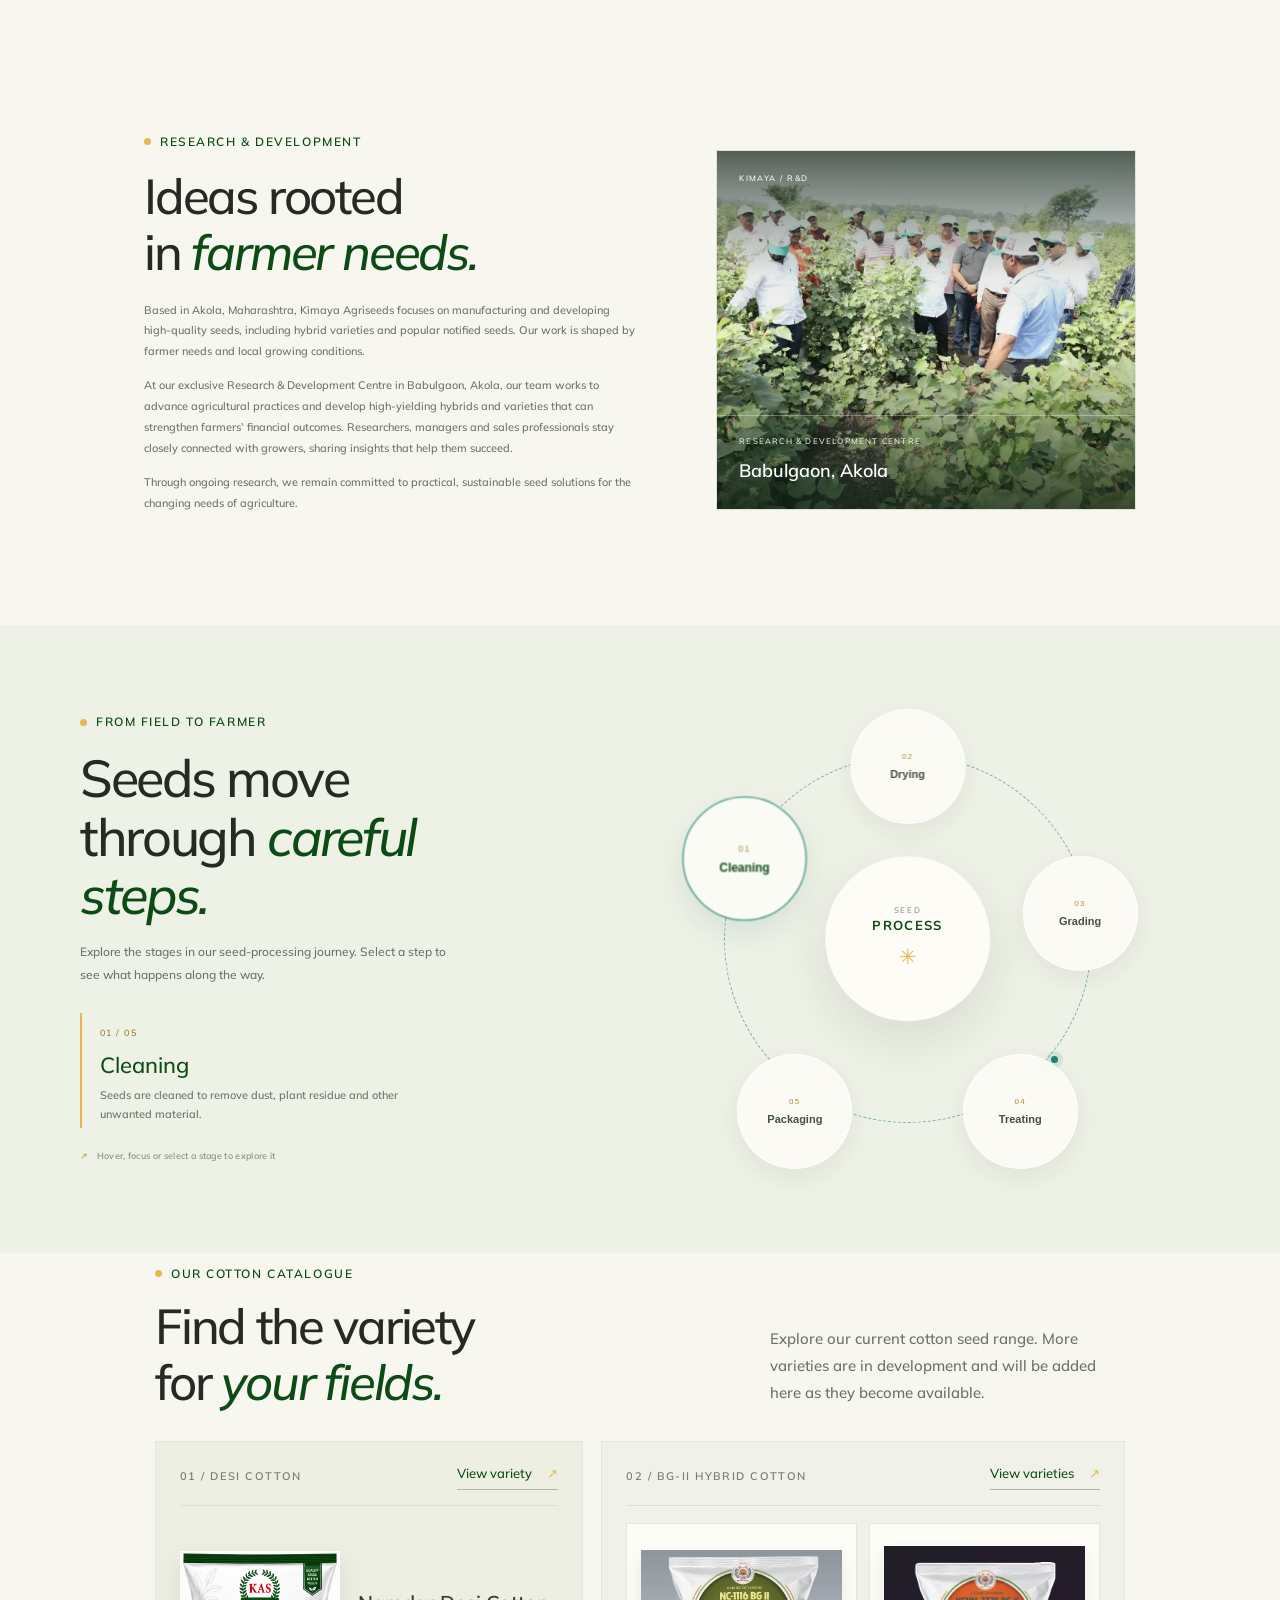
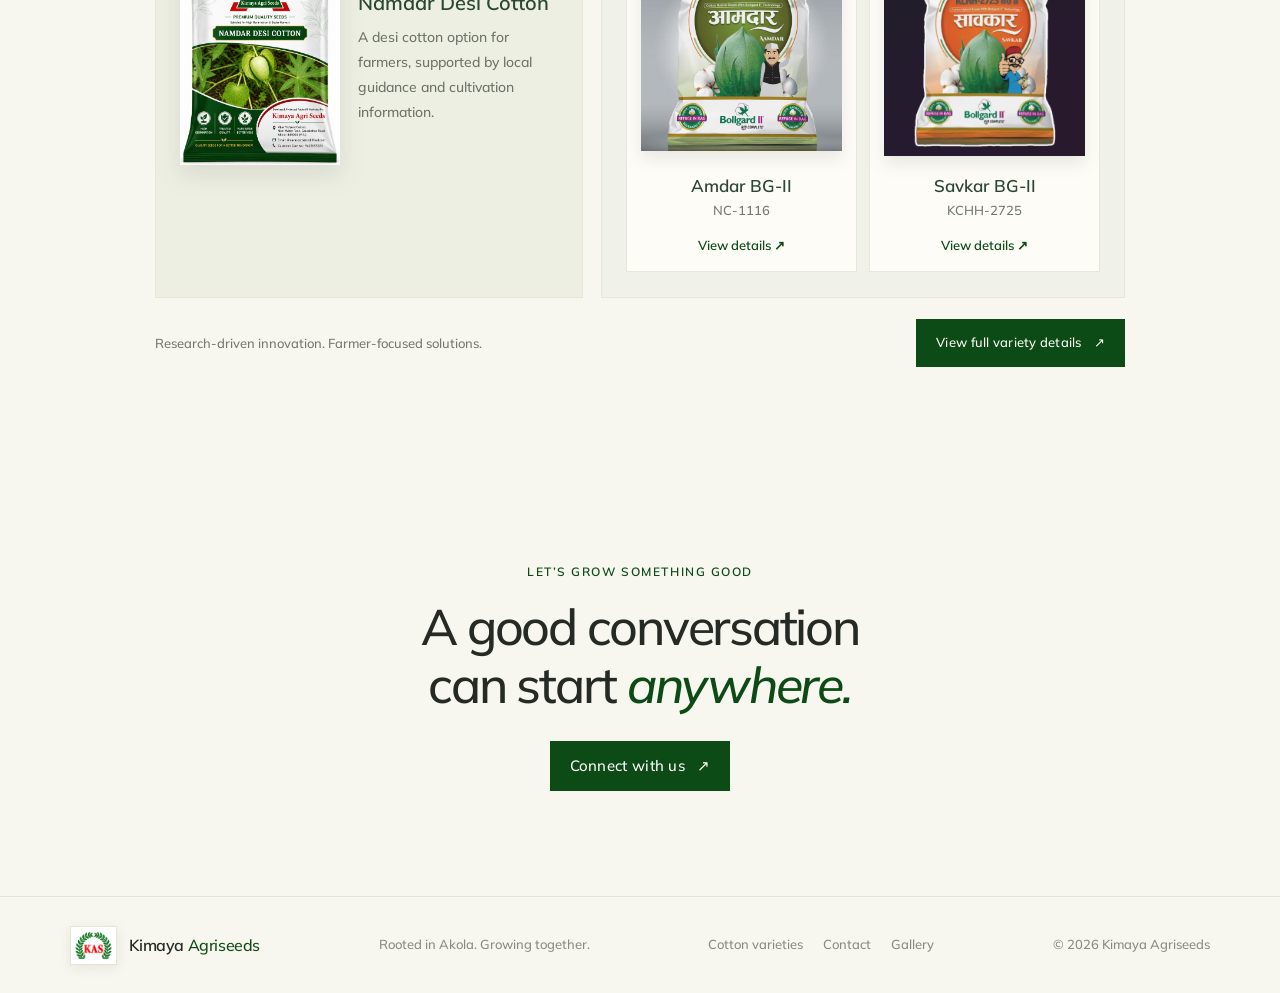
==== commit fb2f2ec2: "Show field research photo in the R&D section" ====
--- a/index.html
+++ b/index.html
@@ -21,19 +21,8 @@
     <p>Through ongoing research, we remain committed to practical, sustainable seed solutions for the changing needs of agriculture.</p>
   </div>
   <aside class="rd-feature" aria-label="Kimaya Agriseeds Research and Development Centre in Babulgaon, Akola">
+    <div class="rd-photo"><img src="gallery-images/photo-06.webp" alt="Growers and team reviewing a cotton crop during a field visit" loading="lazy"></div>
     <span class="rd-feature-index">KIMAYA / R&amp;D</span>
-    <div class="rd-botanical" aria-hidden="true">
-      <svg viewBox="0 0 260 260" role="presentation">
-        <circle cx="130" cy="130" r="108"></circle>
-        <path class="rd-stem" d="M132 219c-7-44 2-83 18-122"></path>
-        <path class="rd-leaf" d="M145 137c-51 3-75-22-73-62 41-2 68 17 73 62Z"></path>
-        <path class="rd-vein" d="M145 137 89 83"></path>
-        <path class="rd-leaf rd-leaf-two" d="M148 112c7-48 35-70 74-62-5 40-29 63-74 62Z"></path>
-        <path class="rd-vein" d="m151 109 54-48"></path>
-        <path class="rd-leaf rd-leaf-three" d="M132 177c-39 2-58-17-57-48 31-1 52 14 57 48Z"></path>
-        <path class="rd-vein" d="m130 175-42-39"></path>
-      </svg>
-    </div>
     <div class="rd-feature-caption"><span>RESEARCH &amp; DEVELOPMENT CENTRE</span><b>Babulgaon, Akola</b></div>
   </aside>
 </section>
--- a/styles.css
+++ b/styles.css
@@ -362,3 +362,17 @@
 .brand img{width:54px;height:44px;object-fit:contain;border-radius:0;mix-blend-mode:multiply}
 .footer-brand img{width:47px;height:39px}
 @media(max-width:760px){.brand img{width:48px;height:40px}.footer-brand img{width:42px;height:35px}}
+
+
+/* Field photograph for the Research & Development feature. */
+.rd-feature{min-height:360px;padding:0;background:#e3e8d8}
+.rd-photo{position:absolute;inset:0}
+.rd-photo img{display:block;width:100%;height:100%;object-fit:cover;object-position:center 43%;filter:saturate(.9);transition:transform .75s cubic-bezier(.2,.75,.25,1),filter .4s ease}
+.rd-feature:hover .rd-photo img{transform:scale(1.035);filter:saturate(1)}
+.rd-feature:before{position:absolute;inset:0;top:0;right:0;width:auto;height:auto;z-index:1;border-radius:0;background:linear-gradient(180deg,#122316b8 0%,#12231618 35%,#12231608 55%,#122316c9 100%);transform:none}
+.rd-feature-index{position:absolute;top:20px;left:22px;z-index:2;color:#fff;letter-spacing:.18em}
+.rd-feature-caption{position:absolute;z-index:2;left:0;right:0;bottom:0;padding:18px 22px 22px;border-top:1px solid #ffffff4d;display:flex;flex-direction:column;gap:7px}
+.rd-feature-caption span{font-size:8px;letter-spacing:.15em;color:#eef1e5}
+.rd-feature-caption b{font-size:18px;font-weight:600;color:#fff}
+@media(max-width:760px){.rd-feature{min-height:300px}.rd-feature-index{top:17px;left:18px}.rd-feature-caption{padding:15px 18px 18px}}
+@media(prefers-reduced-motion:reduce){.rd-photo img,.rd-feature:hover .rd-photo img{transition:none;transform:none}}
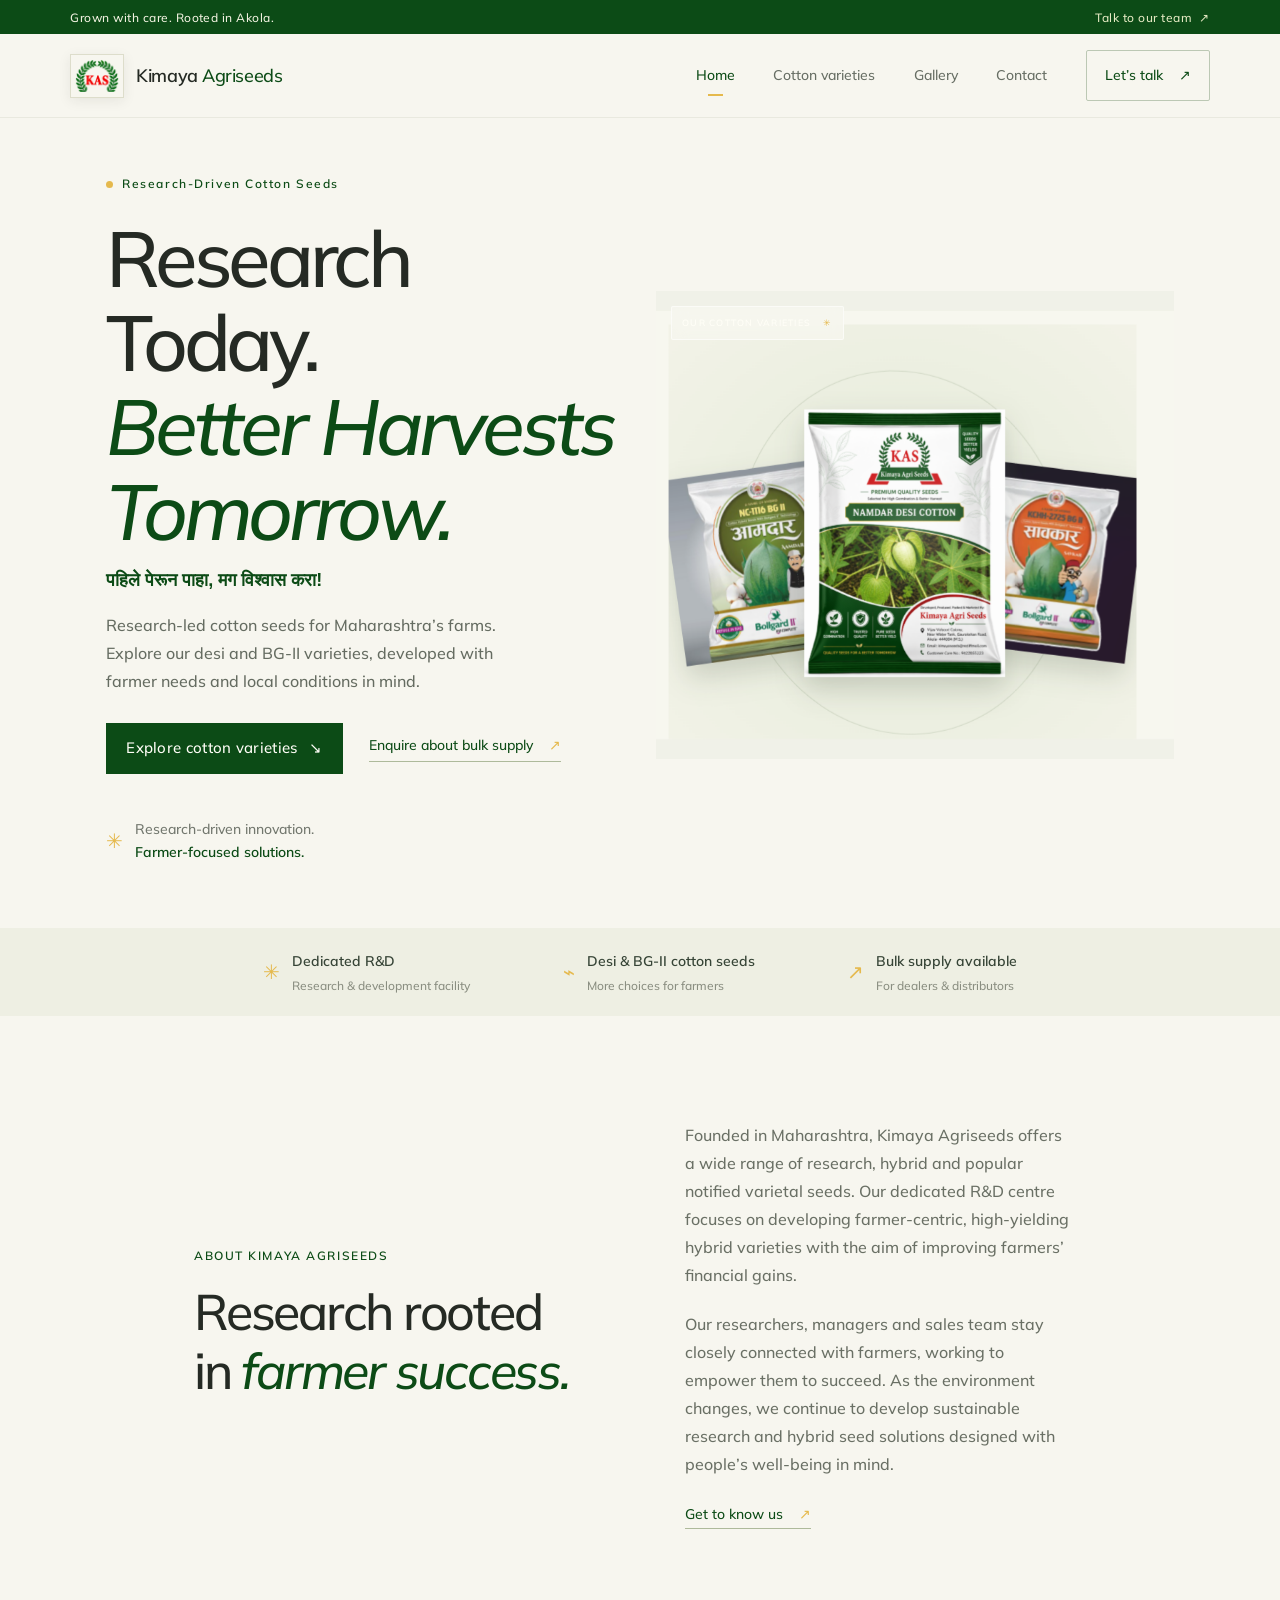
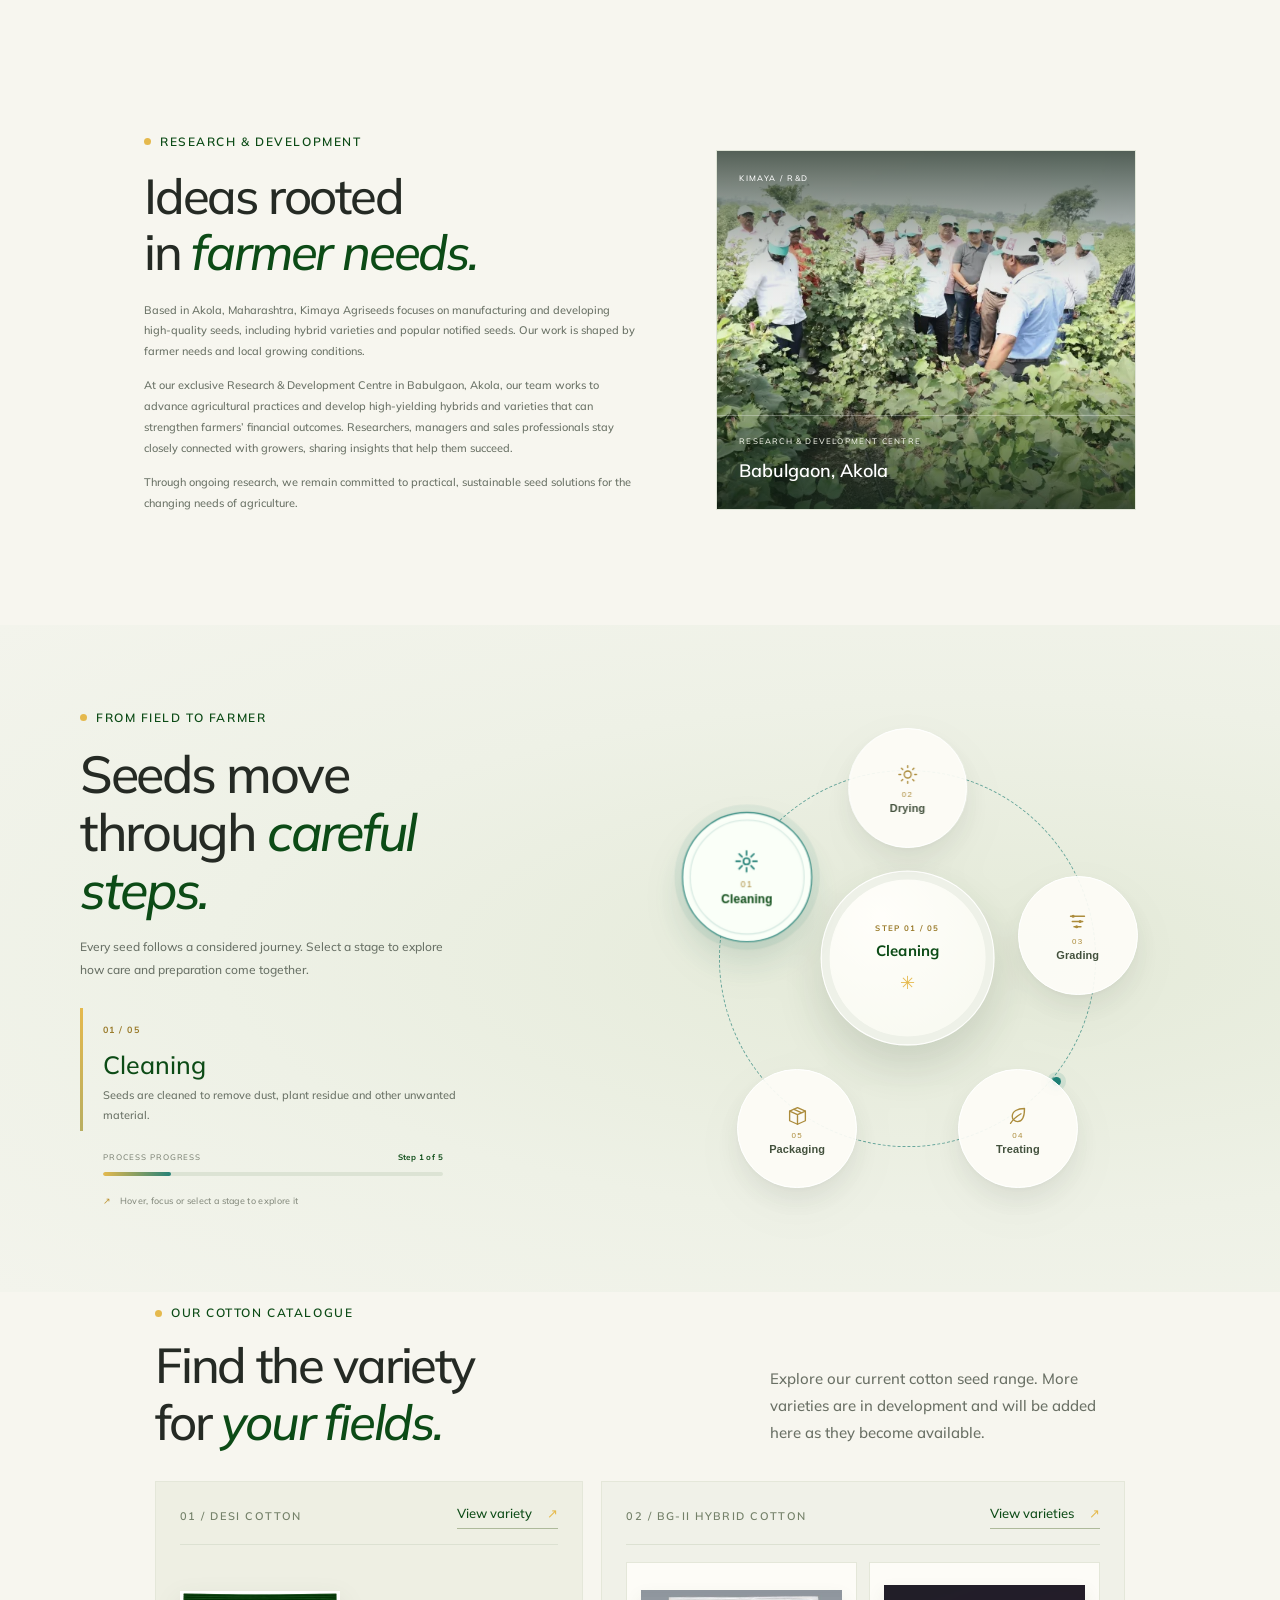
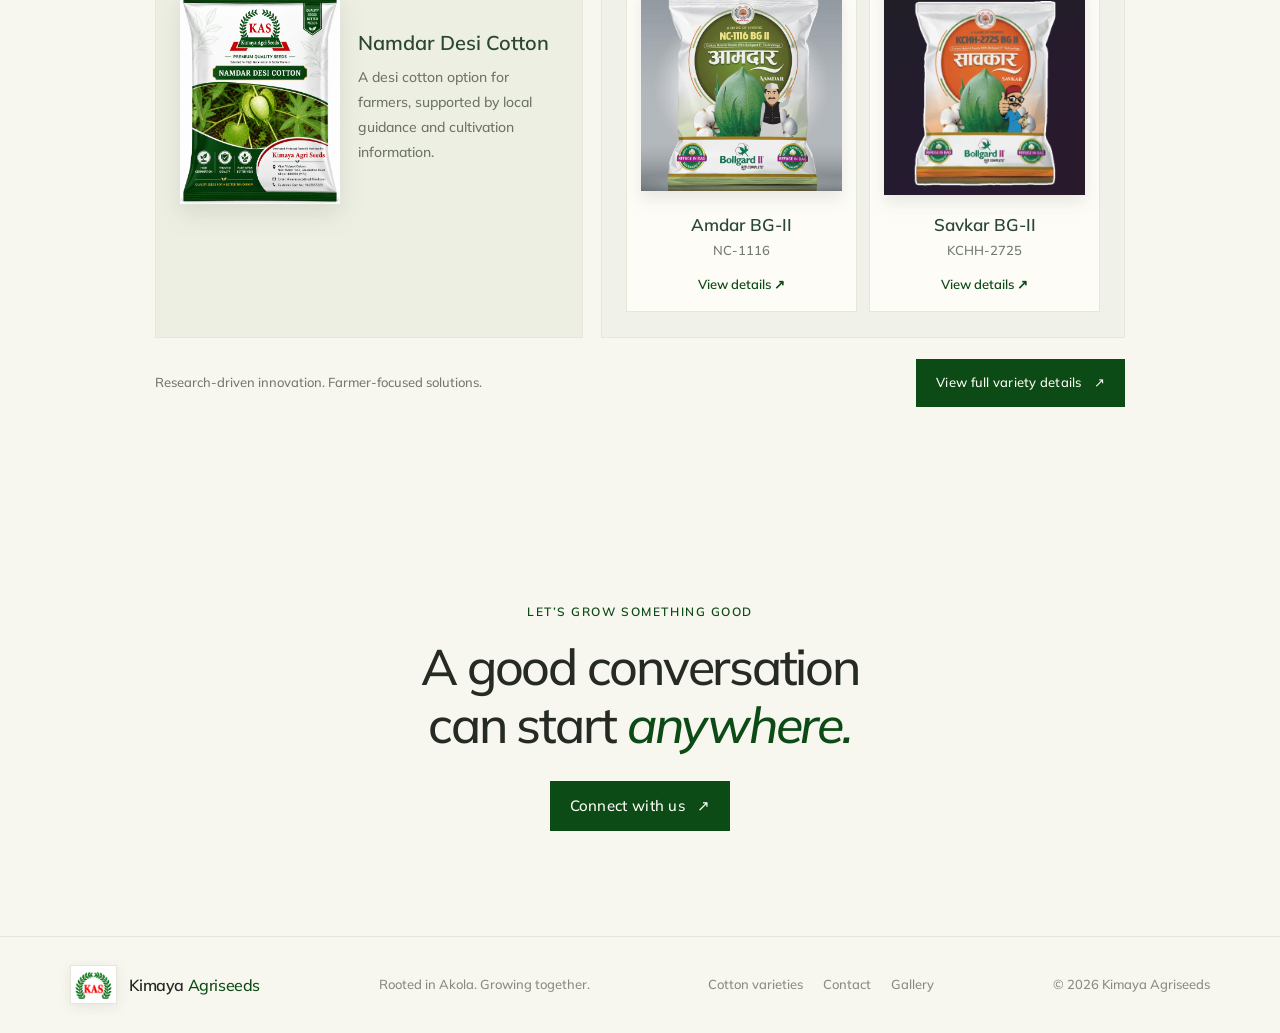
==== commit ebfdeb14: "Enhance seed-process interaction and progress display" ====
--- a/index.html
+++ b/index.html
@@ -31,22 +31,26 @@
     <div class="seed-process-copy">
       <p class="eyebrow"><i></i> FROM FIELD TO FARMER</p>
       <h2>Seeds move<br>through <em>careful steps.</em></h2>
-      <p class="seed-process-intro">Explore the stages in our seed-processing journey. Select a step to see what happens along the way.</p>
+      <p class="seed-process-intro">Every seed follows a considered journey. Select a stage to explore how care and preparation come together.</p>
       <div class="process-detail" id="process-detail" aria-live="polite">
         <span class="process-count" id="process-count">01 / 05</span>
         <h3 id="process-title">Cleaning</h3>
         <p id="process-description">Seeds are cleaned to remove dust, plant residue and other unwanted material.</p>
       </div>
+      <div class="process-progress-wrap">
+        <div class="process-progress-meta"><span>PROCESS PROGRESS</span><span id="process-progress-label">Step 1 of 5</span></div>
+        <div class="process-progress" id="process-progress" role="progressbar" aria-label="Selected process step" aria-valuemin="1" aria-valuemax="5" aria-valuenow="1"><span id="process-progress-bar"></span></div>
+      </div>
       <p class="process-hint"><span aria-hidden="true">↗</span> Hover, focus or select a stage to explore it</p>
     </div>
     <div class="process-wheel" role="group" aria-label="Five seed-processing stages">
       <div class="process-orbit" aria-hidden="true"></div>
-      <div class="process-wheel-center" aria-hidden="true"><span>SEED</span><b>PROCESS</b><i>✳</i></div>
-      <button class="process-step process-step-cleaning is-active" type="button" data-step="01" data-title="Cleaning" data-description="Seeds are cleaned to remove dust, plant residue and other unwanted material." aria-pressed="true"><span>01</span><b>Cleaning</b></button>
-      <button class="process-step process-step-drying" type="button" data-step="02" data-title="Drying" data-description="Seed moisture is brought to a suitable level for careful handling and storage." aria-pressed="false"><span>02</span><b>Drying</b></button>
-      <button class="process-step process-step-grading" type="button" data-step="03" data-title="Grading" data-description="Seeds are sorted into grades to support consistency across the product." aria-pressed="false"><span>03</span><b>Grading</b></button>
-      <button class="process-step process-step-treating" type="button" data-step="04" data-title="Treating" data-description="Seeds are coated with protective material as part of the treatment stage." aria-pressed="false"><span>04</span><b>Treating</b></button>
-      <button class="process-step process-step-packaging" type="button" data-step="05" data-title="Packaging" data-description="Processed seeds are packed for storage and distribution." aria-pressed="false"><span>05</span><b>Packaging</b></button>
+      <div class="process-wheel-center" aria-hidden="true"><span id="process-center-count">STEP 01 / 05</span><b id="process-center-title">Cleaning</b><i>✳</i></div>
+      <button class="process-step process-step-cleaning is-active" type="button" data-step="01" data-title="Cleaning" data-description="Seeds are cleaned to remove dust, plant residue and other unwanted material." aria-pressed="true"><span class="process-icon" aria-hidden="true"><svg viewBox="0 0 24 24"><path d="M12 2v4m0 12v4M2 12h4m12 0h4M4.9 4.9l2.8 2.8m8.6 8.6 2.8 2.8m0-14.2-2.8 2.8m-8.6 8.6-2.8 2.8"/><circle cx="12" cy="12" r="3"/></svg></span><span class="process-number">01</span><b>Cleaning</b></button>
+      <button class="process-step process-step-drying" type="button" data-step="02" data-title="Drying" data-description="Seed moisture is brought to a suitable level for careful handling and storage." aria-pressed="false"><span class="process-icon" aria-hidden="true"><svg viewBox="0 0 24 24"><circle cx="12" cy="12" r="4"/><path d="M12 2v2m0 16v2M4.9 4.9l1.4 1.4m11.4 11.4 1.4 1.4M2 12h2m16 0h2M4.9 19.1l1.4-1.4M17.7 6.3l1.4-1.4"/></svg></span><span class="process-number">02</span><b>Drying</b></button>
+      <button class="process-step process-step-grading" type="button" data-step="03" data-title="Grading" data-description="Seeds are sorted into grades to support consistency across the product." aria-pressed="false"><span class="process-icon" aria-hidden="true"><svg viewBox="0 0 24 24"><path d="M4 6h16M6 12h12M8 18h8"/><circle cx="7" cy="6" r="1"/><circle cx="15" cy="12" r="1"/><circle cx="11" cy="18" r="1"/></svg></span><span class="process-number">03</span><b>Grading</b></button>
+      <button class="process-step process-step-treating" type="button" data-step="04" data-title="Treating" data-description="Seeds are coated with protective material as part of the treatment stage." aria-pressed="false"><span class="process-icon" aria-hidden="true"><svg viewBox="0 0 24 24"><path d="M20 4c-8 0-14 3-14 9a6 6 0 0 0 6 6c6 0 8-7 8-15Z"/><path d="M4 21c3-5 7-8 12-11"/></svg></span><span class="process-number">04</span><b>Treating</b></button>
+      <button class="process-step process-step-packaging" type="button" data-step="05" data-title="Packaging" data-description="Processed seeds are packed for storage and distribution." aria-pressed="false"><span class="process-icon" aria-hidden="true"><svg viewBox="0 0 24 24"><path d="m3 7 9-4 9 4v11l-9 4-9-4V7Z"/><path d="m3 7 9 4 9-4M12 11v11M8 5l9 4"/></svg></span><span class="process-number">05</span><b>Packaging</b></button>
     </div>
   </div>
 </section>
--- a/styles.css
+++ b/styles.css
@@ -376,3 +376,39 @@
 .rd-feature-caption b{font-size:18px;font-weight:600;color:#fff}
 @media(max-width:760px){.rd-feature{min-height:300px}.rd-feature-index{top:17px;left:18px}.rd-feature-caption{padding:15px 18px 18px}}
 @media(prefers-reduced-motion:reduce){.rd-photo img,.rd-feature:hover .rd-photo img{transition:none;transform:none}}
+
+
+/* A more tactile, step-by-step seed-process interaction. */
+.seed-process-section{background:radial-gradient(ellipse at 76% 50%,#e4ead8 0%,#eef1e6 55%,#f3f4ec 100%)}
+.process-detail{position:relative;border-left:3px solid var(--rust);padding:5px 0 5px 20px;min-height:122px}
+.process-detail:before{content:"";position:absolute;left:-3px;top:0;width:3px;height:100%;background:linear-gradient(var(--rust),#88a276);opacity:.48}
+.process-count{font-weight:700}
+.process-detail h3{font-size:25px;margin:8px 0 6px}
+.process-detail p{max-width:370px}
+.process-progress-wrap{margin:19px 0 0 23px;max-width:340px}
+.process-progress-meta{display:flex;justify-content:space-between;gap:10px;margin-bottom:8px;font-size:8px;letter-spacing:.12em;color:#808779}
+.process-progress-meta span:last-child{color:var(--forest);font-weight:700;letter-spacing:.05em}
+.process-progress{height:4px;border-radius:6px;background:#dce3d4;overflow:hidden}
+.process-progress>span{display:block;width:20%;height:100%;border-radius:inherit;background:linear-gradient(90deg,#e5b94d,#258278);transition:width .45s cubic-bezier(.2,.75,.25,1)}
+.process-hint{margin:17px 0 0 23px}
+.process-wheel{filter:drop-shadow(0 18px 24px #273c2409)}
+.process-orbit{border:1px dashed #258278a8;inset:9%;animation-duration:52s}
+.process-orbit:before,.process-orbit:after{width:9px;height:9px}
+.process-wheel-center{width:38%;background:radial-gradient(circle at 34% 26%,#fffefa,#f9faf2 72%);border:1px solid #ffffffd9;box-shadow:0 22px 48px #273c2420,inset 0 0 0 8px #eef1e8;line-height:1.35;transition:box-shadow .35s ease,background .35s ease}
+.process-wheel-center span{font-size:8px;font-weight:700;letter-spacing:.16em;color:#9a7b2b;margin-bottom:8px}
+.process-wheel-center b{font-size:15px;font-weight:700;letter-spacing:.015em;color:var(--forest)}
+.process-wheel-center i{margin-top:9px;font-size:18px;transition:transform .5s ease}
+.process-wheel:has(.process-step:hover) .process-wheel-center i,.process-wheel:has(.process-step:focus-visible) .process-wheel-center i{transform:rotate(45deg) scale(1.18)}
+.process-step{width:26%;gap:3px;border:1px solid #ffffff;background:#fdfcf7ed;box-shadow:0 12px 28px #273c2412,0 2px 5px #273c2408;backdrop-filter:blur(8px)}
+.process-icon{width:25px;height:25px;display:grid;place-items:center;color:#829572;transition:color .25s ease,transform .35s cubic-bezier(.2,.75,.25,1)}
+.process-icon svg{width:21px;height:21px;fill:none;stroke:currentColor;stroke-width:1.55;stroke-linecap:round;stroke-linejoin:round}
+.process-number{font-size:7px;letter-spacing:.17em;color:#a4863a}
+.process-step b{font-size:11px;letter-spacing:.01em}
+.process-step:hover,.process-step:focus-visible,.process-step.is-active{transform:translateY(-3px) scale(1.085);border-color:#258278;background:#fafff8;box-shadow:0 18px 34px #1b655323,0 0 0 7px #25827812;color:#0c4b16}
+.process-step:hover .process-icon,.process-step:focus-visible .process-icon,.process-step.is-active .process-icon{color:#258278;transform:translateY(-1px) scale(1.1)}
+.process-step.is-active:after{content:"";position:absolute;inset:6px;border:1px solid #2582782d;border-radius:50%;pointer-events:none}
+.process-step-drying:hover,.process-step-drying:focus-visible,.process-step-drying.is-active{transform:translate(-50%,-3px) scale(1.085)}
+@media(max-width:850px){.process-wheel{max-width:430px}}
+@media(max-width:760px){.process-detail{min-height:112px}.process-progress-wrap{margin-left:22px}.process-wheel-center{width:38%}.process-step{width:27%}.process-icon{width:22px;height:22px}.process-icon svg{width:19px;height:19px}.process-step b{font-size:10px}}
+@media(max-width:400px){.process-step{width:29%}.process-step b{font-size:9px}.process-icon{width:19px;height:19px}.process-icon svg{width:17px;height:17px}.process-number{font-size:6px}.process-wheel-center b{font-size:12px}}
+@media(prefers-reduced-motion:reduce){.process-wheel-center,.process-wheel-center i,.process-icon,.process-progress>span,.process-step,.process-step:hover .process-icon,.process-step.is-active .process-icon{transition:none!important}.process-wheel-center i,.process-step:hover .process-icon,.process-step.is-active .process-icon{transform:none!important}.process-step:hover,.process-step:focus-visible,.process-step.is-active{transform:none!important}.process-step-drying,.process-step-drying:hover,.process-step-drying:focus-visible,.process-step-drying.is-active{transform:translateX(-50%)!important}}
